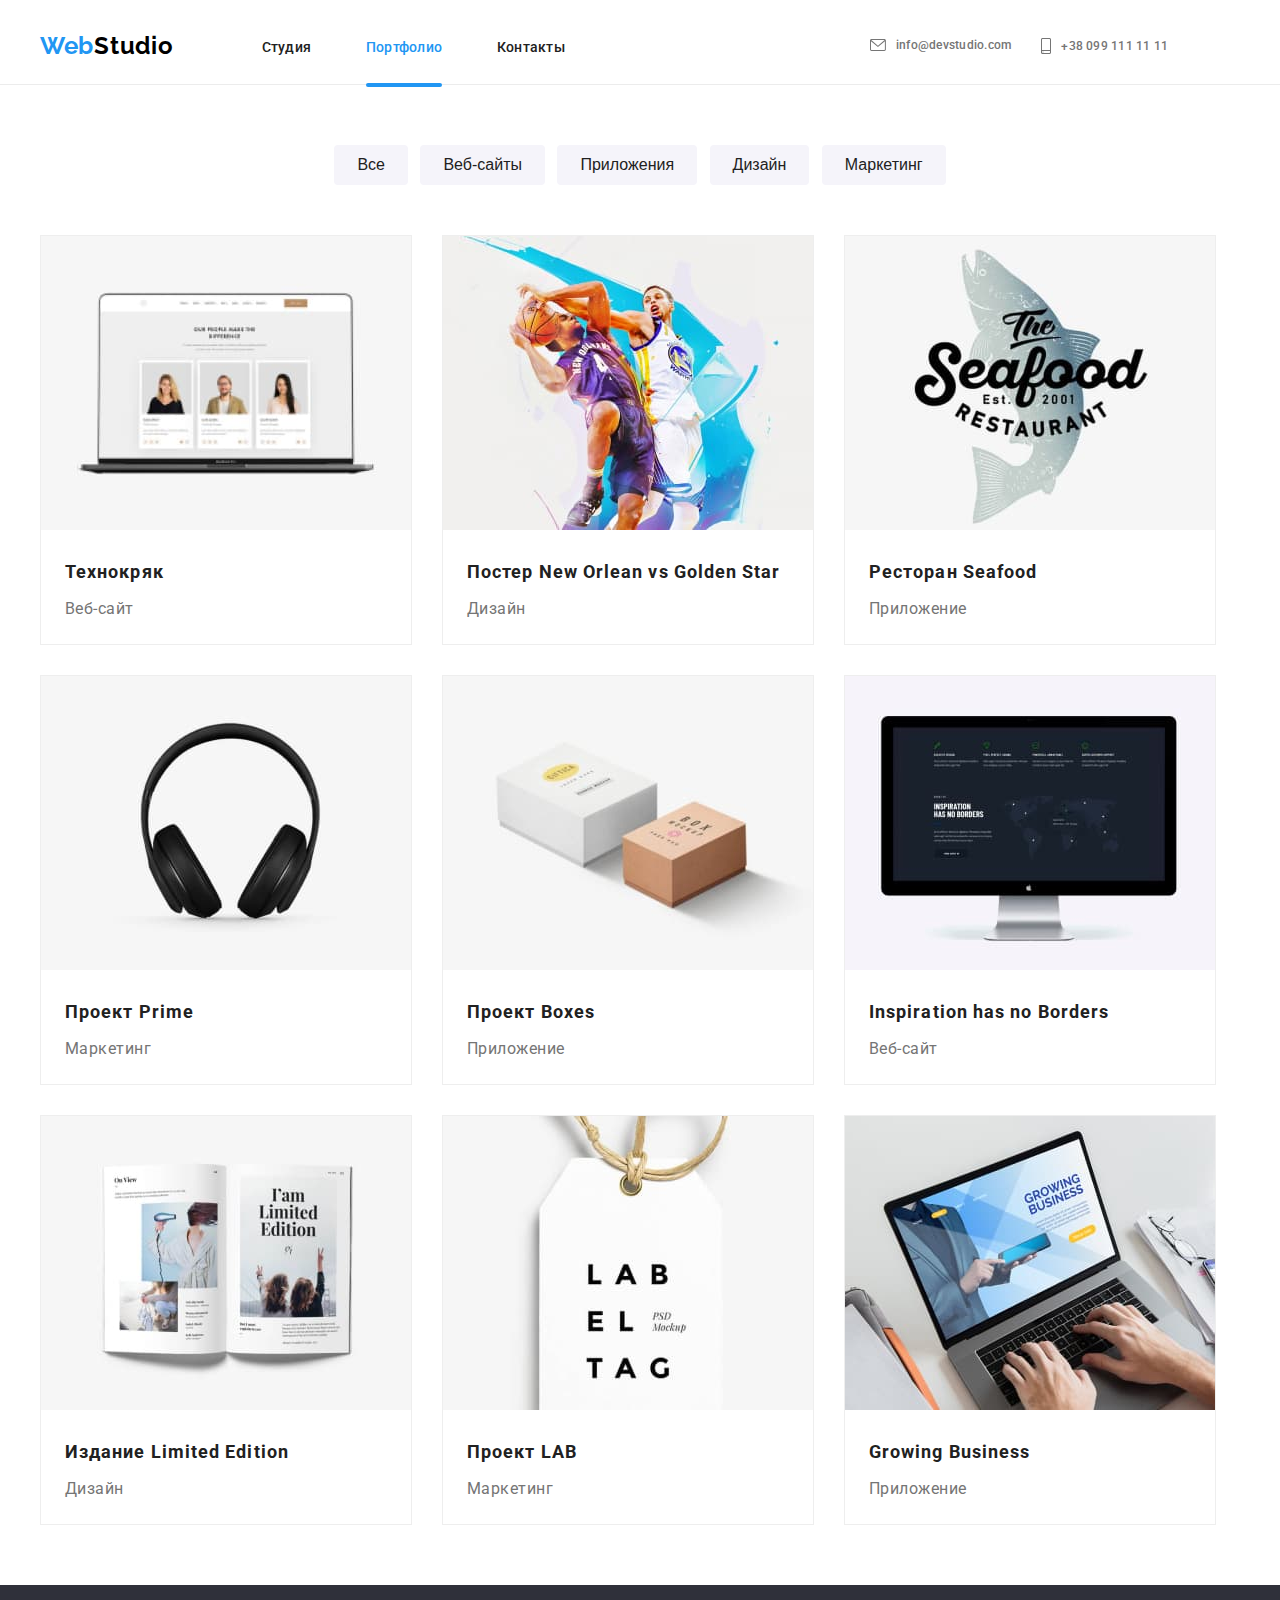
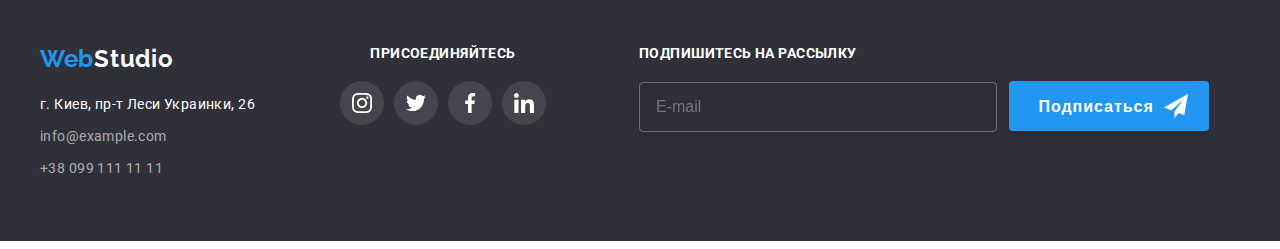
==== portfolio.html @ 5baf09b8 "Створює мобільну та планшетну версію сайту" ====
<!DOCTYPE html>
<html lang="en">

<head>
   <meta charset="UTF-8" />
   <meta name="viewport" content="width=device-width, initial-scale=1.0" />
   <title>GoIt first homework</title>
   <link rel="stylesheet" href="https://cdnjs.cloudflare.com/ajax/libs/modern-normalize/1.0.0/modern-normalize.css"
      integrity="sha512-Zx6MlUMKSVJoQ+83OwhdILe8cSEsCzfqThJd7J/VA2UrK6Ctj85p+xzqfyuNXE5B1k25uUdmJ2OzItbBy9GHAQ=="
      crossorigin="anonymous" />
   <link rel="preconnect" href="https://fonts.gstatic.com" />
   <link rel="stylesheet" href="https://fonts.googleapis.com/css2?family=Raleway:wght@100;400;700&display=swap" />
   <link rel="stylesheet" href="https://fonts.googleapis.com/css2?family=Roboto:wght@400;500;700;900&display=swap" />
   <link rel="stylesheet" href="./css/main.min.css" />
</head>

<body>
   <!-- Шапка сайта -->
   <header class="page-header">
      <div class="container page-header__container">
         <div class="logo">
            <a href="./index.html" class="logo__link">
               <span class="page-header__logo--blue">Web</span><span class="page-header__logo--black">Studio</span>
            </a>
         </div>
         <div class="page-header__menu">
            <div class="page-header__btn-close">
               <ul class="page-hader__list">
                  <li class="page-header__item-pages"><a href="./index.html"
                        class="page-header__link">Студия</a></li>
                  <li class="page-header__item-pages"><a href="./portfolio.html" class="page-header__link page-header__link--current">Портфолио</a>
                  </li>
                  <li class="page-header__item-pages"><a href="#" class="page-header__link">Контакты</a></li>
               </ul>
               <ul class="page-header__list-contacts">
                  <li class="page-header__item-tel"><a class="page-header__contacts--tel" href="tel:+380961111111">
                        <svg class="page-header__contacts--smartphone page-header__contacts--icon">
                           <use href="./icons/symbol-defs.svg#icon-smartphone"></use>
                        </svg>+38 099 111 11 11</a></li>
                  <li class="page-header__item-mail"><a class="page-header__contacts--mail"
                        href="mailto:info@devstudio.com">
                        <svg class="page-header__contacts--envelope page-header__contacts--icon">
                           <use href="./icons/symbol-defs.svg#icon-envelope"></use>
                        </svg>info@devstudio.com</a></li>
               </ul>
               <ul class="page-header__list">
                  <li class="page-header__item-social">Instagram</li>
                  <li class="page-header__item-social">Twitter</li>
                  <li class="page-header__item-social">Facebook</li>
                  <li class="page-header__item-social">LinkedIn</li>
               </ul>
            </div>
         </div>
      </div>
   </header>
   <!-- /Шапка сайта -->

   <!-- Главниый раздел -->
   <main class="portfolio">

   <!-- Кнопки "Фильтры" -->
   <section class="filter">
      <div class="container">
         <h1 class="visually-hidden">Наше портфлио</h1>
         <h2 class="visually-hidden">Фильтр проектов</h2>
         <ul class="filter__list">
            <li class="filter__item">
               <button class="filter__button" type="button">Все</button>
            </li>
            <li class="filter__item">
               <button class="filter__button" type="button">Веб-сайты</button>
            </li>
            <li class="filter__item">
               <button class="filter__button" type="button">Приложения</button>
            </li>
            <li class="filter__item">
               <button class="filter__button" type="button">Дизайн</button>
            </li>
            <li class="filter__item">
               <button class="filter__button" type="button">Маркетинг</button>
            </li>
         </ul>
      </div>
   </section>
   <!-- /Кнопки "Фильтры" -->

   <!-- Карточки "Проекты"-->
   <section class="projects">
      <div class="container">
         <h2 class="visually-hidden">Наши проекты</h2>
         <ul class="projects__list">
            <li class="projects__item" tabindex="0">
               <div class="projects__img">
                  <img class="projects__photo" src="./images/imgportfolio1.jpg" alt="" />
                  <div class="projects__overlay">
                     <p class="projects__overlay-text">Технокряк это современная площадка распространения коронавируса. Компании используют эту платформу для цифрового шпионажа и атак на защищённые сервера конкурентов.
                     </p>
                  </div>
               </div>
               <div class="projects__block">
                  <h2 class="projects__caption">Технокряк</h2>
                  <p class="projects__text">Веб-сайт</p>
               </div>
            </li>
            <li class="projects__item" tabindex="0">
               <div class="projects__img"><img class="projects__photo" src="./images/imgportfolio2.jpg" alt="" />
                  <div class="projects__overlay">
                     <p class="projects__overlay-text">New Orlean vs Golden Star это современная площадка распространения
                        коронавируса. Компании используют эту платформу для цифрового шпионажа и атак на защищённые сервера
                        конкурентов.</p>
                  </div>
               </div>
               <div class="projects__block">
                  <h2 class="projects__caption">Постер New Orlean vs Golden Star</h2>
                  <p class="projects__text">Дизайн</p>
               </div>
            </li>
            <li class="projects__item" tabindex="0">
               <div class="projects__img"><img class="projects__photo" src="./images/imgportfolio3.jpg" alt="" />
                  <div class="projects__overlay">
                     <p class="projects__overlay-text">Seafood это современная площадка распространения коронавируса.
                        Компании используют эту платформу для цифрового шпионажа и атак на защищённые сервера конкурентов.
                     </p>
                  </div>
               </div>
               <div class="projects__block">
                  <h2 class="projects__caption">Ресторан Seafood</h2>
                  <p class="projects__text">Приложение</p>
               </div>
            </li>
            <li class="projects__item" tabindex="0">
               <div class="projects__img"><img class="projects__photo" src="./images/imgportfolio4.jpg" alt="" />
                  <div class="projects__overlay">
                     <p class="projects__overlay-text">Prime это современная площадка распространения коронавируса.
                        Компании используют эту платформу для цифрового шпионажа и атак на защищённые сервера конкурентов.
                     </p>
                  </div>
               </div>
               <div class="projects__block">
                  <h2 class="projects__caption">Проект Prime</h2>
                  <p class="projects__text">Маркетинг</p>
               </div>
            </li>
            <li class="projects__item" tabindex="0">
               <div class="projects__img"><img class="projects__photo" src="./images/imgportfolio5.jpg" alt="" />
                  <div class="projects__overlay">
                     <p class="projects__overlay-text">Boxes это современная площадка распространения коронавируса.
                        Компании используют эту платформу для цифрового шпионажа и атак на защищённые сервера конкурентов.
                     </p>
                  </div>
               </div>
               <div class="projects__block">
                  <h2 class="projects__caption">Проект Boxes</h2>
                  <p class="projects__text">Приложение</p>
               </div>
            </li>
            <li class="projects__item" tabindex="0">
               <div class="projects__img"><img class="projects__photo" src="./images/imgportfolio6.jpg" alt="" />
                  <div class="projects__overlay">
                     <p class="projects__overlay-text">Inspiration has no Borders это современная площадка распространения
                        коронавируса. Компании используют эту платформу для цифрового шпионажа и атак на защищённые сервера
                        конкурентов.</p>
                  </div>
               </div>
               <div class="projects__block">
                  <h2 class="projects__caption">Inspiration has no Borders</h2>
                  <p class="projects__text">Веб-сайт</p>
               </div>
            </li>
            <li class="projects__item" tabindex="0">
               <div class="projects__img"><img class="projects__photo" src="./images/imgportfolio7.jpg" alt="" />
                  <div class="projects__overlay">
                     <p class="projects__overlay-text">Limited Edition это современная площадка распространения
                        коронавируса. Компании используют эту платформу для цифрового шпионажа и атак на защищённые сервера
                        конкурентов.</p>
                  </div>
               </div>
               <div class="projects__block">
                  <h2 class="projects__caption">Издание Limited Edition</h2>
                  <p class="projects__text">Дизайн</p>
               </div>
            </li>
            <li class="projects__item" tabindex="0">
               <div class="projects__img"><img class="projects__photo" src="./images/imgportfolio8.jpg" alt="" />
                  <div class="projects__overlay">
                     <p class="projects__overlay-text">LAB это современная площадка распространения коронавируса. Компании
                        используют эту платформу для цифрового шпионажа и атак на защищённые сервера конкурентов.</p>
                  </div>
               </div>
               <div class="projects__block">
                  <h2 class="projects__caption">Проект LAB</h2>
                  <p class="projects__text">Маркетинг</p>
               </div>
            </li>
            <li class="projects__item" tabindex="0">
               <div class="projects__img"><img class="projects__photo" src="./images/imgportfolio9.jpg" alt="" />
                  <div class="projects__overlay">
                     <p class="projects__overlay-text">Growing Business это современная площадка распространения
                        коронавируса. Компании используют эту платформу для цифрового шпионажа и атак на защищённые сервера
                        конкурентов.</p>
                  </div>
               </div>
               <div class="projects__block">
                  <h2 class="projects__caption">Growing Business</h2>
                  <p class="projects__text">Приложение</p>
               </div>
            </li>
         </ul>
      </div>
   </section>
   <!-- /Каточки "Проекты"-->
   
   </main>
   <!-- /Главниый раздел -->

      <!-- Подвал этой страницы -->
      <footer class="footer">
         <div class="container footer__container">
            <div class="footer__align">
               <div class="footer__logo-address">
                  <div class="logo footer__logo">
                     <a href="./index.html" class="logo__link"><span class="footer__logo--blue">Web</span><span
                           class="footer__logo--white">Studio</span></a>
                  </div>
                  <address class="address">
                     <ul class="address__list">
                        <li class="address__item">
                           <p class="address__text address__text--white">г. Киев, пр-т Леси Украинки, 26</p>
                        </li>
                        <li class="address__item">
                           <a href="mailto:info@example.com" class="address__text address__text--grey">info@example.com</a>
                        </li>
                        <li class="address__item">
                           <a href="tel:+380991111111" class="address__text address__text--grey">+38 099 111 11 11</a>
                        </li>
                     </ul>
                  </address>
               </div>
               <div class="social social__footer">
                  <p class="social__caption">присоединяйтесь</p>
                  <ul class="social__list">
                     <li class="social__item">
                        <a class="social__link" href="">
                           <svg class="social__icon social__icon--white">
                              <use href="./icons/symbol-defs.svg#icon-instagram"></use>
                           </svg>
                        </a>
                     </li>
                     <li class="social__item">
                        <a class="social__link" href="">
                           <svg class="social__icon social__icon--white">
                              <use href="./icons/symbol-defs.svg#icon-twitter"></use>
                           </svg>
                        </a>
                     </li>
                     <li class="social__item">
                        <a class="social__link" href="">
                           <svg class="social__icon social__icon--white">
                              <use href="./icons/symbol-defs.svg#icon-facebook"></use>
                           </svg>
                        </a>
                     </li>
                     <li class="social__item">
                        <a class="social__link" href="">
                           <svg class="social__icon social__icon--white">
                              <use href="./icons/symbol-defs.svg#icon-linkedin"></use>
                           </svg>
                        </a>
                     </li>
                  </ul>
               </div>
            </div>
            <div class="subscribe">
               <p class="subscribe__caption">Подпишитесь на рассылку</p>
               <form action="#" autocomplete="off">
                  <input class="subscribe__input" type="text" placeholder="E-mail" name="email">
                  <button class="subscribe__button">Подписаться<svg class="subscribe__icon">
                        <use href="../icons/symbol-defs.svg#icon-send"></use>
                     </svg>
                  </button>
               </form>
      
            </div>
         </div>
      </footer>
      <!-- /Подвал этой страницы -->
  
</body>

</html>
---- css/main.min.css ----
.backdrop__container{top:50%;left:50%;-webkit-transform:translate(-50%, -50%);transform:translate(-50%, -50%)}body{font-family:"Roboto",sans-serif;color:#757575;font-style:normal;font-size:16px;font-weight:700;letter-spacing:0.03em;max-width:1600px;margin-left:auto;margin-right:auto}section{margin:0;padding:0}h1,h2,h3,p,ul{margin:0;padding:0}a{text-decoration:none}li{list-style:none}.container{max-width:480px;padding-left:15px;padding-right:15px;margin-left:auto;margin-right:auto}@media (min-width: 767px){.container{max-width:768px}}@media (min-width: 1023px){.container{max-width:1200px;padding:0 15px}}.visually-hidden{position:absolute;clip:rect(0 0 0 0);width:1px;height:1px;margin:-1px}.page-header{padding:16px 15px;border-bottom:1px solid #ececec}.page-header__menu{padding:40px 48px}.page-header__link{font-weight:500;font-size:40px;line-height:1.175em;letter-spacing:0.02em;position:relative;color:#212121;-webkit-transition-property:color;transition-property:color;-webkit-transition-duration:250ms;transition-duration:250ms;-webkit-transition-timing-function:cubic-bezier(0.4, 0, 0.2, 1);transition-timing-function:cubic-bezier(0.4, 0, 0.2, 1)}.page-header__item-pages:not(:last-child){margin-bottom:32px}.page-header__item-pages:last-child{margin-bottom:302px}.page-header__item-tel{font-style:normal;font-weight:500;font-size:34px;line-height:1.18em;letter-spacing:0.02em;color:#2196f3;margin-bottom:32px}.page-header__item-mail{font-style:400;font-weight:500;font-size:24px;line-height:1.17em;letter-spacing:0.02em;color:#757575;margin-bottom:64px}.page-header__item-social{display:inline-block;font-style:400;font-weight:500;font-size:18px;line-height:1.22em;letter-spacing:0.02em;color:#2196f3}.page-header__item-social:not(:last-child){padding-right:9px;border-right:1px solid rgba(33,33,33,0.2)}.page-header__item-social:not(:first-child){padding-left:3px}.page-header__link--current{color:#2196f3}.page-header__link:hover,.page-header__link:focus{color:#2196f3}.page-header__contacts--envelope,.page-header__contacts--smartphone{display:none}@media (min-width: 767px){.page-header{padding:21px 15px}.page-header__container{display:-webkit-box;display:-ms-flexbox;display:flex;-webkit-box-orient:horizontal;-webkit-box-direction:normal;-ms-flex-direction:row;flex-direction:row;-webkit-box-align:center;-ms-flex-align:center;align-items:center}.page-header__item-pages{display:inline-block}.page-header__container{padding-left:0;padding-right:0}.page-header__list-pages{display:-webkit-box;display:-ms-flexbox;display:flex;-webkit-box-align:center;-ms-flex-align:center;align-items:center;-webkit-box-pack:center;-ms-flex-pack:center;justify-content:center}.page-header__menu{padding:0}.page-header__item-social{display:none}.page-header__item-pages:not(:last-child){margin-right:40px;margin-bottom:0}.page-header__item-pages:last-child{margin-right:84px;margin-bottom:0}.page-header__btn-close{display:-webkit-box;display:-ms-flexbox;display:flex;-webkit-box-align:center;-ms-flex-align:center;align-items:center;-webkit-box-pack:justify;-ms-flex-pack:justify;justify-content:space-between}.page-header__link{font-size:14px;line-height:1.14em;padding-top:32px;padding-bottom:32px}.page-header__link::after{content:"";position:absolute;bottom:0;left:0;display:block;width:100%;height:4px;border-radius:2px;background-color:#2196f3;opacity:0;-webkit-transition-property:opacity;transition-property:opacity;-webkit-transition-duration:250ms;transition-duration:250ms;-webkit-transition-timing-function:cubic-bezier(0.4, 0, 0.2, 1);transition-timing-function:cubic-bezier(0.4, 0, 0.2, 1)}.page-header__link--current.page-header__link::after,.page-header__link:hover::after{opacity:1}.page-header__list-contacts{display:-webkit-box;display:-ms-flexbox;display:flex;-webkit-box-orient:vertical;-webkit-box-direction:reverse;-ms-flex-direction:column-reverse;flex-direction:column-reverse}.page-header__item-tel{font-size:12px;line-height:1.17em;margin:0}.page-header__item-mail{font-size:12px;line-height:1.17em;margin-bottom:10px}.page-header__contacts--mail,.page-header__contacts--tel{color:#757575;-webkit-transition-property:color;transition-property:color;-webkit-transition-duration:250ms;transition-duration:250ms;-webkit-transition-timing-function:cubic-bezier(0.4, 0, 0.2, 1);transition-timing-function:cubic-bezier(0.4, 0, 0.2, 1)}.page-header__contacts--mail:hover,.page-header__contacts--mail:focus,.page-header__contacts--tel:hover,.page-header__contacts--tel:focus,.page-header__contacts--icon:hover,.page-header__contacts--icon:focus{color:#2196f3}.page-header__contacts--mail,.page-header__contacts--tel{display:-webkit-box;display:-ms-flexbox;display:flex;-webkit-box-align:center;-ms-flex-align:center;align-items:center}.page-header__contacts--icon{margin-right:10px;fill:currentColor}.page-header__contacts--envelope{display:inline-block;width:16px;height:12px}.page-header__contacts--smartphone{display:inline-block;width:10px;height:16px}}@media (min-width: 1023px){.page-header{padding:24px 15px}.page-header__container{display:-webkit-box;display:-ms-flexbox;display:flex;-webkit-box-orient:horizontal;-webkit-box-direction:normal;-ms-flex-direction:row;flex-direction:row;-webkit-box-align:center;-ms-flex-align:center;align-items:center}.page-header__item-pages{display:inline-block}.page-header__container{padding-left:0;padding-right:0}.page-header__list-pages{display:-webkit-box;display:-ms-flexbox;display:flex;-webkit-box-align:center;-ms-flex-align:center;align-items:center;-webkit-box-pack:center;-ms-flex-pack:center;justify-content:center}.page-header__menu{padding:0}.page-header__item-social{display:none}.page-header__item-pages:not(:last-child){margin-right:50px;margin-bottom:0}.page-header__item-pages:last-child{margin-right:305px;margin-bottom:0}.page-header__btn-close{display:-webkit-box;display:-ms-flexbox;display:flex;-webkit-box-align:center;-ms-flex-align:center;align-items:center;-webkit-box-pack:justify;-ms-flex-pack:justify;justify-content:space-between}.page-header__link{font-size:14px;line-height:1.14em;padding-top:32px;padding-bottom:32px}.page-header__link::after{content:"";position:absolute;bottom:0;left:0;display:block;width:100%;height:4px;border-radius:2px;background-color:#2196f3;opacity:0;-webkit-transition-property:opacity;transition-property:opacity;-webkit-transition-duration:250ms;transition-duration:250ms;-webkit-transition-timing-function:cubic-bezier(0.4, 0, 0.2, 1);transition-timing-function:cubic-bezier(0.4, 0, 0.2, 1)}.page-header__link--current.page-header__link::after,.page-header__link:hover::after{opacity:1}.page-header__list-contacts{display:-webkit-box;display:-ms-flexbox;display:flex;-webkit-box-orient:horizontal;-webkit-box-direction:reverse;-ms-flex-direction:row-reverse;flex-direction:row-reverse}.page-header__item-tel{font-size:12px;line-height:1.17em;margin:0}.page-header__item-mail{font-size:12px;line-height:1.17em;margin-bottom:0}.page-header__contacts--mail,.page-header__contacts--tel{color:#757575;-webkit-transition-property:color;transition-property:color;-webkit-transition-duration:250ms;transition-duration:250ms;-webkit-transition-timing-function:cubic-bezier(0.4, 0, 0.2, 1);transition-timing-function:cubic-bezier(0.4, 0, 0.2, 1)}.page-header__contacts--mail:hover,.page-header__contacts--mail:focus,.page-header__contacts--tel:hover,.page-header__contacts--tel:focus,.page-header__contacts--icon:hover,.page-header__contacts--icon:focus{color:#2196f3}.page-header__contacts--mail,.page-header__contacts--tel{display:-webkit-box;display:-ms-flexbox;display:flex;-webkit-box-align:center;-ms-flex-align:center;align-items:center}.page-header__contacts--mail{margin-right:30px}.page-header__contacts--icon{margin-right:10px;fill:currentColor}.page-header__contacts--envelope{display:inline-block;width:16px;height:12px}.page-header__contacts--smartphone{display:inline-block;width:10px;height:16px}}.logo{font-family:"Raleway",sans-serif;font-size:24px;line-height:1.17em;letter-spacing:0.03em}.page-header__logo--blue,.footer__logo--blue{color:#2196f3}.page-header__logo--black{margin-right:88px;color:#000}.footer__logo{max-width:154px;margin-right:70px;margin-bottom:20px;text-align:center}.footer__logo--white{color:#fff}@media (min-width: 1023px){.footer__logo{text-align:left}}.hero{padding:0;text-align:center;background:#c4c4c4}.hero__overlay{background:-webkit-gradient(linear, left top, left bottom, from(#2f303a66), to(#2f303a66)),url(../images/hero-img-mobile.jpg);background:linear-gradient(to bottom, #2f303a66, #2f303a66),url(../images/hero-img-mobile.jpg);max-width:480px;max-height:400px;padding-top:118px;padding-bottom:118px;margin:0 auto;background-position:center}@media (min-width: 767px){.hero__overlay{max-width:768px}}@media (min-width: 1023px){.hero__overlay{max-width:1600px}}.hero__caption{font-weight:900;font-size:26px;line-height:1.62em;text-align:center;letter-spacing:0.06em;text-transform:uppercase;max-width:360px;margin-left:auto;margin-right:auto;margin-top:0;margin-bottom:30px;color:#fff}.hero__button{font-weight:700;line-height:1.875em;text-align:center;color:#fff;background-color:#2196f3;cursor:pointer;min-width:200px;max-height:50px;border:1px solid transparent;-webkit-box-shadow:0px 4px 4px rgba(0,0,0,0.15);box-shadow:0px 4px 4px rgba(0,0,0,0.15);border-radius:4px;padding:10px 32px}@media (min-width: 1023px){.hero__caption{font-size:44px;max-width:696px;line-height:1.4em}}.backdrop{position:fixed;top:0;left:0;width:100%;height:100%;background:rgba(0,0,0,0.2);-webkit-transition-property:all;transition-property:all;-webkit-transition-duration:250ms;transition-duration:250ms;-webkit-transition-timing-function:cubic-bezier(0.4, 0, 0.2, 1);transition-timing-function:cubic-bezier(0.4, 0, 0.2, 1)}.backdrop__container{display:-webkit-box;display:-ms-flexbox;display:flex;-webkit-box-orient:vertical;-webkit-box-direction:normal;-ms-flex-direction:column;flex-direction:column;position:absolute;max-width:450px;height:609px;padding:40px;-webkit-box-shadow:0px 1px 3px rgba(0,0,0,0.12),0px 1px 1px rgba(0,0,0,0.14),0px 2px 1px rgba(0,0,0,0.2);box-shadow:0px 1px 3px rgba(0,0,0,0.12),0px 1px 1px rgba(0,0,0,0.14),0px 2px 1px rgba(0,0,0,0.2);border-radius:4px;background:#fff}.backdrop--hidden{opacity:0;pointer-events:none}@media (min-width: 1023px){.backdrop__container{max-width:528px;height:581px}}.modal__caption{font-size:20px;line-height:23px;text-align:center;color:#212121;margin-bottom:12px}.modal__input-caption{font-weight:normal;font-size:12px;line-height:14px;letter-spacing:0.01em;color:#757575;margin-bottom:10px}.modal__input-name{margin-bottom:4px}.modal__input-field,.modal__feedback{position:relative;left:50%;-webkit-transform:translateX(-50%);transform:translateX(-50%);width:370px;height:40px;border:1px solid rgba(33,33,33,0.2);padding:12px 42px;border-radius:4px;-webkit-transition-property:border;transition-property:border;-webkit-transition-duration:250ms;transition-duration:250ms;-webkit-transition-timing-function:cubic-bezier(0.4, 0, 0.2, 1);transition-timing-function:cubic-bezier(0.4, 0, 0.2, 1)}.modal__input-field-box{position:relative}.modal__img{position:absolute;left:12px;top:50%;-webkit-transform:translateY(-50%);transform:translateY(-50%);width:18px;height:18px;fill:#212121;-webkit-transition-property:fill;transition-property:fill;-webkit-transition-duration:250ms;transition-duration:250ms;-webkit-transition-timing-function:cubic-bezier(0.4, 0, 0.2, 1);transition-timing-function:cubic-bezier(0.4, 0, 0.2, 1)}.modal__feedback{height:120px;padding:12px 16px;margin-bottom:10px;resize:none}.modal__input-field:hover,.modal__input-field:focus,.modal__feedback:hover,.modal__feedback:focus{outline:none;border:1px solid #2196f3}.modal__input-field:hover+.modal__img,.modal__input-field:focus+.modal__img{fill:#2196f3}.modal__close-button{position:absolute;top:8px;right:8px;width:30px;height:30px;padding:10px;text-align:center;background-color:#fff;border:1px solid rgba(0,0,0,0.1);border-radius:30px}.modal__close-icon{position:absolute;width:11px;height:11px;top:50%;left:50%;-webkit-transform:translate(-50%, -50%);transform:translate(-50%, -50%);fill:currentColor;-webkit-transition-property:fill;transition-property:fill;-webkit-transition-duration:250ms;transition-duration:250ms;-webkit-transition-timing-function:cubic-bezier(0.4, 0, 0.2, 1);transition-timing-function:cubic-bezier(0.4, 0, 0.2, 1)}.modal__close-button:hover .modal__close-icon,.modal__close-button:focus .modal__close-icon{fill:#2196f3}.modal__checkbox{position:relative;font-size:14px;line-height:24px;color:#757575;padding-bottom:30px;text-align:right}.modal__checkbox-text{position:relative;font-weight:400;font-size:12px;line-height:1.7em;letter-spacing:0.03em;color:#757575}.modal__checkbox-icon{position:absolute;width:16px;height:15px;left:0;top:50%;-webkit-transform:translateY(-50%);transform:translateY(-50%);border:1px solid #212121;border-radius:2px;text-align:center;cursor:pointer;-webkit-transition-property:color background-color box-shadow;transition-property:color background-color box-shadow;-webkit-transition-duration:250ms;transition-duration:250ms;-webkit-transition-timing-function:cubic-bezier(0.4, 0, 0.2, 1);transition-timing-function:cubic-bezier(0.4, 0, 0.2, 1)}.modal__checkbox-icon--unchecked{background-color:none;fill:#212121}.modal__checkbox-input:not(:checked) ~ * .modal__checkbox-icon--checked{background-color:none;fill:none}.modal__checkbox-input:checked ~ * .modal__checkbox-icon--checked{background-color:#2196f3;fill:#fff;border:1px solid #2196f3}.modal__link{text-decoration:underline;color:#2196f3;font-size:12px;line-height:1.7em;padding-bottom:30px}.modal__send-button{position:absolute;left:50%;-webkit-transform:translateX(-50%);transform:translateX(-50%);min-width:200px;max-height:50px;font-size:16px;line-height:1.875em;letter-spacing:0.06em;text-align:center;cursor:pointer;background-color:#2196f3;color:#fff;border:1px solid transparent;-webkit-box-shadow:0px 4px 4px rgba(0,0,0,0.15);box-shadow:0px 4px 4px rgba(0,0,0,0.15);border-radius:4px;padding:10px 56px;-webkit-transition-property:background-color;transition-property:background-color;-webkit-transition-duration:250ms;transition-duration:250ms;-webkit-transition-timing-function:cubic-bezier(0.4, 0, 0.2, 1);transition-timing-function:cubic-bezier(0.4, 0, 0.2, 1)}.modal__send-button:hover,.modal__send-button:focus{background-color:#188ce8}@media (min-width: 1023px){.modal__input-field,.modal__feedback{width:448px}}.advantages{padding-top:60px;padding-bottom:60px}.advantages__item{width:450px;padding:0}.advantages__img{width:450px;height:120px;background-color:#f5f4fa;padding:25px 190px;margin-bottom:30px;border-radius:4px}.advantages__icon{width:70px;height:70px;margin:auto;fill:currentColor}.advantages__caption{font-size:14px;line-height:1.14em;text-transform:uppercase;color:#212121;margin-bottom:10px;text-align:center}.advantages__text{font-weight:400;font-size:14px;line-height:1.71em;max-width:450px;margin-right:auto;margin-left:auto;margin-bottom:30px}@media (min-width: 767px){.advantages__list{display:-webkit-box;display:-ms-flexbox;display:flex;-webkit-box-pack:center;-ms-flex-pack:center;justify-content:center;-ms-flex-wrap:wrap;flex-wrap:wrap}.advantages__item{width:354px;-ms-flex-preferred-size:calc(100% / 3 - 10px);flex-basis:calc(100% / 3 - 10px)}.advantages__item:not(:last-child){margin-bottom:30px}.advantages__item:not(:nth-child(2n)){margin-right:30px}.advantages__item:nth-child(3){margin-bottom:0}.advantages__img{max-width:354px;padding:25px 144px}}@media (min-width: 1023px){.advantages__caption{text-align:left}.advantages__list{display:-webkit-box;display:-ms-flexbox;display:flex;-webkit-box-pack:center;-ms-flex-pack:center;justify-content:center}.advantages__item{width:270px;-ms-flex-preferred-size:calc(100% / 4);flex-basis:calc(100% / 4)}.advantages__item:not(:last-child){margin-bottom:0}.advantages__item:not(:nth-child(2n)){margin-right:0}.advantages__img{max-width:270px;padding:25px 100px}.advantages__text{max-width:270px;margin-left:0;margin-bottom:0}}.occupation{display:none;padding-bottom:94px}.occupation__caption{font-size:36px;line-height:1.17em;text-align:center;color:#212121;margin-bottom:50px}.occupation__item{display:inline-block;position:relative;max-width:370px}.occupation__list>.occupation__item:not(:last-child){margin-right:30px}.occupation__text{position:absolute;font-size:14px;line-height:1.14em;text-align:center;text-transform:uppercase;width:370px;height:70px;padding-top:27px;top:224px;background:rgba(47,48,58,0.8);color:#fff}.address__item{text-align:center;font-style:normal;font-weight:400;font-size:14px;line-height:1.71em;letter-spacing:0.03em;margin-bottom:60px}.address__item:not(:last-child){margin-bottom:8px}.address__text--white{color:#fff}.address__text--grey{color:rgba(255,255,255,0.6)}@media (min-width: 1023px){.address__item{text-align:left;margin-bottom:0}.address{margin-right:85px}}.social__list{display:-webkit-box;display:-ms-flexbox;display:flex;-webkit-box-pack:center;-ms-flex-pack:center;justify-content:center}.social__list>.social__item:not(:last-child){margin-right:10px}.social__link{display:-webkit-inline-box;display:-ms-inline-flexbox;display:inline-flex;-webkit-box-pack:center;-ms-flex-pack:center;justify-content:center;-webkit-box-align:center;-ms-flex-align:center;align-items:center;background-color:rgba(255,255,255,0.1);width:44px;height:44px;border-radius:50%;color:#afb1b8;-webkit-transition-property:background-color color;transition-property:background-color color;-webkit-transition-duration:250ms;transition-duration:250ms;-webkit-transition-timing-function:cubic-bezier(0.4, 0, 0.2, 1);transition-timing-function:cubic-bezier(0.4, 0, 0.2, 1)}.social__link:hover,.social__link:focus{background-color:#2196f3;color:#fff}.social__icon{width:20px;height:20px;fill:currentColor}.social__icon--white{fill:#fff}.social__caption{font-style:normal;font-weight:bold;font-size:14px;line-height:16px;text-align:center;letter-spacing:0.03em;text-transform:uppercase;color:#fff;margin-bottom:20px}.social__footer{margin-bottom:60px}@media (min-width: 1023px){.social__footer{margin-bottom:0;margin-right:93px}}.team{background-color:#f5f4fa;padding-top:60px;padding-bottom:60px}.team__caption{font-size:28px;line-height:1.18em;text-align:center;color:#212121;margin-bottom:30px}.team__item{background-color:#fff;padding-bottom:24px;max-width:450px;border-radius:0px 0px 4px 4px;-webkit-box-shadow:0px 1px 3px rgba(0,0,0,0.12),0px 1px 1px rgba(0,0,0,0.14),0px 2px 1px rgba(0,0,0,0.2);box-shadow:0px 1px 3px rgba(0,0,0,0.12),0px 1px 1px rgba(0,0,0,0.14),0px 2px 1px rgba(0,0,0,0.2)}.team__img{margin-bottom:30px}.team__text-caption{font-weight:500;font-size:16px;color:#212121;margin-bottom:10px}.team__text{font-weight:400;font-size:16px;line-height:1.17em;text-align:center;margin-bottom:16px}@media (min-width: 767px){.team__list{display:-webkit-box;display:-ms-flexbox;display:flex;-webkit-box-pack:center;-ms-flex-pack:center;justify-content:center;-ms-flex-wrap:wrap;flex-wrap:wrap}.team__item{width:354px;-ms-flex-preferred-size:calc(100% / 3 - 10px);flex-basis:calc(100% / 3 - 10px)}.team__item:not(:last-child){margin-bottom:30px}.team__item:not(:nth-child(2n)){margin-right:30px}.team__item:nth-child(3){margin-bottom:0}.team__img{max-width:354px}}@media (min-width: 1023px){.team__list{display:-webkit-box;display:-ms-flexbox;display:flex;-webkit-box-pack:center;-ms-flex-pack:center;justify-content:center;-ms-flex-wrap:nowrap;flex-wrap:nowrap}.team__item{width:270px;-ms-flex-preferred-size:calc(100% / 4);flex-basis:calc(100% / 4)}.team__item:not(:last-child){margin-right:30px;margin-bottom:0}.team__item:nth-child(3){margin-bottom:0}.team__img{max-width:270px}}.customers{padding-top:60px;padding-bottom:60px}.customers__caption{font-size:28px;line-height:1.18em;text-align:center;color:#212121;margin-bottom:30px}.customers__list{display:-webkit-box;display:-ms-flexbox;display:flex;-webkit-box-pack:center;-ms-flex-pack:center;justify-content:center;-ms-flex-wrap:wrap;flex-wrap:wrap}.customers__item:not(:last-child){margin-bottom:30px}.customers__item:not(:nth-child(2n)){margin-right:30px}.customers__item{-ms-flex-preferred-size:calc(100% / 3 - 10px);flex-basis:calc(100% / 3 - 10px);min-height:90px}.customers__link{display:-webkit-inline-box;display:-ms-inline-flexbox;display:inline-flex;-webkit-box-pack:center;-ms-flex-pack:center;justify-content:center;-webkit-box-align:center;-ms-flex-align:center;align-items:center;color:#afb1b8;border:1px solid #afb1b8;border-radius:4px;min-width:208px;height:90px;-webkit-transition-property:border-color color;transition-property:border-color color;-webkit-transition-duration:250ms;transition-duration:250ms;-webkit-transition-timing-function:cubic-bezier(0.4, 0, 0.2, 1);transition-timing-function:cubic-bezier(0.4, 0, 0.2, 1)}.customers__icon{width:100%;height:55%;fill:currentColor}.customers__link:hover,.customers__link:focus{border-color:#2196f3;color:#2196f3}@media (min-width: 767px){.customers__list{display:-webkit-box;display:-ms-flexbox;display:flex;-webkit-box-pack:center;-ms-flex-pack:center;justify-content:center;-ms-flex-wrap:wrap;flex-wrap:wrap}.customers__item{width:354px;-ms-flex-preferred-size:calc(100% / 4 - 10px);flex-basis:calc(100% / 4 - 10px)}.customers__item:not(:last-child){margin-bottom:30px}.customers__item:not(:nth-child(3n)){margin-right:30px}.customers__item:nth-child(3){margin-right:0}.customers__item:nth-child(n+4){margin-bottom:0}.customers__img{max-width:354px}.customers__link{min-width:226px}}@media (min-width: 1023px){.customers__list{display:-webkit-box;display:-ms-flexbox;display:flex;-webkit-box-pack:center;-ms-flex-pack:center;justify-content:center;-ms-flex-wrap:nowrap;flex-wrap:nowrap}.customers__item{width:170px;-ms-flex-preferred-size:calc(100% / 6);flex-basis:calc(100% / 6)}.customers__item:not(:last-child){margin-bottom:0}.customers__item:nth-child(3){margin-right:30px}.customers__img{min-width:170px}.customers__link{min-width:170px}}.footer{background-color:#2f303a;padding-top:60px;padding-bottom:60px}.footer__text{font-weight:400;font-size:14px;line-height:1.71em;font-style:normal}.footer__item{max-height:21px}.footer__text--color{color:#fff}.footer__contacts--mail{color:rgba(255,255,255,0.6)}.footer__contacts--tel{color:rgba(255,255,255,0.6)}.footer__text{font-weight:400;font-size:14px;line-height:1.71em;font-style:normal}.footer__item{max-height:21px}.footer__text--color{color:#fff}.footer__contacts--mail{color:rgba(255,255,255,0.6)}.footer__contacts--tel{color:rgba(255,255,255,0.6)}@media (min-width: 767px){.footer{padding-left:76px;padding-right:76px}.footer__align{display:-webkit-box;display:-ms-flexbox;display:flex;-webkit-box-pack:justify;-ms-flex-pack:justify;justify-content:space-between}}@media (min-width: 1023px){.footer{padding-left:0;padding-right:0}.footer__align{display:-webkit-box;display:-ms-flexbox;display:flex;-webkit-box-pack:left;-ms-flex-pack:left;justify-content:left}.footer__container{display:-webkit-box;display:-ms-flexbox;display:flex}}.subscribe{margin-left:auto;margin-right:auto}.subscribe__caption{font-style:normal;font-weight:bold;font-size:14px;line-height:16px;text-align:center;letter-spacing:0.03em;text-transform:uppercase;color:#fff;margin-bottom:20px}.subscribe__input{position:relative;left:50%;-webkit-transform:translateX(-50%);transform:translateX(-50%);width:450px;height:50px;background-color:transparent;margin-right:7px;border:1px solid rgba(255,255,255,0.3);-webkit-box-sizing:border-box;box-sizing:border-box;-webkit-filter:drop-shadow(0px 4px 4px rgba(0,0,0,0.15));filter:drop-shadow(0px 4px 4px rgba(0,0,0,0.15));border-radius:4px;padding:15px 16px;font-size:16px;line-height:1.25em;color:rgba(255,255,255,0.6);margin-bottom:20px}.subscribe__button{position:relative;width:200px;height:50px;background:#2196f3;border:1px solid transparent;-webkit-box-shadow:0px 4px 4px rgba(0,0,0,0.15);box-shadow:0px 4px 4px rgba(0,0,0,0.15);border-radius:4px;padding:10px 29px;font-weight:bold;font-size:16px;line-height:1.875em;text-align:left;letter-spacing:0.06em;left:50%;-webkit-transform:translateX(-50%);transform:translateX(-50%);color:#fff}.subscribe__icon{position:absolute;top:50%;-webkit-transform:translateY(-50%);transform:translateY(-50%);width:24px;height:24px;fill:#fff;margin-left:10px}@media (min-width: 767px){.subscribe{margin-right:0}}@media (min-width: 1023px){.subscribe{margin-left:0;margin-right:0}.subscribe__input{width:358px;margin-bottom:0;left:0;-webkit-transform:translateX(0);transform:translateX(0)}.subscribe__button{left:0;-webkit-transform:translateX(0);transform:translateX(0)}.subscribe__caption{text-align:left}}.portfolio{padding-top:60px;padding-bottom:60px}.filter__list{margin-bottom:40px}.filter__item{display:inline-block}.filter__list>.filter__item:not(:last-child){margin-right:8px}.filter__button{font-weight:500;font-size:16px;line-height:1.625em;text-align:center;color:#212121;background-color:#f5f4fa;min-height:40px;cursor:pointer;border:1px solid transparent;border-radius:4px;padding-top:6px;padding-left:22px;padding-bottom:6px;padding-right:22px;margin-bottom:15px;-webkit-transition-property:color background-color box-shadow;transition-property:color background-color box-shadow;-webkit-transition-duration:250ms;transition-duration:250ms;-webkit-transition-timing-function:cubic-bezier(0.4, 0, 0.2, 1);transition-timing-function:cubic-bezier(0.4, 0, 0.2, 1)}.filter__button:hover,.filter__button:focus{color:#fff;background-color:#2196f3;-webkit-box-shadow:0px 3px 1px rgba(0,0,0,0.1),0px 1px 2px rgba(0,0,0,0.08),0px 2px 2px rgba(0,0,0,0.12);box-shadow:0px 3px 1px rgba(0,0,0,0.1),0px 1px 2px rgba(0,0,0,0.08),0px 2px 2px rgba(0,0,0,0.12)}@media (min-width: 767px){.filter__list{text-align:center;margin-bottom:30px}.filter__button{margin-bottom:0}}@media (min-width: 1023px){.filter__list{margin-bottom:50px}}.projects__item{margin-bottom:30px;max-width:450px;border:1px solid #eeeeee;-webkit-transition-property:-webkit-box-shadow;transition-property:-webkit-box-shadow;transition-property:box-shadow;transition-property:box-shadow, -webkit-box-shadow;-webkit-transition-duration:250ms;transition-duration:250ms;-webkit-transition-timing-function:cubic-bezier(0.4, 0, 0.2, 1);transition-timing-function:cubic-bezier(0.4, 0, 0.2, 1)}.projects__item:hover,.projects__item:focus{-webkit-box-shadow:0px 1px 1px rgba(0,0,0,0.12),0px 4px 4px rgba(0,0,0,0.06),1px 4px 6px rgba(0,0,0,0.16);box-shadow:0px 1px 1px rgba(0,0,0,0.12),0px 4px 4px rgba(0,0,0,0.06),1px 4px 6px rgba(0,0,0,0.16)}.projects__img{position:relative;overflow:hidden}.projects__overlay{position:absolute;width:calc(100% + 2px);height:294px;background-color:#2196f3;top:0;left:0;opacity:0.9;padding:77px 24px;-webkit-transform:translateY(calc(100% + 4px));transform:translateY(calc(100% + 4px));-webkit-transition-property:-webkit-transform;transition-property:-webkit-transform;transition-property:transform;transition-property:transform, -webkit-transform;-webkit-transition-duration:250ms;transition-duration:250ms;-webkit-transition-timing-function:cubic-bezier(0.4, 0, 0.2, 1);transition-timing-function:cubic-bezier(0.4, 0, 0.2, 1)}.projects__item:hover .projects__overlay,.projects__item:focus .projects__overlay{-webkit-transform:translateY(0);transform:translateY(0)}.projects__overlay-text{font-size:18px;font-weight:400;line-height:1.56em;color:#fff}.projects__block{display:inline-block;padding-top:20px;padding-right:24px;padding-bottom:20px;padding-left:24px;max-width:370px}.projects__caption{font-size:18px;line-height:2em;letter-spacing:0.06em;color:#212121;margin-bottom:4px}.projects__text{font-weight:400;line-height:1.875em}.projects__photo{width:450px;height:294px}@media (min-width: 767px){.projects__list{display:-webkit-box;display:-ms-flexbox;display:flex;-webkit-box-pack:center;-ms-flex-pack:center;justify-content:center;-ms-flex-wrap:wrap;flex-wrap:wrap}.projects__list:last-child{display:-webkit-box;display:-ms-flexbox;display:flex;-webkit-box-pack:left;-ms-flex-pack:left;justify-content:left}.projects__item{max-width:354px}.projects__item:not(:last-child){-ms-flex-preferred-size:calc(100% / 3 - 10px);flex-basis:calc(100% / 3 - 10px)}.projects__item:last-child{margin-bottom:0}.projects__item:not(:nth-child(2n)){margin-right:30px}.projects__img{max-width:354px}.projects__photo{max-width:354px}}@media (min-width: 1023px){.projects__list{display:-webkit-box;display:-ms-flexbox;display:flex;-webkit-box-pack:center;-ms-flex-pack:center;justify-content:center;-ms-flex-wrap:wrap;flex-wrap:wrap;margin-right:-30px}.projects__list:last-child{display:-webkit-box;display:-ms-flexbox;display:flex;-webkit-box-pack:left;-ms-flex-pack:left;justify-content:left}.projects__item{max-width:370px}.projects__item:not(:last-child){-ms-flex-preferred-size:calc(100% / 3 - 10px);flex-basis:calc(100% / 3 - 10px)}.projects__item:last-child{margin-bottom:0}.projects__item:not(:nth-child(3n)){margin-right:30px}.projects__item:nth-last-child(-n+3){margin-bottom:0}.projects__img{max-width:370px}.projects__photo{max-width:370px}}
/*# sourceMappingURL=main.min.css.map */
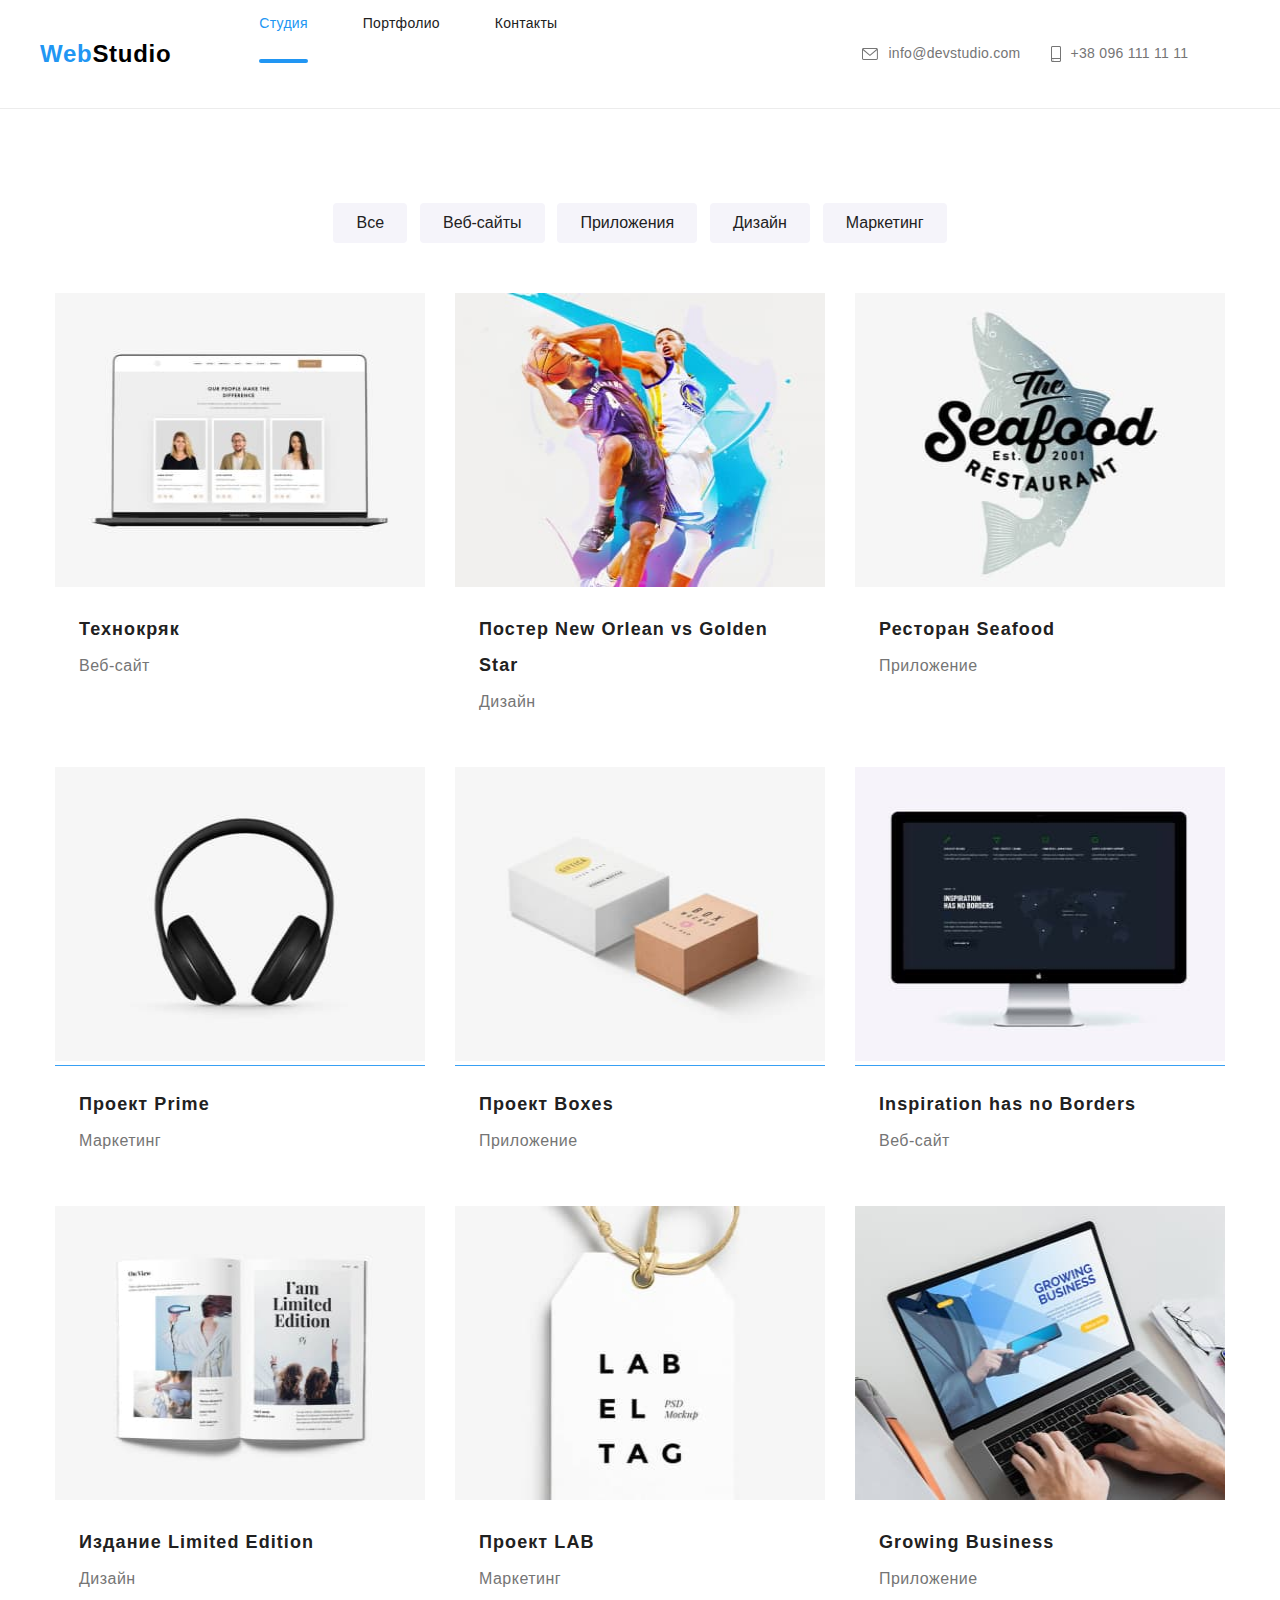
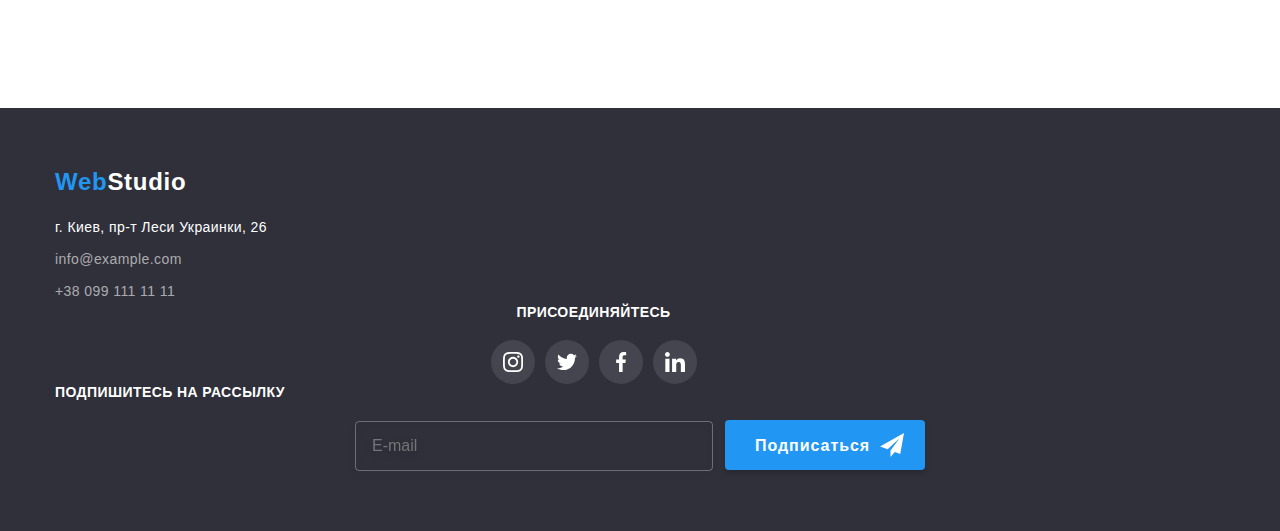
==== commit d2b83c50: "Налаштовує фото" ====
--- a/portfolio.html
+++ b/portfolio.html
@@ -1,290 +1,648 @@
 <!DOCTYPE html>
 <html lang="en">
+  <head>
+    <meta charset="UTF-8" />
+    <meta name="viewport" content="width=device-width, initial-scale=1.0" />
+    <title>GoIt first homework</title>
+    <link rel="stylesheet" href="./css/main.min.css" />
+  </head>
 
-<head>
-   <meta charset="UTF-8" />
-   <meta name="viewport" content="width=device-width, initial-scale=1.0" />
-   <title>GoIt first homework</title>
-   <link rel="stylesheet" href="https://cdnjs.cloudflare.com/ajax/libs/modern-normalize/1.0.0/modern-normalize.css"
-      integrity="sha512-Zx6MlUMKSVJoQ+83OwhdILe8cSEsCzfqThJd7J/VA2UrK6Ctj85p+xzqfyuNXE5B1k25uUdmJ2OzItbBy9GHAQ=="
-      crossorigin="anonymous" />
-   <link rel="preconnect" href="https://fonts.gstatic.com" />
-   <link rel="stylesheet" href="https://fonts.googleapis.com/css2?family=Raleway:wght@100;400;700&display=swap" />
-   <link rel="stylesheet" href="https://fonts.googleapis.com/css2?family=Roboto:wght@400;500;700;900&display=swap" />
-   <link rel="stylesheet" href="./css/main.min.css" />
-</head>
+  <body>
+    <!-- Шапка сайта -->
+    <header class="page-header">
+      <div class="container page-header__container">
+        <nav class="page-header__nav">
+          <div class="logo">
+            <a href="./index.html" class="logo__link">
+              <span class="page-header__logo--blue">Web</span
+              ><span class="page-header__logo--black">Studio</span>
+            </a>
+          </div>
+          <button
+            class="page-header__menu-btn"
+            type="button"
+            aria-expanded="false"
+            aria-controls="page-header__menu"
+            data-menu-button
+          >
+            <svg width="40px" height="40px">
+              <use
+                class="page-header__menu-close"
+                href="./icons/symbol-defs.svg#icon-close-menu"
+              ></use>
+              <use
+                class="page-header__menu-humburger"
+                href="./icons/symbol-defs.svg#icon-humburger-menu"
+              ></use>
+            </svg>
+          </button>
 
-<body>
-   <!-- Шапка сайта -->
-   <header class="page-header">
-      <div class="container page-header__container">
-         <div class="logo">
-            <a href="./index.html" class="logo__link">
-               <span class="page-header__logo--blue">Web</span><span class="page-header__logo--black">Studio</span>
-            </a>
-         </div>
-         <div class="page-header__menu">
-            <div class="page-header__btn-close">
-               <ul class="page-hader__list">
-                  <li class="page-header__item-pages"><a href="./index.html"
-                        class="page-header__link">Студия</a></li>
-                  <li class="page-header__item-pages"><a href="./portfolio.html" class="page-header__link page-header__link--current">Портфолио</a>
-                  </li>
-                  <li class="page-header__item-pages"><a href="#" class="page-header__link">Контакты</a></li>
-               </ul>
-               <ul class="page-header__list-contacts">
-                  <li class="page-header__item-tel"><a class="page-header__contacts--tel" href="tel:+380961111111">
-                        <svg class="page-header__contacts--smartphone page-header__contacts--icon">
-                           <use href="./icons/symbol-defs.svg#icon-smartphone"></use>
-                        </svg>+38 099 111 11 11</a></li>
-                  <li class="page-header__item-mail"><a class="page-header__contacts--mail"
-                        href="mailto:info@devstudio.com">
-                        <svg class="page-header__contacts--envelope page-header__contacts--icon">
-                           <use href="./icons/symbol-defs.svg#icon-envelope"></use>
-                        </svg>info@devstudio.com</a></li>
-               </ul>
-               <ul class="page-header__list">
-                  <li class="page-header__item-social">Instagram</li>
-                  <li class="page-header__item-social">Twitter</li>
-                  <li class="page-header__item-social">Facebook</li>
-                  <li class="page-header__item-social">LinkedIn</li>
-               </ul>
+          <div class="page-header__menu" id="page-header__menu" data-menu>
+            <!-- <div class="page-header__btn-close"> -->
+            <ul class="page-hader__list-pages">
+              <li class="page-header__item-pages">
+                <a
+                  href="./index.html"
+                  class="page-header__link page-header__link--current"
+                  >Студия</a
+                >
+              </li>
+              <li class="page-header__item-pages">
+                <a href="./portfolio.html" class="page-header__link"
+                  >Портфолио</a
+                >
+              </li>
+              <li class="page-header__item-pages">
+                <a href="#" class="page-header__link">Контакты</a>
+              </li>
+            </ul>
+            <ul class="page-header__list-contacts">
+              <li class="page-header__item-contacts">
+                <a
+                  class="page-header__contacts-link page-header__contacts--tel"
+                  href="tel:+380961111111"
+                >
+                  <svg
+                    class="page-header__contacts--smartphone page-header__contacts--icon"
+                  >
+                    <use
+                      href="./icons/symbol-defs.svg#icon-smartphone"
+                    ></use></svg
+                  >+38 096 111 11 11</a
+                >
+              </li>
+              <li class="page-header__item-contacts">
+                <a
+                  class="page-header__contacts-link page-header__contacts--mail"
+                  href="mailto:info@devstudio.com"
+                >
+                  <svg
+                    class="page-header__contacts--envelope page-header__contacts--icon"
+                  >
+                    <use
+                      href="./icons/symbol-defs.svg#icon-envelope"
+                    ></use></svg
+                  >info@devstudio.com</a
+                >
+              </li>
+            </ul>
+            <ul class="page-header__list-social">
+              <li class="page-header__item-social">
+                <a
+                  href=""
+                  class="page-header__link-social"
+                  aria-label="instagram"
+                  >Instagram</a
+                >
+              </li>
+              <li class="page-header__item-social">
+                <a href="" class="page-header__link-social" aria-label="twitter"
+                  >Twitter</a
+                >
+              </li>
+              <li class="page-header__item-social">
+                <a
+                  href=""
+                  class="page-header__link-social"
+                  aria-label="facebook"
+                  >Facebook</a
+                >
+              </li>
+              <li class="page-header__item-social">
+                <a
+                  href=""
+                  class="page-header__link-social"
+                  aria-label="linkedin"
+                  >LinkedIn</a
+                >
+              </li>
+            </ul>
+            <!-- </div> -->
+          </div>
+        </nav>
+      </div>
+    </header>
+    <!-- /Шапка сайта -->
+
+    <!-- Главниый раздел -->
+    <main class="portfolio">
+      <!-- Кнопки "Фильтры" -->
+      <section class="filter">
+        <div class="container">
+          <h1 class="visually-hidden">Наше портфлио</h1>
+          <h2 class="visually-hidden">Фильтр проектов</h2>
+          <ul class="filter__list">
+            <li class="filter__item">
+              <button class="filter__button" type="button">Все</button>
+            </li>
+            <li class="filter__item">
+              <button class="filter__button" type="button">Веб-сайты</button>
+            </li>
+            <li class="filter__item">
+              <button class="filter__button" type="button">Приложения</button>
+            </li>
+            <li class="filter__item">
+              <button class="filter__button" type="button">Дизайн</button>
+            </li>
+            <li class="filter__item">
+              <button class="filter__button" type="button">Маркетинг</button>
+            </li>
+          </ul>
+        </div>
+      </section>
+      <!-- /Кнопки "Фильтры" -->
+
+      <!-- Карточки "Проекты"-->
+      <section class="projects">
+        <div class="container">
+          <h2 class="visually-hidden">Наши проекты</h2>
+          <ul class="projects__list">
+            <li class="projects__item" tabindex="0">
+              <div class="projects__img">
+                <picture>
+                  <source
+                    srcset="
+                      ./images/examples/tehnokryak-mobile.jpg,
+                      ./images/examples/tehnokryak-mobile@2x.jpg
+                    "
+                    media="(max-width: 767px)"
+                  />
+                  <source
+                    srcset="
+                      ./images/examples/tehnokryak-tablet.jpg,
+                      ./images/examples/tehnokryak-tablet@2x.jpg
+                    "
+                    media="(min-width: 768px)"
+                  />
+                  <source
+                    srcset="
+                      ./images/examples/tehnokryak.jpg,
+                      ./images/examples/tehnokryak@2x.jpg
+                    "
+                    media="(min-width: 1200px)"
+                  />
+                  <img
+                    class="projects__photo"
+                    src="./images/examples/tehnokryak-mobile.jpg"
+                    alt="Изображение открытого ноутбука"
+                  />
+                </picture>
+                <div class="projects__overlay">
+                  <p class="projects__overlay-text">
+                    Технокряк это современная площадка распространения
+                    коронавируса. Компании используют эту платформу для
+                    цифрового шпионажа и атак на защищённые сервера конкурентов.
+                  </p>
+                </div>
+              </div>
+              <div class="projects__block">
+                <h2 class="projects__caption">Технокряк</h2>
+                <p class="projects__text">Веб-сайт</p>
+              </div>
+            </li>
+            <li class="projects__item" tabindex="0">
+              <div class="projects__img">
+                <picture>
+                  <source
+                    srcset="
+                      ./images/examples/New-Orlean-vs-Golden-Star-mobile.jpg,
+                      ./images/examples/New-Orlean-vs-Golden-Star-mobile@2x.jpg
+                    "
+                    media="(max-width: 767px)"
+                  />
+                  <source
+                    srcset="
+                      ./images/examples/New-Orlean-vs-Golden-Star-tablet.jpg,
+                      ./images/examples/New-Orlean-vs-Golden-Star-tablet@2x.jpg
+                    "
+                    media="(min-width: 768px)"
+                  />
+                  <source
+                    srcset="
+                      ./images/examples/New-Orlean-vs-Golden-Star.jpg,
+                      ./images/examples/New-Orlean-vs-Golden-Star@2x.jpg
+                    "
+                    media="(min-width: 1200px)"
+                  />
+                  <img
+                    class="projects__photo"
+                    src="./images/examples/New-Orlean-vs-Golden-Star-mobile.jpg"
+                    alt="Изображение двух баскетболистов"
+                  />
+                </picture>
+                <div class="projects__overlay">
+                  <p class="projects__overlay-text">
+                    New Orlean vs Golden Star это современная площадка
+                    распространения коронавируса. Компании используют эту
+                    платформу для цифрового шпионажа и атак на защищённые
+                    сервера конкурентов.
+                  </p>
+                </div>
+              </div>
+              <div class="projects__block">
+                <h2 class="projects__caption">
+                  Постер New Orlean vs Golden Star
+                </h2>
+                <p class="projects__text">Дизайн</p>
+              </div>
+            </li>
+            <li class="projects__item" tabindex="0">
+              <div class="projects__img">
+                <picture>
+                  <source
+                    srcset="
+                      ./images/examples/Ресторан-Seafood-mobile.jpg,
+                      ./images/examples/Ресторан-Seafood-mobile@2x.jpg
+                    "
+                    media="(max-width: 767px)"
+                  />
+                  <source
+                    srcset="
+                      ./images/examples/Ресторан-Seafood-tablet.jpg,
+                      ./images/examples/Ресторан-Seafood-tablet@2x.jpg
+                    "
+                    media="(min-width: 768px)"
+                  />
+                  <source
+                    srcset="
+                      ./images/examples/Ресторан-Seafood.jpg,
+                      ./images/examples/Ресторан-Seafood@2x.jpg
+                    "
+                    media="(min-width: 1200px)"
+                  />
+                  <img
+                    class="projects__photo"
+                    src="./images/examples/Ресторан-Seafood-mobile.jpg"
+                    alt="Логотип ресторана"
+                  />
+                </picture>
+                <div class="projects__overlay">
+                  <p class="projects__overlay-text">
+                    Seafood это современная площадка распространения
+                    коронавируса. Компании используют эту платформу для
+                    цифрового шпионажа и атак на защищённые сервера конкурентов.
+                  </p>
+                </div>
+              </div>
+              <div class="projects__block">
+                <h2 class="projects__caption">Ресторан Seafood</h2>
+                <p class="projects__text">Приложение</p>
+              </div>
+            </li>
+            <li class="projects__item" tabindex="0">
+              <div class="projects__img">
+                <picture>
+                  <source
+                    srcset="
+                      ./images/examples/Проект-Prime-mobile.jpg,
+                      ./images/examples/Проект-Prime-mobile@2x.jpg
+                    "
+                    media="(max-width: 767px)"
+                  />
+                  <source
+                    srcset="
+                      ./images/examples/Проект-Prime-tablet.jpg,
+                      ./images/examples/Проект-Prime-tablet@2x.jpg
+                    "
+                    media="(min-width: 768px)"
+                  />
+                  <source
+                    srcset="
+                      ./images/examples/Проект-Prime.jpg,
+                      ./images/examples/Проект-Prime@2x.jpg
+                    "
+                    media="(min-width: 1200px)"
+                  />
+                  <img
+                    class="projects__photo"
+                    src="./images/examples/Проект-Prime-mobile.jpg"
+                    alt="Изображение наушников"
+                  />
+                </picture>
+                <div class="projects__overlay">
+                  <p class="projects__overlay-text">
+                    Prime это современная площадка распространения коронавируса.
+                    Компании используют эту платформу для цифрового шпионажа и
+                    атак на защищённые сервера конкурентов.
+                  </p>
+                </div>
+              </div>
+              <div class="projects__block">
+                <h2 class="projects__caption">Проект Prime</h2>
+                <p class="projects__text">Маркетинг</p>
+              </div>
+            </li>
+            <li class="projects__item" tabindex="0">
+              <div class="projects__img">
+                <picture>
+                  <source
+                    srcset="
+                      ./images/examples/Проект-Boxes-mobile.jpg,
+                      ./images/examples/Проект-Boxes-mobile@2x.jpg
+                    "
+                    media="(max-width: 767px)"
+                  />
+                  <source
+                    srcset="
+                      ./images/examples/Проект-Boxes-tablet.jpg,
+                      ./images/examples/Проект-Boxes-tablet@2x.jpg
+                    "
+                    media="(min-width: 768px)"
+                  />
+                  <source
+                    srcset="
+                      ./images/examples/Проект-Boxes.jpg,
+                      ./images/examples/Проект-Boxes@2x.jpg
+                    "
+                    media="(min-width: 1200px)"
+                  />
+                  <img
+                    class="projects__photo"
+                    src="./images/examples/Проект-Boxes-mobile.jpg"
+                    alt="Изображение двух коробок"
+                  />
+                </picture>
+                <div class="projects__overlay">
+                  <p class="projects__overlay-text">
+                    Boxes это современная площадка распространения коронавируса.
+                    Компании используют эту платформу для цифрового шпионажа и
+                    атак на защищённые сервера конкурентов.
+                  </p>
+                </div>
+              </div>
+              <div class="projects__block">
+                <h2 class="projects__caption">Проект Boxes</h2>
+                <p class="projects__text">Приложение</p>
+              </div>
+            </li>
+            <li class="projects__item" tabindex="0">
+              <div class="projects__img">
+                <picture>
+                  <source
+                    srcset="
+                      ./images/examples/Inspiration-has-no-Borders-mobile.jpg,
+                      ./images/examples/Inspiration-has-no-Borders-mobile@2x.jpg
+                    "
+                    media="(max-width: 767px)"
+                  />
+                  <source
+                    srcset="
+                      ./images/examples/Inspiration-has-no-Borders-tablet.jpg,
+                      ./images/examples/Inspiration-has-no-Borders-tablet@2x.jpg
+                    "
+                    media="(min-width: 768px)"
+                  />
+                  <source
+                    srcset="
+                      ./images/examples/Inspiration-has-no-Borders.jpg,
+                      ./images/examples/Inspiration-has-no-Borders@2x.jpg
+                    "
+                    media="(min-width: 1200px)"
+                  />
+                  <img
+                    class="projects__photo"
+                    src="./images/examples/Inspiration-has-no-Borders-mobile.jpg"
+                    alt="Изображение монитора"
+                  />
+                </picture>
+                <div class="projects__overlay">
+                  <p class="projects__overlay-text">
+                    Inspiration has no Borders это современная площадка
+                    распространения коронавируса. Компании используют эту
+                    платформу для цифрового шпионажа и атак на защищённые
+                    сервера конкурентов.
+                  </p>
+                </div>
+              </div>
+              <div class="projects__block">
+                <h2 class="projects__caption">Inspiration has no Borders</h2>
+                <p class="projects__text">Веб-сайт</p>
+              </div>
+            </li>
+            <li class="projects__item" tabindex="0">
+              <div class="projects__img">
+                <picture>
+                  <source
+                    srcset="
+                      ./images/examples/Издание-Limited-Edition-mobile.jpg,
+                      ./images/examples/Издание-Limited-Edition-mobile@2x.jpg
+                    "
+                    media="(max-width: 767px)"
+                  />
+                  <source
+                    srcset="
+                      ./images/examples/Издание-Limited-Edition-tablet.jpg,
+                      ./images/examples/Издание-Limited-Edition-tablet@2x.jpg
+                    "
+                    media="(min-width: 768px)"
+                  />
+                  <source
+                    srcset="
+                      ./images/examples/Издание-Limited-Edition.jpg,
+                      ./images/examples/Издание-Limited-Edition@2x.jpg
+                    "
+                    media="(min-width: 1200px)"
+                  />
+                  <img
+                    class="projects__photo"
+                    src="./images/examples/Издание-Limited-Edition-mobile.jpg"
+                    alt="Изображение открытой книги"
+                  />
+                </picture>
+                <div class="projects__overlay">
+                  <p class="projects__overlay-text">
+                    Limited Edition это современная площадка распространения
+                    коронавируса. Компании используют эту платформу для
+                    цифрового шпионажа и атак на защищённые сервера конкурентов.
+                  </p>
+                </div>
+              </div>
+              <div class="projects__block">
+                <h2 class="projects__caption">Издание Limited Edition</h2>
+                <p class="projects__text">Дизайн</p>
+              </div>
+            </li>
+            <li class="projects__item" tabindex="0">
+              <div class="projects__img">
+                <picture>
+                  <source
+                    srcset="
+                      ./images/examples/Проект-LAB-mobile.jpg,
+                      ./images/examples/Проект-LAB-mobile@2x.jpg
+                    "
+                    media="(max-width: 767px)"
+                  />
+                  <source
+                    srcset="
+                      ./images/examples/Проект-LAB-tablet.jpg,
+                      ./images/examples/Проект-LAB-tablet@2x.jpg
+                    "
+                    media="(min-width: 768px)"
+                  />
+                  <source
+                    srcset="
+                      ./images/examples/Проект-LAB.jpg,
+                      ./images/examples/Проект-LAB@2x.jpg
+                    "
+                    media="(min-width: 1200px)"
+                  />
+                  <img
+                    class="projects__photo"
+                    src="./images/examples/Проект-LAB-mobile.jpg"
+                    alt="Изображение бирки с названием"
+                  />
+                </picture>
+                <div class="projects__overlay">
+                  <p class="projects__overlay-text">
+                    LAB это современная площадка распространения коронавируса.
+                    Компании используют эту платформу для цифрового шпионажа и
+                    атак на защищённые сервера конкурентов.
+                  </p>
+                </div>
+              </div>
+              <div class="projects__block">
+                <h2 class="projects__caption">Проект LAB</h2>
+                <p class="projects__text">Маркетинг</p>
+              </div>
+            </li>
+            <li class="projects__item" tabindex="0">
+              <div class="projects__img">
+                <picture>
+                  <source
+                    srcset="
+                      ./images/examples/Growing-Business-mobile.jpg,
+                      ./images/examples/Growing-Business-mobile@2x.jpg
+                    "
+                    media="(max-width: 767px)"
+                  />
+                  <source
+                    srcset="
+                      ./images/examples/Growing-Business-tablet.jpg,
+                      ./images/examples/Growing-Business-tablet@2x.jpg
+                    "
+                    media="(min-width: 768px)"
+                  />
+                  <source
+                    srcset="
+                      ./images/examples/Growing-Business.jpg,
+                      ./images/examples/Growing-Business@2x.jpg
+                    "
+                    media="(min-width: 1200px)"
+                  />
+                  <img
+                    class="projects__photo"
+                    src="./images/examples/Growing-Business-mobile.jpg"
+                    alt="Изображение ноутбука на котором работают"
+                  />
+                </picture>
+                <div class="projects__overlay">
+                  <p class="projects__overlay-text">
+                    Growing Business это современная площадка распространения
+                    коронавируса. Компании используют эту платформу для
+                    цифрового шпионажа и атак на защищённые сервера конкурентов.
+                  </p>
+                </div>
+              </div>
+              <div class="projects__block">
+                <h2 class="projects__caption">Growing Business</h2>
+                <p class="projects__text">Приложение</p>
+              </div>
+            </li>
+          </ul>
+        </div>
+      </section>
+      <!-- /Каточки "Проекты"-->
+    </main>
+    <!-- /Главниый раздел -->
+
+    <!-- Подвал этой страницы -->
+    <footer class="footer">
+      <div class="container footer__container">
+        <div class="footer__align">
+          <div class="footer__logo-address">
+            <div class="logo footer__logo">
+              <a href="./index.html" class="logo__link"
+                ><span class="footer__logo--blue">Web</span
+                ><span class="footer__logo--white">Studio</span></a
+              >
             </div>
-         </div>
+            <address class="address">
+              <ul class="address__list">
+                <li class="address__item">
+                  <p class="address__text address__text--white">
+                    г. Киев, пр-т Леси Украинки, 26
+                  </p>
+                </li>
+                <li class="address__item">
+                  <a
+                    href="mailto:info@example.com"
+                    class="address__text address__text--grey"
+                    >info@example.com</a
+                  >
+                </li>
+                <li class="address__item">
+                  <a
+                    href="tel:+380991111111"
+                    class="address__text address__text--grey"
+                    >+38 099 111 11 11</a
+                  >
+                </li>
+              </ul>
+            </address>
+          </div>
+          <div class="social social__footer">
+            <p class="social__caption">присоединяйтесь</p>
+            <ul class="social__list">
+              <li class="social__item">
+                <a class="social__link" href="">
+                  <svg class="social__icon social__icon--white">
+                    <use href="./icons/symbol-defs.svg#icon-instagram"></use>
+                  </svg>
+                </a>
+              </li>
+              <li class="social__item">
+                <a class="social__link" href="">
+                  <svg class="social__icon social__icon--white">
+                    <use href="./icons/symbol-defs.svg#icon-twitter"></use>
+                  </svg>
+                </a>
+              </li>
+              <li class="social__item">
+                <a class="social__link" href="">
+                  <svg class="social__icon social__icon--white">
+                    <use href="./icons/symbol-defs.svg#icon-facebook"></use>
+                  </svg>
+                </a>
+              </li>
+              <li class="social__item">
+                <a class="social__link" href="">
+                  <svg class="social__icon social__icon--white">
+                    <use href="./icons/symbol-defs.svg#icon-linkedin"></use>
+                  </svg>
+                </a>
+              </li>
+            </ul>
+          </div>
+        </div>
+        <div class="subscribe">
+          <p class="subscribe__caption">Подпишитесь на рассылку</p>
+          <form action="#" autocomplete="off">
+            <input
+              class="subscribe__input"
+              type="text"
+              placeholder="E-mail"
+              name="email"
+            />
+            <button class="subscribe__button">
+              Подписаться<svg class="subscribe__icon">
+                <use href="../icons/symbol-defs.svg#icon-send"></use>
+              </svg>
+            </button>
+          </form>
+        </div>
       </div>
-   </header>
-   <!-- /Шапка сайта -->
-
-   <!-- Главниый раздел -->
-   <main class="portfolio">
-
-   <!-- Кнопки "Фильтры" -->
-   <section class="filter">
-      <div class="container">
-         <h1 class="visually-hidden">Наше портфлио</h1>
-         <h2 class="visually-hidden">Фильтр проектов</h2>
-         <ul class="filter__list">
-            <li class="filter__item">
-               <button class="filter__button" type="button">Все</button>
-            </li>
-            <li class="filter__item">
-               <button class="filter__button" type="button">Веб-сайты</button>
-            </li>
-            <li class="filter__item">
-               <button class="filter__button" type="button">Приложения</button>
-            </li>
-            <li class="filter__item">
-               <button class="filter__button" type="button">Дизайн</button>
-            </li>
-            <li class="filter__item">
-               <button class="filter__button" type="button">Маркетинг</button>
-            </li>
-         </ul>
-      </div>
-   </section>
-   <!-- /Кнопки "Фильтры" -->
-
-   <!-- Карточки "Проекты"-->
-   <section class="projects">
-      <div class="container">
-         <h2 class="visually-hidden">Наши проекты</h2>
-         <ul class="projects__list">
-            <li class="projects__item" tabindex="0">
-               <div class="projects__img">
-                  <img class="projects__photo" src="./images/imgportfolio1.jpg" alt="" />
-                  <div class="projects__overlay">
-                     <p class="projects__overlay-text">Технокряк это современная площадка распространения коронавируса. Компании используют эту платформу для цифрового шпионажа и атак на защищённые сервера конкурентов.
-                     </p>
-                  </div>
-               </div>
-               <div class="projects__block">
-                  <h2 class="projects__caption">Технокряк</h2>
-                  <p class="projects__text">Веб-сайт</p>
-               </div>
-            </li>
-            <li class="projects__item" tabindex="0">
-               <div class="projects__img"><img class="projects__photo" src="./images/imgportfolio2.jpg" alt="" />
-                  <div class="projects__overlay">
-                     <p class="projects__overlay-text">New Orlean vs Golden Star это современная площадка распространения
-                        коронавируса. Компании используют эту платформу для цифрового шпионажа и атак на защищённые сервера
-                        конкурентов.</p>
-                  </div>
-               </div>
-               <div class="projects__block">
-                  <h2 class="projects__caption">Постер New Orlean vs Golden Star</h2>
-                  <p class="projects__text">Дизайн</p>
-               </div>
-            </li>
-            <li class="projects__item" tabindex="0">
-               <div class="projects__img"><img class="projects__photo" src="./images/imgportfolio3.jpg" alt="" />
-                  <div class="projects__overlay">
-                     <p class="projects__overlay-text">Seafood это современная площадка распространения коронавируса.
-                        Компании используют эту платформу для цифрового шпионажа и атак на защищённые сервера конкурентов.
-                     </p>
-                  </div>
-               </div>
-               <div class="projects__block">
-                  <h2 class="projects__caption">Ресторан Seafood</h2>
-                  <p class="projects__text">Приложение</p>
-               </div>
-            </li>
-            <li class="projects__item" tabindex="0">
-               <div class="projects__img"><img class="projects__photo" src="./images/imgportfolio4.jpg" alt="" />
-                  <div class="projects__overlay">
-                     <p class="projects__overlay-text">Prime это современная площадка распространения коронавируса.
-                        Компании используют эту платформу для цифрового шпионажа и атак на защищённые сервера конкурентов.
-                     </p>
-                  </div>
-               </div>
-               <div class="projects__block">
-                  <h2 class="projects__caption">Проект Prime</h2>
-                  <p class="projects__text">Маркетинг</p>
-               </div>
-            </li>
-            <li class="projects__item" tabindex="0">
-               <div class="projects__img"><img class="projects__photo" src="./images/imgportfolio5.jpg" alt="" />
-                  <div class="projects__overlay">
-                     <p class="projects__overlay-text">Boxes это современная площадка распространения коронавируса.
-                        Компании используют эту платформу для цифрового шпионажа и атак на защищённые сервера конкурентов.
-                     </p>
-                  </div>
-               </div>
-               <div class="projects__block">
-                  <h2 class="projects__caption">Проект Boxes</h2>
-                  <p class="projects__text">Приложение</p>
-               </div>
-            </li>
-            <li class="projects__item" tabindex="0">
-               <div class="projects__img"><img class="projects__photo" src="./images/imgportfolio6.jpg" alt="" />
-                  <div class="projects__overlay">
-                     <p class="projects__overlay-text">Inspiration has no Borders это современная площадка распространения
-                        коронавируса. Компании используют эту платформу для цифрового шпионажа и атак на защищённые сервера
-                        конкурентов.</p>
-                  </div>
-               </div>
-               <div class="projects__block">
-                  <h2 class="projects__caption">Inspiration has no Borders</h2>
-                  <p class="projects__text">Веб-сайт</p>
-               </div>
-            </li>
-            <li class="projects__item" tabindex="0">
-               <div class="projects__img"><img class="projects__photo" src="./images/imgportfolio7.jpg" alt="" />
-                  <div class="projects__overlay">
-                     <p class="projects__overlay-text">Limited Edition это современная площадка распространения
-                        коронавируса. Компании используют эту платформу для цифрового шпионажа и атак на защищённые сервера
-                        конкурентов.</p>
-                  </div>
-               </div>
-               <div class="projects__block">
-                  <h2 class="projects__caption">Издание Limited Edition</h2>
-                  <p class="projects__text">Дизайн</p>
-               </div>
-            </li>
-            <li class="projects__item" tabindex="0">
-               <div class="projects__img"><img class="projects__photo" src="./images/imgportfolio8.jpg" alt="" />
-                  <div class="projects__overlay">
-                     <p class="projects__overlay-text">LAB это современная площадка распространения коронавируса. Компании
-                        используют эту платформу для цифрового шпионажа и атак на защищённые сервера конкурентов.</p>
-                  </div>
-               </div>
-               <div class="projects__block">
-                  <h2 class="projects__caption">Проект LAB</h2>
-                  <p class="projects__text">Маркетинг</p>
-               </div>
-            </li>
-            <li class="projects__item" tabindex="0">
-               <div class="projects__img"><img class="projects__photo" src="./images/imgportfolio9.jpg" alt="" />
-                  <div class="projects__overlay">
-                     <p class="projects__overlay-text">Growing Business это современная площадка распространения
-                        коронавируса. Компании используют эту платформу для цифрового шпионажа и атак на защищённые сервера
-                        конкурентов.</p>
-                  </div>
-               </div>
-               <div class="projects__block">
-                  <h2 class="projects__caption">Growing Business</h2>
-                  <p class="projects__text">Приложение</p>
-               </div>
-            </li>
-         </ul>
-      </div>
-   </section>
-   <!-- /Каточки "Проекты"-->
-   
-   </main>
-   <!-- /Главниый раздел -->
-
-      <!-- Подвал этой страницы -->
-      <footer class="footer">
-         <div class="container footer__container">
-            <div class="footer__align">
-               <div class="footer__logo-address">
-                  <div class="logo footer__logo">
-                     <a href="./index.html" class="logo__link"><span class="footer__logo--blue">Web</span><span
-                           class="footer__logo--white">Studio</span></a>
-                  </div>
-                  <address class="address">
-                     <ul class="address__list">
-                        <li class="address__item">
-                           <p class="address__text address__text--white">г. Киев, пр-т Леси Украинки, 26</p>
-                        </li>
-                        <li class="address__item">
-                           <a href="mailto:info@example.com" class="address__text address__text--grey">info@example.com</a>
-                        </li>
-                        <li class="address__item">
-                           <a href="tel:+380991111111" class="address__text address__text--grey">+38 099 111 11 11</a>
-                        </li>
-                     </ul>
-                  </address>
-               </div>
-               <div class="social social__footer">
-                  <p class="social__caption">присоединяйтесь</p>
-                  <ul class="social__list">
-                     <li class="social__item">
-                        <a class="social__link" href="">
-                           <svg class="social__icon social__icon--white">
-                              <use href="./icons/symbol-defs.svg#icon-instagram"></use>
-                           </svg>
-                        </a>
-                     </li>
-                     <li class="social__item">
-                        <a class="social__link" href="">
-                           <svg class="social__icon social__icon--white">
-                              <use href="./icons/symbol-defs.svg#icon-twitter"></use>
-                           </svg>
-                        </a>
-                     </li>
-                     <li class="social__item">
-                        <a class="social__link" href="">
-                           <svg class="social__icon social__icon--white">
-                              <use href="./icons/symbol-defs.svg#icon-facebook"></use>
-                           </svg>
-                        </a>
-                     </li>
-                     <li class="social__item">
-                        <a class="social__link" href="">
-                           <svg class="social__icon social__icon--white">
-                              <use href="./icons/symbol-defs.svg#icon-linkedin"></use>
-                           </svg>
-                        </a>
-                     </li>
-                  </ul>
-               </div>
-            </div>
-            <div class="subscribe">
-               <p class="subscribe__caption">Подпишитесь на рассылку</p>
-               <form action="#" autocomplete="off">
-                  <input class="subscribe__input" type="text" placeholder="E-mail" name="email">
-                  <button class="subscribe__button">Подписаться<svg class="subscribe__icon">
-                        <use href="../icons/symbol-defs.svg#icon-send"></use>
-                     </svg>
-                  </button>
-               </form>
-      
-            </div>
-         </div>
-      </footer>
-      <!-- /Подвал этой страницы -->
-  
-</body>
-
-</html>+    </footer>
+    <!-- /Подвал этой страницы -->
+    <script src="./js/menu.js"></script>
+  </body>
+</html>
--- a/css/main.min.css
+++ b/css/main.min.css
@@ -1,2 +1,3 @@
-.backdrop__container{top:50%;left:50%;-webkit-transform:translate(-50%, -50%);transform:translate(-50%, -50%)}body{font-family:"Roboto",sans-serif;color:#757575;font-style:normal;font-size:16px;font-weight:700;letter-spacing:0.03em;max-width:1600px;margin-left:auto;margin-right:auto}section{margin:0;padding:0}h1,h2,h3,p,ul{margin:0;padding:0}a{text-decoration:none}li{list-style:none}.container{max-width:480px;padding-left:15px;padding-right:15px;margin-left:auto;margin-right:auto}@media (min-width: 767px){.container{max-width:768px}}@media (min-width: 1023px){.container{max-width:1200px;padding:0 15px}}.visually-hidden{position:absolute;clip:rect(0 0 0 0);width:1px;height:1px;margin:-1px}.page-header{padding:16px 15px;border-bottom:1px solid #ececec}.page-header__menu{padding:40px 48px}.page-header__link{font-weight:500;font-size:40px;line-height:1.175em;letter-spacing:0.02em;position:relative;color:#212121;-webkit-transition-property:color;transition-property:color;-webkit-transition-duration:250ms;transition-duration:250ms;-webkit-transition-timing-function:cubic-bezier(0.4, 0, 0.2, 1);transition-timing-function:cubic-bezier(0.4, 0, 0.2, 1)}.page-header__item-pages:not(:last-child){margin-bottom:32px}.page-header__item-pages:last-child{margin-bottom:302px}.page-header__item-tel{font-style:normal;font-weight:500;font-size:34px;line-height:1.18em;letter-spacing:0.02em;color:#2196f3;margin-bottom:32px}.page-header__item-mail{font-style:400;font-weight:500;font-size:24px;line-height:1.17em;letter-spacing:0.02em;color:#757575;margin-bottom:64px}.page-header__item-social{display:inline-block;font-style:400;font-weight:500;font-size:18px;line-height:1.22em;letter-spacing:0.02em;color:#2196f3}.page-header__item-social:not(:last-child){padding-right:9px;border-right:1px solid rgba(33,33,33,0.2)}.page-header__item-social:not(:first-child){padding-left:3px}.page-header__link--current{color:#2196f3}.page-header__link:hover,.page-header__link:focus{color:#2196f3}.page-header__contacts--envelope,.page-header__contacts--smartphone{display:none}@media (min-width: 767px){.page-header{padding:21px 15px}.page-header__container{display:-webkit-box;display:-ms-flexbox;display:flex;-webkit-box-orient:horizontal;-webkit-box-direction:normal;-ms-flex-direction:row;flex-direction:row;-webkit-box-align:center;-ms-flex-align:center;align-items:center}.page-header__item-pages{display:inline-block}.page-header__container{padding-left:0;padding-right:0}.page-header__list-pages{display:-webkit-box;display:-ms-flexbox;display:flex;-webkit-box-align:center;-ms-flex-align:center;align-items:center;-webkit-box-pack:center;-ms-flex-pack:center;justify-content:center}.page-header__menu{padding:0}.page-header__item-social{display:none}.page-header__item-pages:not(:last-child){margin-right:40px;margin-bottom:0}.page-header__item-pages:last-child{margin-right:84px;margin-bottom:0}.page-header__btn-close{display:-webkit-box;display:-ms-flexbox;display:flex;-webkit-box-align:center;-ms-flex-align:center;align-items:center;-webkit-box-pack:justify;-ms-flex-pack:justify;justify-content:space-between}.page-header__link{font-size:14px;line-height:1.14em;padding-top:32px;padding-bottom:32px}.page-header__link::after{content:"";position:absolute;bottom:0;left:0;display:block;width:100%;height:4px;border-radius:2px;background-color:#2196f3;opacity:0;-webkit-transition-property:opacity;transition-property:opacity;-webkit-transition-duration:250ms;transition-duration:250ms;-webkit-transition-timing-function:cubic-bezier(0.4, 0, 0.2, 1);transition-timing-function:cubic-bezier(0.4, 0, 0.2, 1)}.page-header__link--current.page-header__link::after,.page-header__link:hover::after{opacity:1}.page-header__list-contacts{display:-webkit-box;display:-ms-flexbox;display:flex;-webkit-box-orient:vertical;-webkit-box-direction:reverse;-ms-flex-direction:column-reverse;flex-direction:column-reverse}.page-header__item-tel{font-size:12px;line-height:1.17em;margin:0}.page-header__item-mail{font-size:12px;line-height:1.17em;margin-bottom:10px}.page-header__contacts--mail,.page-header__contacts--tel{color:#757575;-webkit-transition-property:color;transition-property:color;-webkit-transition-duration:250ms;transition-duration:250ms;-webkit-transition-timing-function:cubic-bezier(0.4, 0, 0.2, 1);transition-timing-function:cubic-bezier(0.4, 0, 0.2, 1)}.page-header__contacts--mail:hover,.page-header__contacts--mail:focus,.page-header__contacts--tel:hover,.page-header__contacts--tel:focus,.page-header__contacts--icon:hover,.page-header__contacts--icon:focus{color:#2196f3}.page-header__contacts--mail,.page-header__contacts--tel{display:-webkit-box;display:-ms-flexbox;display:flex;-webkit-box-align:center;-ms-flex-align:center;align-items:center}.page-header__contacts--icon{margin-right:10px;fill:currentColor}.page-header__contacts--envelope{display:inline-block;width:16px;height:12px}.page-header__contacts--smartphone{display:inline-block;width:10px;height:16px}}@media (min-width: 1023px){.page-header{padding:24px 15px}.page-header__container{display:-webkit-box;display:-ms-flexbox;display:flex;-webkit-box-orient:horizontal;-webkit-box-direction:normal;-ms-flex-direction:row;flex-direction:row;-webkit-box-align:center;-ms-flex-align:center;align-items:center}.page-header__item-pages{display:inline-block}.page-header__container{padding-left:0;padding-right:0}.page-header__list-pages{display:-webkit-box;display:-ms-flexbox;display:flex;-webkit-box-align:center;-ms-flex-align:center;align-items:center;-webkit-box-pack:center;-ms-flex-pack:center;justify-content:center}.page-header__menu{padding:0}.page-header__item-social{display:none}.page-header__item-pages:not(:last-child){margin-right:50px;margin-bottom:0}.page-header__item-pages:last-child{margin-right:305px;margin-bottom:0}.page-header__btn-close{display:-webkit-box;display:-ms-flexbox;display:flex;-webkit-box-align:center;-ms-flex-align:center;align-items:center;-webkit-box-pack:justify;-ms-flex-pack:justify;justify-content:space-between}.page-header__link{font-size:14px;line-height:1.14em;padding-top:32px;padding-bottom:32px}.page-header__link::after{content:"";position:absolute;bottom:0;left:0;display:block;width:100%;height:4px;border-radius:2px;background-color:#2196f3;opacity:0;-webkit-transition-property:opacity;transition-property:opacity;-webkit-transition-duration:250ms;transition-duration:250ms;-webkit-transition-timing-function:cubic-bezier(0.4, 0, 0.2, 1);transition-timing-function:cubic-bezier(0.4, 0, 0.2, 1)}.page-header__link--current.page-header__link::after,.page-header__link:hover::after{opacity:1}.page-header__list-contacts{display:-webkit-box;display:-ms-flexbox;display:flex;-webkit-box-orient:horizontal;-webkit-box-direction:reverse;-ms-flex-direction:row-reverse;flex-direction:row-reverse}.page-header__item-tel{font-size:12px;line-height:1.17em;margin:0}.page-header__item-mail{font-size:12px;line-height:1.17em;margin-bottom:0}.page-header__contacts--mail,.page-header__contacts--tel{color:#757575;-webkit-transition-property:color;transition-property:color;-webkit-transition-duration:250ms;transition-duration:250ms;-webkit-transition-timing-function:cubic-bezier(0.4, 0, 0.2, 1);transition-timing-function:cubic-bezier(0.4, 0, 0.2, 1)}.page-header__contacts--mail:hover,.page-header__contacts--mail:focus,.page-header__contacts--tel:hover,.page-header__contacts--tel:focus,.page-header__contacts--icon:hover,.page-header__contacts--icon:focus{color:#2196f3}.page-header__contacts--mail,.page-header__contacts--tel{display:-webkit-box;display:-ms-flexbox;display:flex;-webkit-box-align:center;-ms-flex-align:center;align-items:center}.page-header__contacts--mail{margin-right:30px}.page-header__contacts--icon{margin-right:10px;fill:currentColor}.page-header__contacts--envelope{display:inline-block;width:16px;height:12px}.page-header__contacts--smartphone{display:inline-block;width:10px;height:16px}}.logo{font-family:"Raleway",sans-serif;font-size:24px;line-height:1.17em;letter-spacing:0.03em}.page-header__logo--blue,.footer__logo--blue{color:#2196f3}.page-header__logo--black{margin-right:88px;color:#000}.footer__logo{max-width:154px;margin-right:70px;margin-bottom:20px;text-align:center}.footer__logo--white{color:#fff}@media (min-width: 1023px){.footer__logo{text-align:left}}.hero{padding:0;text-align:center;background:#c4c4c4}.hero__overlay{background:-webkit-gradient(linear, left top, left bottom, from(#2f303a66), to(#2f303a66)),url(../images/hero-img-mobile.jpg);background:linear-gradient(to bottom, #2f303a66, #2f303a66),url(../images/hero-img-mobile.jpg);max-width:480px;max-height:400px;padding-top:118px;padding-bottom:118px;margin:0 auto;background-position:center}@media (min-width: 767px){.hero__overlay{max-width:768px}}@media (min-width: 1023px){.hero__overlay{max-width:1600px}}.hero__caption{font-weight:900;font-size:26px;line-height:1.62em;text-align:center;letter-spacing:0.06em;text-transform:uppercase;max-width:360px;margin-left:auto;margin-right:auto;margin-top:0;margin-bottom:30px;color:#fff}.hero__button{font-weight:700;line-height:1.875em;text-align:center;color:#fff;background-color:#2196f3;cursor:pointer;min-width:200px;max-height:50px;border:1px solid transparent;-webkit-box-shadow:0px 4px 4px rgba(0,0,0,0.15);box-shadow:0px 4px 4px rgba(0,0,0,0.15);border-radius:4px;padding:10px 32px}@media (min-width: 1023px){.hero__caption{font-size:44px;max-width:696px;line-height:1.4em}}.backdrop{position:fixed;top:0;left:0;width:100%;height:100%;background:rgba(0,0,0,0.2);-webkit-transition-property:all;transition-property:all;-webkit-transition-duration:250ms;transition-duration:250ms;-webkit-transition-timing-function:cubic-bezier(0.4, 0, 0.2, 1);transition-timing-function:cubic-bezier(0.4, 0, 0.2, 1)}.backdrop__container{display:-webkit-box;display:-ms-flexbox;display:flex;-webkit-box-orient:vertical;-webkit-box-direction:normal;-ms-flex-direction:column;flex-direction:column;position:absolute;max-width:450px;height:609px;padding:40px;-webkit-box-shadow:0px 1px 3px rgba(0,0,0,0.12),0px 1px 1px rgba(0,0,0,0.14),0px 2px 1px rgba(0,0,0,0.2);box-shadow:0px 1px 3px rgba(0,0,0,0.12),0px 1px 1px rgba(0,0,0,0.14),0px 2px 1px rgba(0,0,0,0.2);border-radius:4px;background:#fff}.backdrop--hidden{opacity:0;pointer-events:none}@media (min-width: 1023px){.backdrop__container{max-width:528px;height:581px}}.modal__caption{font-size:20px;line-height:23px;text-align:center;color:#212121;margin-bottom:12px}.modal__input-caption{font-weight:normal;font-size:12px;line-height:14px;letter-spacing:0.01em;color:#757575;margin-bottom:10px}.modal__input-name{margin-bottom:4px}.modal__input-field,.modal__feedback{position:relative;left:50%;-webkit-transform:translateX(-50%);transform:translateX(-50%);width:370px;height:40px;border:1px solid rgba(33,33,33,0.2);padding:12px 42px;border-radius:4px;-webkit-transition-property:border;transition-property:border;-webkit-transition-duration:250ms;transition-duration:250ms;-webkit-transition-timing-function:cubic-bezier(0.4, 0, 0.2, 1);transition-timing-function:cubic-bezier(0.4, 0, 0.2, 1)}.modal__input-field-box{position:relative}.modal__img{position:absolute;left:12px;top:50%;-webkit-transform:translateY(-50%);transform:translateY(-50%);width:18px;height:18px;fill:#212121;-webkit-transition-property:fill;transition-property:fill;-webkit-transition-duration:250ms;transition-duration:250ms;-webkit-transition-timing-function:cubic-bezier(0.4, 0, 0.2, 1);transition-timing-function:cubic-bezier(0.4, 0, 0.2, 1)}.modal__feedback{height:120px;padding:12px 16px;margin-bottom:10px;resize:none}.modal__input-field:hover,.modal__input-field:focus,.modal__feedback:hover,.modal__feedback:focus{outline:none;border:1px solid #2196f3}.modal__input-field:hover+.modal__img,.modal__input-field:focus+.modal__img{fill:#2196f3}.modal__close-button{position:absolute;top:8px;right:8px;width:30px;height:30px;padding:10px;text-align:center;background-color:#fff;border:1px solid rgba(0,0,0,0.1);border-radius:30px}.modal__close-icon{position:absolute;width:11px;height:11px;top:50%;left:50%;-webkit-transform:translate(-50%, -50%);transform:translate(-50%, -50%);fill:currentColor;-webkit-transition-property:fill;transition-property:fill;-webkit-transition-duration:250ms;transition-duration:250ms;-webkit-transition-timing-function:cubic-bezier(0.4, 0, 0.2, 1);transition-timing-function:cubic-bezier(0.4, 0, 0.2, 1)}.modal__close-button:hover .modal__close-icon,.modal__close-button:focus .modal__close-icon{fill:#2196f3}.modal__checkbox{position:relative;font-size:14px;line-height:24px;color:#757575;padding-bottom:30px;text-align:right}.modal__checkbox-text{position:relative;font-weight:400;font-size:12px;line-height:1.7em;letter-spacing:0.03em;color:#757575}.modal__checkbox-icon{position:absolute;width:16px;height:15px;left:0;top:50%;-webkit-transform:translateY(-50%);transform:translateY(-50%);border:1px solid #212121;border-radius:2px;text-align:center;cursor:pointer;-webkit-transition-property:color background-color box-shadow;transition-property:color background-color box-shadow;-webkit-transition-duration:250ms;transition-duration:250ms;-webkit-transition-timing-function:cubic-bezier(0.4, 0, 0.2, 1);transition-timing-function:cubic-bezier(0.4, 0, 0.2, 1)}.modal__checkbox-icon--unchecked{background-color:none;fill:#212121}.modal__checkbox-input:not(:checked) ~ * .modal__checkbox-icon--checked{background-color:none;fill:none}.modal__checkbox-input:checked ~ * .modal__checkbox-icon--checked{background-color:#2196f3;fill:#fff;border:1px solid #2196f3}.modal__link{text-decoration:underline;color:#2196f3;font-size:12px;line-height:1.7em;padding-bottom:30px}.modal__send-button{position:absolute;left:50%;-webkit-transform:translateX(-50%);transform:translateX(-50%);min-width:200px;max-height:50px;font-size:16px;line-height:1.875em;letter-spacing:0.06em;text-align:center;cursor:pointer;background-color:#2196f3;color:#fff;border:1px solid transparent;-webkit-box-shadow:0px 4px 4px rgba(0,0,0,0.15);box-shadow:0px 4px 4px rgba(0,0,0,0.15);border-radius:4px;padding:10px 56px;-webkit-transition-property:background-color;transition-property:background-color;-webkit-transition-duration:250ms;transition-duration:250ms;-webkit-transition-timing-function:cubic-bezier(0.4, 0, 0.2, 1);transition-timing-function:cubic-bezier(0.4, 0, 0.2, 1)}.modal__send-button:hover,.modal__send-button:focus{background-color:#188ce8}@media (min-width: 1023px){.modal__input-field,.modal__feedback{width:448px}}.advantages{padding-top:60px;padding-bottom:60px}.advantages__item{width:450px;padding:0}.advantages__img{width:450px;height:120px;background-color:#f5f4fa;padding:25px 190px;margin-bottom:30px;border-radius:4px}.advantages__icon{width:70px;height:70px;margin:auto;fill:currentColor}.advantages__caption{font-size:14px;line-height:1.14em;text-transform:uppercase;color:#212121;margin-bottom:10px;text-align:center}.advantages__text{font-weight:400;font-size:14px;line-height:1.71em;max-width:450px;margin-right:auto;margin-left:auto;margin-bottom:30px}@media (min-width: 767px){.advantages__list{display:-webkit-box;display:-ms-flexbox;display:flex;-webkit-box-pack:center;-ms-flex-pack:center;justify-content:center;-ms-flex-wrap:wrap;flex-wrap:wrap}.advantages__item{width:354px;-ms-flex-preferred-size:calc(100% / 3 - 10px);flex-basis:calc(100% / 3 - 10px)}.advantages__item:not(:last-child){margin-bottom:30px}.advantages__item:not(:nth-child(2n)){margin-right:30px}.advantages__item:nth-child(3){margin-bottom:0}.advantages__img{max-width:354px;padding:25px 144px}}@media (min-width: 1023px){.advantages__caption{text-align:left}.advantages__list{display:-webkit-box;display:-ms-flexbox;display:flex;-webkit-box-pack:center;-ms-flex-pack:center;justify-content:center}.advantages__item{width:270px;-ms-flex-preferred-size:calc(100% / 4);flex-basis:calc(100% / 4)}.advantages__item:not(:last-child){margin-bottom:0}.advantages__item:not(:nth-child(2n)){margin-right:0}.advantages__img{max-width:270px;padding:25px 100px}.advantages__text{max-width:270px;margin-left:0;margin-bottom:0}}.occupation{display:none;padding-bottom:94px}.occupation__caption{font-size:36px;line-height:1.17em;text-align:center;color:#212121;margin-bottom:50px}.occupation__item{display:inline-block;position:relative;max-width:370px}.occupation__list>.occupation__item:not(:last-child){margin-right:30px}.occupation__text{position:absolute;font-size:14px;line-height:1.14em;text-align:center;text-transform:uppercase;width:370px;height:70px;padding-top:27px;top:224px;background:rgba(47,48,58,0.8);color:#fff}.address__item{text-align:center;font-style:normal;font-weight:400;font-size:14px;line-height:1.71em;letter-spacing:0.03em;margin-bottom:60px}.address__item:not(:last-child){margin-bottom:8px}.address__text--white{color:#fff}.address__text--grey{color:rgba(255,255,255,0.6)}@media (min-width: 1023px){.address__item{text-align:left;margin-bottom:0}.address{margin-right:85px}}.social__list{display:-webkit-box;display:-ms-flexbox;display:flex;-webkit-box-pack:center;-ms-flex-pack:center;justify-content:center}.social__list>.social__item:not(:last-child){margin-right:10px}.social__link{display:-webkit-inline-box;display:-ms-inline-flexbox;display:inline-flex;-webkit-box-pack:center;-ms-flex-pack:center;justify-content:center;-webkit-box-align:center;-ms-flex-align:center;align-items:center;background-color:rgba(255,255,255,0.1);width:44px;height:44px;border-radius:50%;color:#afb1b8;-webkit-transition-property:background-color color;transition-property:background-color color;-webkit-transition-duration:250ms;transition-duration:250ms;-webkit-transition-timing-function:cubic-bezier(0.4, 0, 0.2, 1);transition-timing-function:cubic-bezier(0.4, 0, 0.2, 1)}.social__link:hover,.social__link:focus{background-color:#2196f3;color:#fff}.social__icon{width:20px;height:20px;fill:currentColor}.social__icon--white{fill:#fff}.social__caption{font-style:normal;font-weight:bold;font-size:14px;line-height:16px;text-align:center;letter-spacing:0.03em;text-transform:uppercase;color:#fff;margin-bottom:20px}.social__footer{margin-bottom:60px}@media (min-width: 1023px){.social__footer{margin-bottom:0;margin-right:93px}}.team{background-color:#f5f4fa;padding-top:60px;padding-bottom:60px}.team__caption{font-size:28px;line-height:1.18em;text-align:center;color:#212121;margin-bottom:30px}.team__item{background-color:#fff;padding-bottom:24px;max-width:450px;border-radius:0px 0px 4px 4px;-webkit-box-shadow:0px 1px 3px rgba(0,0,0,0.12),0px 1px 1px rgba(0,0,0,0.14),0px 2px 1px rgba(0,0,0,0.2);box-shadow:0px 1px 3px rgba(0,0,0,0.12),0px 1px 1px rgba(0,0,0,0.14),0px 2px 1px rgba(0,0,0,0.2)}.team__img{margin-bottom:30px}.team__text-caption{font-weight:500;font-size:16px;color:#212121;margin-bottom:10px}.team__text{font-weight:400;font-size:16px;line-height:1.17em;text-align:center;margin-bottom:16px}@media (min-width: 767px){.team__list{display:-webkit-box;display:-ms-flexbox;display:flex;-webkit-box-pack:center;-ms-flex-pack:center;justify-content:center;-ms-flex-wrap:wrap;flex-wrap:wrap}.team__item{width:354px;-ms-flex-preferred-size:calc(100% / 3 - 10px);flex-basis:calc(100% / 3 - 10px)}.team__item:not(:last-child){margin-bottom:30px}.team__item:not(:nth-child(2n)){margin-right:30px}.team__item:nth-child(3){margin-bottom:0}.team__img{max-width:354px}}@media (min-width: 1023px){.team__list{display:-webkit-box;display:-ms-flexbox;display:flex;-webkit-box-pack:center;-ms-flex-pack:center;justify-content:center;-ms-flex-wrap:nowrap;flex-wrap:nowrap}.team__item{width:270px;-ms-flex-preferred-size:calc(100% / 4);flex-basis:calc(100% / 4)}.team__item:not(:last-child){margin-right:30px;margin-bottom:0}.team__item:nth-child(3){margin-bottom:0}.team__img{max-width:270px}}.customers{padding-top:60px;padding-bottom:60px}.customers__caption{font-size:28px;line-height:1.18em;text-align:center;color:#212121;margin-bottom:30px}.customers__list{display:-webkit-box;display:-ms-flexbox;display:flex;-webkit-box-pack:center;-ms-flex-pack:center;justify-content:center;-ms-flex-wrap:wrap;flex-wrap:wrap}.customers__item:not(:last-child){margin-bottom:30px}.customers__item:not(:nth-child(2n)){margin-right:30px}.customers__item{-ms-flex-preferred-size:calc(100% / 3 - 10px);flex-basis:calc(100% / 3 - 10px);min-height:90px}.customers__link{display:-webkit-inline-box;display:-ms-inline-flexbox;display:inline-flex;-webkit-box-pack:center;-ms-flex-pack:center;justify-content:center;-webkit-box-align:center;-ms-flex-align:center;align-items:center;color:#afb1b8;border:1px solid #afb1b8;border-radius:4px;min-width:208px;height:90px;-webkit-transition-property:border-color color;transition-property:border-color color;-webkit-transition-duration:250ms;transition-duration:250ms;-webkit-transition-timing-function:cubic-bezier(0.4, 0, 0.2, 1);transition-timing-function:cubic-bezier(0.4, 0, 0.2, 1)}.customers__icon{width:100%;height:55%;fill:currentColor}.customers__link:hover,.customers__link:focus{border-color:#2196f3;color:#2196f3}@media (min-width: 767px){.customers__list{display:-webkit-box;display:-ms-flexbox;display:flex;-webkit-box-pack:center;-ms-flex-pack:center;justify-content:center;-ms-flex-wrap:wrap;flex-wrap:wrap}.customers__item{width:354px;-ms-flex-preferred-size:calc(100% / 4 - 10px);flex-basis:calc(100% / 4 - 10px)}.customers__item:not(:last-child){margin-bottom:30px}.customers__item:not(:nth-child(3n)){margin-right:30px}.customers__item:nth-child(3){margin-right:0}.customers__item:nth-child(n+4){margin-bottom:0}.customers__img{max-width:354px}.customers__link{min-width:226px}}@media (min-width: 1023px){.customers__list{display:-webkit-box;display:-ms-flexbox;display:flex;-webkit-box-pack:center;-ms-flex-pack:center;justify-content:center;-ms-flex-wrap:nowrap;flex-wrap:nowrap}.customers__item{width:170px;-ms-flex-preferred-size:calc(100% / 6);flex-basis:calc(100% / 6)}.customers__item:not(:last-child){margin-bottom:0}.customers__item:nth-child(3){margin-right:30px}.customers__img{min-width:170px}.customers__link{min-width:170px}}.footer{background-color:#2f303a;padding-top:60px;padding-bottom:60px}.footer__text{font-weight:400;font-size:14px;line-height:1.71em;font-style:normal}.footer__item{max-height:21px}.footer__text--color{color:#fff}.footer__contacts--mail{color:rgba(255,255,255,0.6)}.footer__contacts--tel{color:rgba(255,255,255,0.6)}.footer__text{font-weight:400;font-size:14px;line-height:1.71em;font-style:normal}.footer__item{max-height:21px}.footer__text--color{color:#fff}.footer__contacts--mail{color:rgba(255,255,255,0.6)}.footer__contacts--tel{color:rgba(255,255,255,0.6)}@media (min-width: 767px){.footer{padding-left:76px;padding-right:76px}.footer__align{display:-webkit-box;display:-ms-flexbox;display:flex;-webkit-box-pack:justify;-ms-flex-pack:justify;justify-content:space-between}}@media (min-width: 1023px){.footer{padding-left:0;padding-right:0}.footer__align{display:-webkit-box;display:-ms-flexbox;display:flex;-webkit-box-pack:left;-ms-flex-pack:left;justify-content:left}.footer__container{display:-webkit-box;display:-ms-flexbox;display:flex}}.subscribe{margin-left:auto;margin-right:auto}.subscribe__caption{font-style:normal;font-weight:bold;font-size:14px;line-height:16px;text-align:center;letter-spacing:0.03em;text-transform:uppercase;color:#fff;margin-bottom:20px}.subscribe__input{position:relative;left:50%;-webkit-transform:translateX(-50%);transform:translateX(-50%);width:450px;height:50px;background-color:transparent;margin-right:7px;border:1px solid rgba(255,255,255,0.3);-webkit-box-sizing:border-box;box-sizing:border-box;-webkit-filter:drop-shadow(0px 4px 4px rgba(0,0,0,0.15));filter:drop-shadow(0px 4px 4px rgba(0,0,0,0.15));border-radius:4px;padding:15px 16px;font-size:16px;line-height:1.25em;color:rgba(255,255,255,0.6);margin-bottom:20px}.subscribe__button{position:relative;width:200px;height:50px;background:#2196f3;border:1px solid transparent;-webkit-box-shadow:0px 4px 4px rgba(0,0,0,0.15);box-shadow:0px 4px 4px rgba(0,0,0,0.15);border-radius:4px;padding:10px 29px;font-weight:bold;font-size:16px;line-height:1.875em;text-align:left;letter-spacing:0.06em;left:50%;-webkit-transform:translateX(-50%);transform:translateX(-50%);color:#fff}.subscribe__icon{position:absolute;top:50%;-webkit-transform:translateY(-50%);transform:translateY(-50%);width:24px;height:24px;fill:#fff;margin-left:10px}@media (min-width: 767px){.subscribe{margin-right:0}}@media (min-width: 1023px){.subscribe{margin-left:0;margin-right:0}.subscribe__input{width:358px;margin-bottom:0;left:0;-webkit-transform:translateX(0);transform:translateX(0)}.subscribe__button{left:0;-webkit-transform:translateX(0);transform:translateX(0)}.subscribe__caption{text-align:left}}.portfolio{padding-top:60px;padding-bottom:60px}.filter__list{margin-bottom:40px}.filter__item{display:inline-block}.filter__list>.filter__item:not(:last-child){margin-right:8px}.filter__button{font-weight:500;font-size:16px;line-height:1.625em;text-align:center;color:#212121;background-color:#f5f4fa;min-height:40px;cursor:pointer;border:1px solid transparent;border-radius:4px;padding-top:6px;padding-left:22px;padding-bottom:6px;padding-right:22px;margin-bottom:15px;-webkit-transition-property:color background-color box-shadow;transition-property:color background-color box-shadow;-webkit-transition-duration:250ms;transition-duration:250ms;-webkit-transition-timing-function:cubic-bezier(0.4, 0, 0.2, 1);transition-timing-function:cubic-bezier(0.4, 0, 0.2, 1)}.filter__button:hover,.filter__button:focus{color:#fff;background-color:#2196f3;-webkit-box-shadow:0px 3px 1px rgba(0,0,0,0.1),0px 1px 2px rgba(0,0,0,0.08),0px 2px 2px rgba(0,0,0,0.12);box-shadow:0px 3px 1px rgba(0,0,0,0.1),0px 1px 2px rgba(0,0,0,0.08),0px 2px 2px rgba(0,0,0,0.12)}@media (min-width: 767px){.filter__list{text-align:center;margin-bottom:30px}.filter__button{margin-bottom:0}}@media (min-width: 1023px){.filter__list{margin-bottom:50px}}.projects__item{margin-bottom:30px;max-width:450px;border:1px solid #eeeeee;-webkit-transition-property:-webkit-box-shadow;transition-property:-webkit-box-shadow;transition-property:box-shadow;transition-property:box-shadow, -webkit-box-shadow;-webkit-transition-duration:250ms;transition-duration:250ms;-webkit-transition-timing-function:cubic-bezier(0.4, 0, 0.2, 1);transition-timing-function:cubic-bezier(0.4, 0, 0.2, 1)}.projects__item:hover,.projects__item:focus{-webkit-box-shadow:0px 1px 1px rgba(0,0,0,0.12),0px 4px 4px rgba(0,0,0,0.06),1px 4px 6px rgba(0,0,0,0.16);box-shadow:0px 1px 1px rgba(0,0,0,0.12),0px 4px 4px rgba(0,0,0,0.06),1px 4px 6px rgba(0,0,0,0.16)}.projects__img{position:relative;overflow:hidden}.projects__overlay{position:absolute;width:calc(100% + 2px);height:294px;background-color:#2196f3;top:0;left:0;opacity:0.9;padding:77px 24px;-webkit-transform:translateY(calc(100% + 4px));transform:translateY(calc(100% + 4px));-webkit-transition-property:-webkit-transform;transition-property:-webkit-transform;transition-property:transform;transition-property:transform, -webkit-transform;-webkit-transition-duration:250ms;transition-duration:250ms;-webkit-transition-timing-function:cubic-bezier(0.4, 0, 0.2, 1);transition-timing-function:cubic-bezier(0.4, 0, 0.2, 1)}.projects__item:hover .projects__overlay,.projects__item:focus .projects__overlay{-webkit-transform:translateY(0);transform:translateY(0)}.projects__overlay-text{font-size:18px;font-weight:400;line-height:1.56em;color:#fff}.projects__block{display:inline-block;padding-top:20px;padding-right:24px;padding-bottom:20px;padding-left:24px;max-width:370px}.projects__caption{font-size:18px;line-height:2em;letter-spacing:0.06em;color:#212121;margin-bottom:4px}.projects__text{font-weight:400;line-height:1.875em}.projects__photo{width:450px;height:294px}@media (min-width: 767px){.projects__list{display:-webkit-box;display:-ms-flexbox;display:flex;-webkit-box-pack:center;-ms-flex-pack:center;justify-content:center;-ms-flex-wrap:wrap;flex-wrap:wrap}.projects__list:last-child{display:-webkit-box;display:-ms-flexbox;display:flex;-webkit-box-pack:left;-ms-flex-pack:left;justify-content:left}.projects__item{max-width:354px}.projects__item:not(:last-child){-ms-flex-preferred-size:calc(100% / 3 - 10px);flex-basis:calc(100% / 3 - 10px)}.projects__item:last-child{margin-bottom:0}.projects__item:not(:nth-child(2n)){margin-right:30px}.projects__img{max-width:354px}.projects__photo{max-width:354px}}@media (min-width: 1023px){.projects__list{display:-webkit-box;display:-ms-flexbox;display:flex;-webkit-box-pack:center;-ms-flex-pack:center;justify-content:center;-ms-flex-wrap:wrap;flex-wrap:wrap;margin-right:-30px}.projects__list:last-child{display:-webkit-box;display:-ms-flexbox;display:flex;-webkit-box-pack:left;-ms-flex-pack:left;justify-content:left}.projects__item{max-width:370px}.projects__item:not(:last-child){-ms-flex-preferred-size:calc(100% / 3 - 10px);flex-basis:calc(100% / 3 - 10px)}.projects__item:last-child{margin-bottom:0}.projects__item:not(:nth-child(3n)){margin-right:30px}.projects__item:nth-last-child(-n+3){margin-bottom:0}.projects__img{max-width:370px}.projects__photo{max-width:370px}}
+/*! modern-normalize v1.0.0 | MIT License | https://github.com/sindresorhus/modern-normalize */*,*::before,*::after{-webkit-box-sizing:border-box;box-sizing:border-box}:root{-moz-tab-size:4;-o-tab-size:4;tab-size:4}html{line-height:1.15;-webkit-text-size-adjust:100%}body{margin:0}body{font-family:system-ui,-apple-system,"Segoe UI",Roboto,Helvetica,Arial,sans-serif,"Apple Color Emoji","Segoe UI Emoji"}hr{height:0;color:inherit}abbr[title]{-webkit-text-decoration:underline dotted;text-decoration:underline dotted}b,strong{font-weight:bolder}code,kbd,samp,pre{font-family:ui-monospace, SFMono-Regular, Consolas, "Liberation Mono", Menlo,+ monospace;font-size:1em}small{font-size:80%}sub,sup{font-size:75%;line-height:0;position:relative;vertical-align:baseline}sub{bottom:-0.25em}sup{top:-0.5em}table{text-indent:0;border-color:inherit}button,input,optgroup,select,textarea{font-family:inherit;font-size:100%;line-height:1.15;margin:0}button,select{text-transform:none}button,[type="button"],[type="reset"],[type="submit"]{-webkit-appearance:button}::-moz-focus-inner{border-style:none;padding:0}:-moz-focusring{outline:1px dotted ButtonText}:-moz-ui-invalid{box-shadow:none}legend{padding:0}progress{vertical-align:baseline}::-webkit-inner-spin-button,::-webkit-outer-spin-button{height:auto}[type="search"]{-webkit-appearance:textfield;outline-offset:-2px}::-webkit-search-decoration{-webkit-appearance:none}::-webkit-file-upload-button{-webkit-appearance:button;font:inherit}summary{display:list-item}@font-face{font-family:"Roboto";font-style:normal;font-weight:400;src:url("../fonts/roboto-v20-cyrillic-ext_cyrillic-regular.eot");src:local(""),url("../fonts/roboto-v20-cyrillic-ext_cyrillic-regular.eot?#iefix") format("embedded-opentype"),url("../fonts/roboto-v20-cyrillic-ext_cyrillic-regular.woff2") format("woff2"),url("../fonts/roboto-v20-cyrillic-ext_cyrillic-regular.woff") format("woff"),url("../fonts/roboto-v20-cyrillic-ext_cyrillic-regular.ttf") format("truetype"),url("../fonts/roboto-v20-cyrillic-ext_cyrillic-regular.svg#Roboto") format("svg")}@font-face{font-family:"Roboto";font-style:normal;font-weight:500;src:url("../fonts/roboto-v20-cyrillic-ext_cyrillic-500.eot");src:local(""),url("../fonts/roboto-v20-cyrillic-ext_cyrillic-500.eot?#iefix") format("embedded-opentype"),url("../fonts/roboto-v20-cyrillic-ext_cyrillic-500.woff2") format("woff2"),url("../fonts/roboto-v20-cyrillic-ext_cyrillic-500.woff") format("woff"),url("../fonts/roboto-v20-cyrillic-ext_cyrillic-500.ttf") format("truetype"),url("../fonts/roboto-v20-cyrillic-ext_cyrillic-500.svg#Roboto") format("svg")}@font-face{font-family:"Roboto";font-style:normal;font-weight:700;src:url("../fonts/roboto-v20-cyrillic-ext_cyrillic-700.eot");src:local(""),url("../fonts/roboto-v20-cyrillic-ext_cyrillic-700.eot?#iefix") format("embedded-opentype"),url("../fonts/roboto-v20-cyrillic-ext_cyrillic-700.woff2") format("woff2"),url("../fonts/roboto-v20-cyrillic-ext_cyrillic-700.woff") format("woff"),url("../fonts/roboto-v20-cyrillic-ext_cyrillic-700.ttf") format("truetype"),url("../fonts/roboto-v20-cyrillic-ext_cyrillic-700.svg#Roboto") format("svg")}@font-face{font-family:"Roboto";font-style:normal;font-weight:900;src:url("../fonts/roboto-v20-cyrillic-ext_cyrillic-900.eot");src:local(""),url("../fonts/roboto-v20-cyrillic-ext_cyrillic-900.eot?#iefix") format("embedded-opentype"),url("../fonts/roboto-v20-cyrillic-ext_cyrillic-900.woff2") format("woff2"),url("../fonts/roboto-v20-cyrillic-ext_cyrillic-900.woff") format("woff"),url("../fonts/roboto-v20-cyrillic-ext_cyrillic-900.ttf") format("truetype"),url("../fonts/roboto-v20-cyrillic-ext_cyrillic-900.svg#Roboto") format("svg")}@font-face{font-family:"Raleway";font-style:normal;font-weight:700;src:url("../fonts/raleway-v19-latin-700.eot");src:local(""),url("../fonts/raleway-v19-latin-700.eot?#iefix") format("embedded-opentype"),url("../fonts/raleway-v19-latin-700.woff2") format("woff2"),url("../fonts/raleway-v19-latin-700.woff") format("woff"),url("../fonts/raleway-v19-latin-700.ttf") format("truetype"),url("../fonts/raleway-v19-latin-700.svg#Raleway") format("svg")}.backdrop__container{top:50%;left:50%;-webkit-transform:translate(-50%, -50%);transform:translate(-50%, -50%)}body{font-family:"Roboto",sans-serif;color:#757575;font-style:normal;font-size:16px;font-weight:700;letter-spacing:0.03em;min-width:320px;max-width:1600px;margin-left:auto;margin-right:auto}section{margin:0;padding:0}h1,h2,h3,p,ul{margin:0;padding:0}a{text-decoration:none}li{list-style:none}.container{padding-left:15px;padding-right:15px;margin-left:auto;margin-right:auto}@media screen and (min-width: 480px){.container{width:480px}}@media screen and (min-width: 768px){.container{width:768px}}@media screen and (min-width: 1200px){.container{width:1200px}}.visually-hidden{position:absolute;clip:rect(0 0 0 0);width:1px;height:1px;margin:-1px}.page-header{border-bottom:1px solid #ececec}.page-header__container{position:relative}.page-header__nav{display:-webkit-box;display:-ms-flexbox;display:flex;-webkit-box-align:center;-ms-flex-align:center;align-items:center;max-height:60px}.page-header__menu-btn{display:-webkit-inline-box;display:-ms-inline-flexbox;display:inline-flex;padding:0;margin:0;margin-left:auto;border:none;background-color:transparent;cursor:pointer;z-index:2}.page-header__menu-btn:hover,.page-header__menu-btn:focus{fill:#2196f3}@media screen and (min-width: 768px){.page-header__menu-btn{display:none}}.page-header__menu-close{display:none}.page-header__menu-btn.is-open .page-header__menu_close{display:block}.page-header__menu-btn.is-open .page-header__menu_humburger{display:none}.page-header__menu{display:-webkit-box;display:-ms-flexbox;display:flex;-webkit-box-pack:justify;-ms-flex-pack:justify;justify-content:space-between}@media screen and (max-width: 767px){.page-header__menu{display:none;-webkit-box-orient:vertical;-webkit-box-direction:normal;-ms-flex-direction:column;flex-direction:column;position:absolute;top:0;left:0;width:100%;min-height:550px;height:100vh;padding:48px 40px;-webkit-box-shadow:0px 4px 8px rgba(0,0,0,0.04),0px 2px 4px rgba(0,0,0,0.08),0px 1px 3px rgba(0,0,0,0.16);box-shadow:0px 4px 8px rgba(0,0,0,0.04),0px 2px 4px rgba(0,0,0,0.08),0px 1px 3px rgba(0,0,0,0.16);background-color:#fff;z-index:1}.page-header__menu.is-open{display:-webkit-box;display:-ms-flexbox;display:flex}}@media screen and (max-width: 767px) and (min-width: 768px){.page-header__menu{display:-webkit-box;display:-ms-flexbox;display:flex;-webkit-box-align:center;-ms-flex-align:center;align-items:center}}@media screen and (max-width: 767px) and (min-width: 768px){.page-header__menu{-webkit-box-flex:1;-ms-flex-positive:1;flex-grow:1}}@media screen and (min-width: 768px){.page-header__list-pages{display:-webkit-box;display:-ms-flexbox;display:flex;margin-right:84px}.page-header__list-pages__item{margin-right:50px}.page-header__list-pages__item:last-child{margin-right:0}}@media screen and (max-width: 767px){.page-header__item-pages{margin-bottom:32px}}.page-header__item-pages:last-child{margin-bottom:0}.page-header__link{font-weight:500;font-size:40px;line-height:1.175em;letter-spacing:0.02em;position:relative;color:#212121;-webkit-transition-property:color;transition-property:color;-webkit-transition-duration:250ms;transition-duration:250ms;-webkit-transition-timing-function:cubic-bezier(0.4, 0, 0.2, 1);transition-timing-function:cubic-bezier(0.4, 0, 0.2, 1)}.page-header__link--current{color:#2196f3}@media screen and (min-width: 768px){.page-header__link--current::after{content:"";position:absolute;left:0;bottom:0;display:block;width:100%;height:4px;background-color:#2196f3;border-radius:2px}}.page-header .page-header__list-contacts{padding:0}.page-header .page-header__list-contacts .page-header__item-contacts{margin-right:30px}.page-header .page-header__list-contacts .page-header__item-contacts:last-child{margin-right:0}.page-header .page-header__list-contacts .page-header__contacts-link{display:-webkit-box;display:-ms-flexbox;display:flex;-webkit-box-align:center;-ms-flex-align:center;align-items:center;font-weight:500;font-size:14px;line-height:1.14em;letter-spacing:0.02em;color:#757575}@media screen and (min-width: 768px) and (max-width: 1199px){.page-header .page-header__list-contacts .page-header__contacts-link{font-size:12px;line-height:1.17em}}.page-header .page-header__list-contacts .page-header__contacts-link:hover,.page-header .page-header__list-contacts .page-header__contacts-link:focus{color:#2196f3}.page-header .page-header__list-contacts .page-header__contacts--envelope{display:none;width:16px;height:12px;fill:currentColor;margin-right:10px}.page-header .page-header__list-contacts .page-header__contacts--smartphone{display:none;width:10px;height:16px;fill:currentColor;margin-right:10px}@media screen and (max-width: 767px){.page-header .page-header__list-contacts{display:-webkit-box;display:-ms-flexbox;display:flex;-webkit-box-orient:vertical;-webkit-box-direction:reverse;-ms-flex-direction:column-reverse;flex-direction:column-reverse;margin-bottom:64px}.page-header .page-header__list-contacts .page-header__contacts-link{font-size:24px;line-height:1.17em}.page-header .page-header__list-contacts .page-header__item-contacts:last-child .page-header__contacts-link{margin-bottom:32px;font-size:34px;line-height:1.18;color:#2196f3}}@media screen and (min-width: 768px){.page-header .page-header__list-contacts{margin-left:auto}.page-header .page-header__list-contacts .page-header__contacts--envelope,.page-header .page-header__list-contacts .page-header__contacts--smartphone{display:block}}@media screen and (max-width: 1199px){.page-header .page-header__list-contacts .page-header__item-contacts:first-child{margin-bottom:10px}}@media screen and (min-width: 1200px){.page-header .page-header__list-contacts{display:-webkit-box;display:-ms-flexbox;display:flex}.page-header .page-header__list-contacts .page-header__contacts-link{padding:32px 0}}.page-header .page-header__list-social{display:-webkit-box;display:-ms-flexbox;display:flex}.page-header .page-header__list-social .page-header__item-social{padding:0 10px}.page-header .page-header__list-social .page-header__item-social:not(:first-child){border-left:1px solid rgba(33,33,33,0.2)}.page-header .page-header__list-social .page-header__item-social:first-child{padding-left:0}.page-header .page-header__list-social .page-header__item-social:last-child{padding-right:0}.page-header .page-header__list-social .page-header__link-social{font-weight:500;font-size:18px;line-height:1.22;letter-spacing:0.02em;color:#2196f3}@media screen and (min-width: 768px){.page-header .page-header__list-social{display:none}}.page-header__link--current{color:#2196f3}.page-header__link:hover,.page-header__link:focus{color:#2196f3}.page-header__contacts--envelope,.page-header__contacts--smartphone{display:none}@media (min-width: 767px){.page-header{padding:21px 15px}.page-header__container{display:-webkit-box;display:-ms-flexbox;display:flex;-webkit-box-orient:horizontal;-webkit-box-direction:normal;-ms-flex-direction:row;flex-direction:row;-webkit-box-align:center;-ms-flex-align:center;align-items:center}.page-header__item-pages{display:inline-block}.page-header__container{padding-left:0;padding-right:0}.page-header__list-pages{display:-webkit-box;display:-ms-flexbox;display:flex;-webkit-box-align:center;-ms-flex-align:center;align-items:center;-webkit-box-pack:center;-ms-flex-pack:center;justify-content:center}.page-header__menu{padding:0}.page-header__item-social{display:none}.page-header__item-pages:not(:last-child){margin-right:40px;margin-bottom:0}.page-header__item-pages:last-child{margin-right:84px;margin-bottom:0}.page-header__link{font-size:14px;line-height:1.14em;padding-top:32px;padding-bottom:32px}.page-header__link::after{content:"";position:absolute;bottom:0;left:0;display:block;width:100%;height:4px;border-radius:2px;background-color:#2196f3;opacity:0;-webkit-transition-property:opacity;transition-property:opacity;-webkit-transition-duration:250ms;transition-duration:250ms;-webkit-transition-timing-function:cubic-bezier(0.4, 0, 0.2, 1);transition-timing-function:cubic-bezier(0.4, 0, 0.2, 1)}.page-header__link--current.page-header__link::after,.page-header__link:hover::after{opacity:1}.page-header__list-contacts{display:-webkit-box;display:-ms-flexbox;display:flex;-webkit-box-orient:vertical;-webkit-box-direction:reverse;-ms-flex-direction:column-reverse;flex-direction:column-reverse}.page-header__item-tel{font-size:12px;line-height:1.17em;margin:0}.page-header__item-mail{font-size:12px;line-height:1.17em;margin-bottom:10px}.page-header__contacts--mail,.page-header__contacts--tel{color:#757575;-webkit-transition-property:color;transition-property:color;-webkit-transition-duration:250ms;transition-duration:250ms;-webkit-transition-timing-function:cubic-bezier(0.4, 0, 0.2, 1);transition-timing-function:cubic-bezier(0.4, 0, 0.2, 1)}.page-header__contacts--mail:hover,.page-header__contacts--mail:focus,.page-header__contacts--tel:hover,.page-header__contacts--tel:focus,.page-header__contacts--icon:hover,.page-header__contacts--icon:focus{color:#2196f3}.page-header__contacts--mail,.page-header__contacts--tel{display:-webkit-box;display:-ms-flexbox;display:flex;-webkit-box-align:center;-ms-flex-align:center;align-items:center}.page-header__contacts--icon{margin-right:10px;fill:currentColor}.page-header__contacts--envelope{display:inline-block;width:16px;height:12px}.page-header__contacts--smartphone{display:inline-block;width:10px;height:16px}}@media (min-width: 1023px){.page-header{padding:24px 15px}.page-header__container{display:-webkit-box;display:-ms-flexbox;display:flex;-webkit-box-orient:horizontal;-webkit-box-direction:normal;-ms-flex-direction:row;flex-direction:row;-webkit-box-align:center;-ms-flex-align:center;align-items:center}.page-header__item-pages{display:inline-block}.page-header__container{padding-left:0;padding-right:0}.page-header__list-pages{display:-webkit-box;display:-ms-flexbox;display:flex;-webkit-box-align:center;-ms-flex-align:center;align-items:center;-webkit-box-pack:center;-ms-flex-pack:center;justify-content:center}.page-header__menu{padding:0}.page-header__item-social{display:none}.page-header__item-pages:not(:last-child){margin-right:50px;margin-bottom:0}.page-header__item-pages:last-child{margin-right:305px;margin-bottom:0}.page-header__link{font-size:14px;line-height:1.14em;padding-top:32px;padding-bottom:32px}.page-header__link::after{content:"";position:absolute;bottom:0;left:0;display:block;width:100%;height:4px;border-radius:2px;background-color:#2196f3;opacity:0;-webkit-transition-property:opacity;transition-property:opacity;-webkit-transition-duration:250ms;transition-duration:250ms;-webkit-transition-timing-function:cubic-bezier(0.4, 0, 0.2, 1);transition-timing-function:cubic-bezier(0.4, 0, 0.2, 1)}.page-header__link--current.page-header__link::after,.page-header__link:hover::after{opacity:1}.page-header__list-contacts{display:-webkit-box;display:-ms-flexbox;display:flex;-webkit-box-orient:horizontal;-webkit-box-direction:reverse;-ms-flex-direction:row-reverse;flex-direction:row-reverse}.page-header__item-tel{font-size:12px;line-height:1.17em;margin:0}.page-header__item-mail{font-size:12px;line-height:1.17em;margin-bottom:0}.page-header__contacts--mail,.page-header__contacts--tel{color:#757575;-webkit-transition-property:color;transition-property:color;-webkit-transition-duration:250ms;transition-duration:250ms;-webkit-transition-timing-function:cubic-bezier(0.4, 0, 0.2, 1);transition-timing-function:cubic-bezier(0.4, 0, 0.2, 1)}.page-header__contacts--mail:hover,.page-header__contacts--mail:focus,.page-header__contacts--tel:hover,.page-header__contacts--tel:focus,.page-header__contacts--icon:hover,.page-header__contacts--icon:focus{color:#2196f3}.page-header__contacts--mail,.page-header__contacts--tel{display:-webkit-box;display:-ms-flexbox;display:flex;-webkit-box-align:center;-ms-flex-align:center;align-items:center}.page-header__contacts--mail{margin-right:30px}.page-header__contacts--icon{margin-right:10px;fill:currentColor}.page-header__contacts--envelope{display:inline-block;width:16px;height:12px}.page-header__contacts--smartphone{display:inline-block;width:10px;height:16px}}.logo{font-family:"Raleway",sans-serif;font-size:24px;line-height:1.17em;letter-spacing:0.03em}.page-header__logo--blue,.footer__logo--blue{color:#2196f3}.page-header__logo--black{margin-right:88px;color:#000}.footer__logo{margin-bottom:20px;text-align:center}.footer__logo--white{color:#fff}@media (min-width: 1023px){.footer__logo{text-align:left}}@media (min-width: 767px){footer__logo-address{margin-right:165px}}.hero{padding:0;text-align:center;background:#c4c4c4}.hero__overlay{min-width:320px;max-width:1600px;height:400px;margin-left:auto;margin-right:auto;padding-top:118px;padding-bottom:118px;background-image:-webkit-gradient(linear, left top, right top, from(rgba(47,48,58,0.4)), to(rgba(47,48,58,0.4))),url(../images/hero-mobile.jpg);background-image:linear-gradient(to right, rgba(47,48,58,0.4), rgba(47,48,58,0.4)),url(../images/hero-mobile.jpg);background-repeat:no-repeat;background-position:center;background-size:cover}@media screen and (min-width: 481px){.hero__overlay{background-image:-webkit-gradient(linear, left top, right top, from(rgba(47,48,58,0.4)), to(rgba(47,48,58,0.4))),url(../images/hero-tablet.jpg);background-image:linear-gradient(to right, rgba(47,48,58,0.4), rgba(47,48,58,0.4)),url(../images/hero-tablet.jpg)}}@media screen and (min-width: 769px){.hero__overlay{background-image:-webkit-gradient(linear, left top, right top, from(rgba(47,48,58,0.4)), to(rgba(47,48,58,0.4))),url(../images/hero.jpg);background-image:linear-gradient(to right, rgba(47,48,58,0.4), rgba(47,48,58,0.4)),url(../images/hero.jpg)}}@media screen and (min-width: 1200px){.hero__overlay{height:600px;padding-top:200px;padding-bottom:200px}}.hero__caption{font-weight:900;font-size:26px;line-height:1.62em;text-align:center;letter-spacing:0.06em;text-transform:uppercase;max-width:360px;margin-left:auto;margin-right:auto;margin-top:0;margin-bottom:30px;color:#fff}@media screen and (min-width: 1200px){.hero__caption{font-size:44px;line-height:1.36;width:696px}}.hero__button{font-weight:700;line-height:1.875em;text-align:center;color:#fff;background-color:#2196f3;cursor:pointer;min-width:200px;max-height:50px;border:1px solid transparent;-webkit-box-shadow:0px 4px 4px rgba(0,0,0,0.15);box-shadow:0px 4px 4px rgba(0,0,0,0.15);border-radius:4px;padding:10px 32px}@media (min-width: 1023px){.hero__caption{font-size:44px;max-width:696px;line-height:1.4em}}.backdrop{position:fixed;top:0;left:0;width:100%;height:100%;background:rgba(0,0,0,0.2);-webkit-transition-property:all;transition-property:all;-webkit-transition-duration:250ms;transition-duration:250ms;-webkit-transition-timing-function:cubic-bezier(0.4, 0, 0.2, 1);transition-timing-function:cubic-bezier(0.4, 0, 0.2, 1)}.backdrop__container{position:absolute;top:50%;left:50%;padding:40px;min-width:320px;width:100%;max-width:450px;height:609px;-webkit-box-shadow:0px 1px 3px rgba(0,0,0,0.12),0px 1px 1px rgba(0,0,0,0.14),0px 2px 1px rgba(0,0,0,0.2);box-shadow:0px 1px 3px rgba(0,0,0,0.12),0px 1px 1px rgba(0,0,0,0.14),0px 2px 1px rgba(0,0,0,0.2);border-radius:4px;background:#fff}.backdrop--hidden{opacity:0;pointer-events:none}@media (min-width: 1023px){.backdrop__container{max-width:528px;height:581px}}.modal__caption{font-size:20px;line-height:23px;text-align:center;color:#212121;margin-bottom:12px}.modal__input-caption{font-weight:normal;font-size:12px;line-height:14px;letter-spacing:0.01em;color:#757575;margin-bottom:10px}.modal__input-name{margin-bottom:4px}.modal__input-field,.modal__feedback{position:relative;left:50%;-webkit-transform:translateX(-50%);transform:translateX(-50%);width:370px;height:40px;border:1px solid rgba(33,33,33,0.2);padding:12px 42px;border-radius:4px;-webkit-transition-property:border;transition-property:border;-webkit-transition-duration:250ms;transition-duration:250ms;-webkit-transition-timing-function:cubic-bezier(0.4, 0, 0.2, 1);transition-timing-function:cubic-bezier(0.4, 0, 0.2, 1)}.modal__input-field-box{position:relative}.modal__img{position:absolute;left:12px;top:50%;-webkit-transform:translateY(-50%);transform:translateY(-50%);width:18px;height:18px;fill:#212121;-webkit-transition-property:fill;transition-property:fill;-webkit-transition-duration:250ms;transition-duration:250ms;-webkit-transition-timing-function:cubic-bezier(0.4, 0, 0.2, 1);transition-timing-function:cubic-bezier(0.4, 0, 0.2, 1)}.modal__feedback{height:120px;padding:12px 16px;margin-bottom:10px;resize:none}.modal__input-field:hover,.modal__input-field:focus,.modal__feedback:hover,.modal__feedback:focus{outline:none;border:1px solid #2196f3}.modal__input-field:hover+.modal__img,.modal__input-field:focus+.modal__img{fill:#2196f3}.modal__close-button{position:absolute;top:8px;right:8px;width:30px;height:30px;padding:10px;text-align:center;background-color:#fff;border:1px solid rgba(0,0,0,0.1);border-radius:30px}.modal__close-icon{position:absolute;width:11px;height:11px;top:50%;left:50%;-webkit-transform:translate(-50%, -50%);transform:translate(-50%, -50%);fill:currentColor;-webkit-transition-property:fill;transition-property:fill;-webkit-transition-duration:250ms;transition-duration:250ms;-webkit-transition-timing-function:cubic-bezier(0.4, 0, 0.2, 1);transition-timing-function:cubic-bezier(0.4, 0, 0.2, 1)}.modal__close-button:hover .modal__close-icon,.modal__close-button:focus .modal__close-icon{fill:#2196f3}.modal__checkbox{position:relative;font-size:14px;line-height:24px;color:#757575;padding-bottom:30px;text-align:right}.modal__checkbox-text{position:relative;font-weight:400;font-size:12px;line-height:1.7em;letter-spacing:0.03em;color:#757575}.modal__checkbox-icon{position:absolute;width:16px;height:15px;left:0;top:50%;-webkit-transform:translateY(-50%);transform:translateY(-50%);border:1px solid #212121;border-radius:2px;text-align:center;cursor:pointer;-webkit-transition-property:color background-color box-shadow;transition-property:color background-color box-shadow;-webkit-transition-duration:250ms;transition-duration:250ms;-webkit-transition-timing-function:cubic-bezier(0.4, 0, 0.2, 1);transition-timing-function:cubic-bezier(0.4, 0, 0.2, 1)}.modal__checkbox-icon--unchecked{background-color:none;fill:#212121}.modal__checkbox-input:not(:checked) ~ * .modal__checkbox-icon--checked{background-color:none;fill:none}.modal__checkbox-input:checked ~ * .modal__checkbox-icon--checked{background-color:#2196f3;fill:#fff;border:1px solid #2196f3}.modal__link{text-decoration:underline;color:#2196f3;font-size:12px;line-height:1.7em;padding-bottom:30px}.modal__send-button{position:absolute;left:50%;-webkit-transform:translateX(-50%);transform:translateX(-50%);min-width:200px;max-height:50px;font-size:16px;line-height:1.875em;letter-spacing:0.06em;text-align:center;cursor:pointer;background-color:#2196f3;color:#fff;border:1px solid transparent;-webkit-box-shadow:0px 4px 4px rgba(0,0,0,0.15);box-shadow:0px 4px 4px rgba(0,0,0,0.15);border-radius:4px;padding:10px 56px;-webkit-transition-property:background-color;transition-property:background-color;-webkit-transition-duration:250ms;transition-duration:250ms;-webkit-transition-timing-function:cubic-bezier(0.4, 0, 0.2, 1);transition-timing-function:cubic-bezier(0.4, 0, 0.2, 1)}.modal__send-button:hover,.modal__send-button:focus{background-color:#188ce8}@media (min-width: 1023px){.modal__input-field,.modal__feedback{width:448px}}.advantages{padding-top:60px;padding-bottom:60px}.advantages__item{width:450px;padding:0}.advantages__img{width:450px;height:120px;background-color:#f5f4fa;padding:25px 190px;margin-bottom:30px;border-radius:4px}.advantages__icon{width:70px;height:70px;margin:auto;fill:currentColor}.advantages__caption{font-size:14px;line-height:1.14em;text-transform:uppercase;color:#212121;margin-bottom:10px;text-align:center}.advantages__text{font-weight:400;font-size:14px;line-height:1.71em;max-width:450px;margin-right:auto;margin-left:auto;margin-bottom:30px}@media (min-width: 767px){.advantages__list{display:-webkit-box;display:-ms-flexbox;display:flex;-webkit-box-pack:center;-ms-flex-pack:center;justify-content:center;-ms-flex-wrap:wrap;flex-wrap:wrap}.advantages__item{width:354px;-ms-flex-preferred-size:calc(100% / 3 - 10px);flex-basis:calc(100% / 3 - 10px)}.advantages__item:not(:last-child){margin-bottom:30px}.advantages__item:not(:nth-child(2n)){margin-right:30px}.advantages__item:nth-child(3){margin-bottom:0}.advantages__img{max-width:354px;padding:25px 144px}}@media (min-width: 1023px){.advantages__caption{text-align:left}.advantages__list{display:-webkit-box;display:-ms-flexbox;display:flex;-webkit-box-pack:center;-ms-flex-pack:center;justify-content:center}.advantages__item{width:270px;-ms-flex-preferred-size:calc(100% / 4);flex-basis:calc(100% / 4)}.advantages__item:not(:last-child){margin-bottom:0}.advantages__item:not(:nth-child(2n)){margin-right:0}.advantages__img{max-width:270px;padding:25px 100px}.advantages__text{max-width:270px;margin-left:0;margin-bottom:0}}.occupation{display:none;padding-bottom:94px}.occupation__caption{font-size:36px;line-height:1.17em;text-align:center;color:#212121;margin-bottom:50px}.occupation__item{display:inline-block;position:relative;max-width:370px}.occupation__list>.occupation__item:not(:last-child){margin-right:30px}.occupation__text{position:absolute;font-size:14px;line-height:1.14em;text-align:center;text-transform:uppercase;width:370px;height:70px;padding-top:27px;top:224px;background:rgba(47,48,58,0.8);color:#fff}.address__item{text-align:center;font-style:normal;font-weight:400;font-size:14px;line-height:1.71em;letter-spacing:0.03em;margin-bottom:60px}.address__item:not(:last-child){margin-bottom:8px}.address__text--white{color:#fff}.address__text--grey{color:rgba(255,255,255,0.6)}@media (min-width: 1023px){.address__item{text-align:left;margin-bottom:0}.address{margin-right:85px}}.social__list{display:-webkit-box;display:-ms-flexbox;display:flex;-webkit-box-pack:center;-ms-flex-pack:center;justify-content:center}.social__list>.social__item:not(:last-child){margin-right:10px}.social__link{display:-webkit-inline-box;display:-ms-inline-flexbox;display:inline-flex;-webkit-box-pack:center;-ms-flex-pack:center;justify-content:center;-webkit-box-align:center;-ms-flex-align:center;align-items:center;background-color:rgba(255,255,255,0.1);width:44px;height:44px;border-radius:50%;color:#afb1b8;-webkit-transition-property:background-color color;transition-property:background-color color;-webkit-transition-duration:250ms;transition-duration:250ms;-webkit-transition-timing-function:cubic-bezier(0.4, 0, 0.2, 1);transition-timing-function:cubic-bezier(0.4, 0, 0.2, 1)}.social__link:hover,.social__link:focus{background-color:#2196f3;color:#fff}.social__icon{width:20px;height:20px;fill:currentColor}.social__icon--white{fill:#fff}.social__caption{font-style:normal;font-weight:bold;font-size:14px;line-height:16px;text-align:center;letter-spacing:0.03em;text-transform:uppercase;color:#fff;margin-bottom:20px}.social__footer{margin-bottom:60px}@media (min-width: 1023px){.social__footer{margin-bottom:0;margin-right:93px}}.team{background-color:#f5f4fa;padding-top:60px;padding-bottom:60px}.team__caption{font-size:28px;line-height:1.18em;text-align:center;color:#212121;margin-bottom:30px}.team__item{background-color:#fff;padding-bottom:24px;max-width:450px;border-radius:0px 0px 4px 4px;-webkit-box-shadow:0px 1px 3px rgba(0,0,0,0.12),0px 1px 1px rgba(0,0,0,0.14),0px 2px 1px rgba(0,0,0,0.2);box-shadow:0px 1px 3px rgba(0,0,0,0.12),0px 1px 1px rgba(0,0,0,0.14),0px 2px 1px rgba(0,0,0,0.2)}.team__img{margin-bottom:30px}.team__text-caption{font-weight:500;font-size:16px;color:#212121;margin-bottom:10px}.team__text{font-weight:400;font-size:16px;line-height:1.17em;text-align:center;margin-bottom:16px}@media (min-width: 767px){.team__list{display:-webkit-box;display:-ms-flexbox;display:flex;-webkit-box-pack:center;-ms-flex-pack:center;justify-content:center;-ms-flex-wrap:wrap;flex-wrap:wrap}.team__item{width:354px;-ms-flex-preferred-size:calc(100% / 3 - 10px);flex-basis:calc(100% / 3 - 10px)}.team__item:not(:last-child){margin-bottom:30px}.team__item:not(:nth-child(2n)){margin-right:30px}.team__item:nth-child(3){margin-bottom:0}.team__img{max-width:354px}}@media (min-width: 1023px){.team__list{display:-webkit-box;display:-ms-flexbox;display:flex;-webkit-box-pack:center;-ms-flex-pack:center;justify-content:center;-ms-flex-wrap:nowrap;flex-wrap:nowrap}.team__item{width:270px;-ms-flex-preferred-size:calc(100% / 4);flex-basis:calc(100% / 4)}.team__item:not(:last-child){margin-right:30px;margin-bottom:0}.team__item:nth-child(3){margin-bottom:0}.team__img{max-width:270px}}.customers{padding-top:60px;padding-bottom:60px}@media screen and (min-width: 1200px){.customers{padding-top:94px;padding-bottom:94px}}.customers__caption{font-size:28px;line-height:1.18em;text-align:center;color:#212121;margin-bottom:30px}@media screen and (min-width: 1200px){.customers__caption{margin-bottom:50px}}.customers__list{display:-webkit-box;display:-ms-flexbox;display:flex;-webkit-box-pack:center;-ms-flex-pack:center;justify-content:center;-ms-flex-wrap:wrap;flex-wrap:wrap}.customers__item{-ms-flex-preferred-size:calc(100% / 2 - 15px);flex-basis:calc(100% / 2 - 15px)}@media screen and (min-width: 768px){.customers__item{-ms-flex-preferred-size:calc((100% - 2 * 30px) / 3);flex-basis:calc((100% - 2 * 30px) / 3)}}@media screen and (min-width: 1200px){.customers__item{-ms-flex-preferred-size:calc((100% - 6 * 30px) / 6);flex-basis:calc((100% - 6 * 30px) / 6)}}@media screen and (max-width: 767px){.customers__item:nth-child(2n+1){margin-right:30px}.customers__item:nth-child(-n+4){margin-bottom:30px}}@media screen and (min-width: 768px) and (max-width: 1199px){.customers__item:nth-child(-n+3){margin-bottom:30px}.customers__item:not(:nth-child(3n+3)){margin-right:30px}}.customers__link{display:-webkit-inline-box;display:-ms-inline-flexbox;display:inline-flex;-webkit-box-pack:center;-ms-flex-pack:center;justify-content:center;-webkit-box-align:center;-ms-flex-align:center;align-items:center;-ms-flex-wrap:wrap;flex-wrap:wrap;color:#afb1b8;border:1px solid #afb1b8;border-radius:4px;min-width:208px;height:90px;-webkit-transition-property:border-color color;transition-property:border-color color;-webkit-transition-duration:250ms;transition-duration:250ms;-webkit-transition-timing-function:cubic-bezier(0.4, 0, 0.2, 1);transition-timing-function:cubic-bezier(0.4, 0, 0.2, 1)}.customers__link:hover,.customers__link:focus{fill:#2196f3;border-color:#2196f3}@media screen and (min-width: 1200px){.customers__link{width:170px}}.customers__icon{width:100%;height:55%;fill:currentColor}.footer{background-color:#2f303a;padding-top:60px;padding-bottom:60px;text-align:center}.subscribe{margin-left:auto;margin-right:auto}.subscribe__caption{font-style:normal;font-weight:bold;font-size:14px;line-height:16px;text-align:center;letter-spacing:0.03em;text-transform:uppercase;color:#fff;margin-bottom:20px}.subscribe__input{position:relative;left:50%;-webkit-transform:translateX(-50%);transform:translateX(-50%);width:450px;height:50px;background-color:transparent;margin-right:7px;border:1px solid rgba(255,255,255,0.3);-webkit-box-sizing:border-box;box-sizing:border-box;-webkit-filter:drop-shadow(0px 4px 4px rgba(0,0,0,0.15));filter:drop-shadow(0px 4px 4px rgba(0,0,0,0.15));border-radius:4px;padding:15px 16px;font-size:16px;line-height:1.25em;color:rgba(255,255,255,0.6);margin-bottom:20px}.subscribe__button{position:relative;width:200px;height:50px;background:#2196f3;border:1px solid transparent;-webkit-box-shadow:0px 4px 4px rgba(0,0,0,0.15);box-shadow:0px 4px 4px rgba(0,0,0,0.15);border-radius:4px;padding:10px 29px;font-weight:bold;font-size:16px;line-height:1.875em;text-align:left;letter-spacing:0.06em;left:50%;-webkit-transform:translateX(-50%);transform:translateX(-50%);color:#fff}.subscribe__icon{position:absolute;top:50%;-webkit-transform:translateY(-50%);transform:translateY(-50%);width:24px;height:24px;fill:#fff;margin-left:10px}@media (max-width: 768px){.subscribe{margin-right:0}.subscribe form{display:-webkit-box;display:-ms-flexbox;display:flex;-webkit-box-pack:center;-ms-flex-pack:center;justify-content:center;-webkit-box-orient:vertical;-webkit-box-direction:normal;-ms-flex-direction:column;flex-direction:column}}@media (min-width: 1023px){.subscribe{margin-left:0;margin-right:0}.subscribe__input{width:358px;margin-bottom:0;left:0;-webkit-transform:translateX(0);transform:translateX(0)}.subscribe__button{left:0;-webkit-transform:translateX(0);transform:translateX(0)}.subscribe__caption{text-align:left}}.portfolio{padding-top:60px;padding-bottom:60px}@media screen and (min-width: 1200px){.portfolio{padding-top:94px;padding-bottom:94px}}.filter__list{margin-bottom:40px}.filter__item{display:inline-block}.filter__list>.filter__item:not(:last-child){margin-right:8px}.filter__button{font-weight:500;font-size:16px;line-height:1.625em;text-align:center;color:#212121;background-color:#f5f4fa;min-height:40px;cursor:pointer;border:1px solid transparent;border-radius:4px;padding-top:6px;padding-left:22px;padding-bottom:6px;padding-right:22px;margin-bottom:15px;-webkit-transition-property:color background-color box-shadow;transition-property:color background-color box-shadow;-webkit-transition-duration:250ms;transition-duration:250ms;-webkit-transition-timing-function:cubic-bezier(0.4, 0, 0.2, 1);transition-timing-function:cubic-bezier(0.4, 0, 0.2, 1)}.filter__button:hover,.filter__button:focus{color:#fff;background-color:#2196f3;-webkit-box-shadow:0px 3px 1px rgba(0,0,0,0.1),0px 1px 2px rgba(0,0,0,0.08),0px 2px 2px rgba(0,0,0,0.12);box-shadow:0px 3px 1px rgba(0,0,0,0.1),0px 1px 2px rgba(0,0,0,0.08),0px 2px 2px rgba(0,0,0,0.12)}@media (min-width: 767px){.filter__list{text-align:center;margin-bottom:30px}.filter__button{margin-bottom:0}}@media (min-width: 1023px){.filter__list{margin-bottom:50px}}.projects__list{display:-webkit-box;display:-ms-flexbox;display:flex;-ms-flex-wrap:wrap;flex-wrap:wrap;-webkit-box-pack:justify;-ms-flex-pack:justify;justify-content:space-between}.projects__item{margin-bottom:30px}.projects__item:last-child{margin-bottom:0}@media screen and (min-width: 768px){.projects__item{max-width:354px;-ms-flex-preferred-size:calc(100% / 2 - 15px);flex-basis:calc(100% / 2 - 15px)}}@media screen and (min-width: 1200px){.projects__item{max-width:370px;-ms-flex-preferred-size:calc((100% - 2 * 30px) / 3);flex-basis:calc((100% - 2 * 30px) / 3);margin-right:30px}.projects__item:nth-child(3n){margin-right:0}.projects__item:nth-last-child(-n+3){margin-bottom:0}.projects__item:hover,.projects__item:focus{-webkit-box-shadow:0px 1px 1px rgba(0,0,0,0.12),0px 4px 4px rgba(0,0,0,0.06),1px 4px 6px rgba(0,0,0,0.16);box-shadow:0px 1px 1px rgba(0,0,0,0.12),0px 4px 4px rgba(0,0,0,0.06),1px 4px 6px rgba(0,0,0,0.16)}}.projects__img{position:relative;overflow:hidden}.projects__overlay{position:absolute;width:calc(100% + 2px);height:294px;background-color:#2196f3;top:0;left:0;opacity:0.9;padding:77px 24px;-webkit-transform:translateY(calc(100% + 4px));transform:translateY(calc(100% + 4px));-webkit-transition-property:-webkit-transform;transition-property:-webkit-transform;transition-property:transform;transition-property:transform, -webkit-transform;-webkit-transition-duration:250ms;transition-duration:250ms;-webkit-transition-timing-function:cubic-bezier(0.4, 0, 0.2, 1);transition-timing-function:cubic-bezier(0.4, 0, 0.2, 1)}.projects__item:hover .projects__overlay,.projects__item:focus .projects__overlay{-webkit-transform:translateY(0);transform:translateY(0)}.projects__overlay-text{font-size:18px;font-weight:400;line-height:1.56em;color:#fff}.projects__block{display:inline-block;padding-top:20px;padding-right:24px;padding-bottom:20px;padding-left:24px;max-width:370px}.projects__caption{font-size:18px;line-height:2em;letter-spacing:0.06em;color:#212121;margin-bottom:4px}.projects__text{font-weight:400;line-height:1.875em}.projects__photo{width:450px;height:294px}@media (min-width: 767px){.projects__list{display:-webkit-box;display:-ms-flexbox;display:flex;-webkit-box-pack:center;-ms-flex-pack:center;justify-content:center;-ms-flex-wrap:wrap;flex-wrap:wrap}.projects__list:last-child{display:-webkit-box;display:-ms-flexbox;display:flex;-webkit-box-pack:left;-ms-flex-pack:left;justify-content:left}.projects__item{max-width:354px}.projects__item:not(:last-child){-ms-flex-preferred-size:calc(100% / 3 - 10px);flex-basis:calc(100% / 3 - 10px)}.projects__item:last-child{margin-bottom:0}.projects__item:not(:nth-child(2n)){margin-right:30px}.projects__img{max-width:354px}.projects__photo{max-width:354px}}@media (min-width: 1023px){.projects__list{display:-webkit-box;display:-ms-flexbox;display:flex;-webkit-box-pack:center;-ms-flex-pack:center;justify-content:center;-ms-flex-wrap:wrap;flex-wrap:wrap;margin-right:-30px}.projects__list:last-child{display:-webkit-box;display:-ms-flexbox;display:flex;-webkit-box-pack:left;-ms-flex-pack:left;justify-content:left}.projects__item{max-width:370px}.projects__item:not(:last-child){-ms-flex-preferred-size:calc(100% / 3 - 10px);flex-basis:calc(100% / 3 - 10px)}.projects__item:last-child{margin-bottom:0}.projects__item:not(:nth-child(3n)){margin-right:30px}.projects__item:nth-last-child(-n+3){margin-bottom:0}.projects__img{max-width:370px}.projects__photo{max-width:370px}}
 /*# sourceMappingURL=main.min.css.map */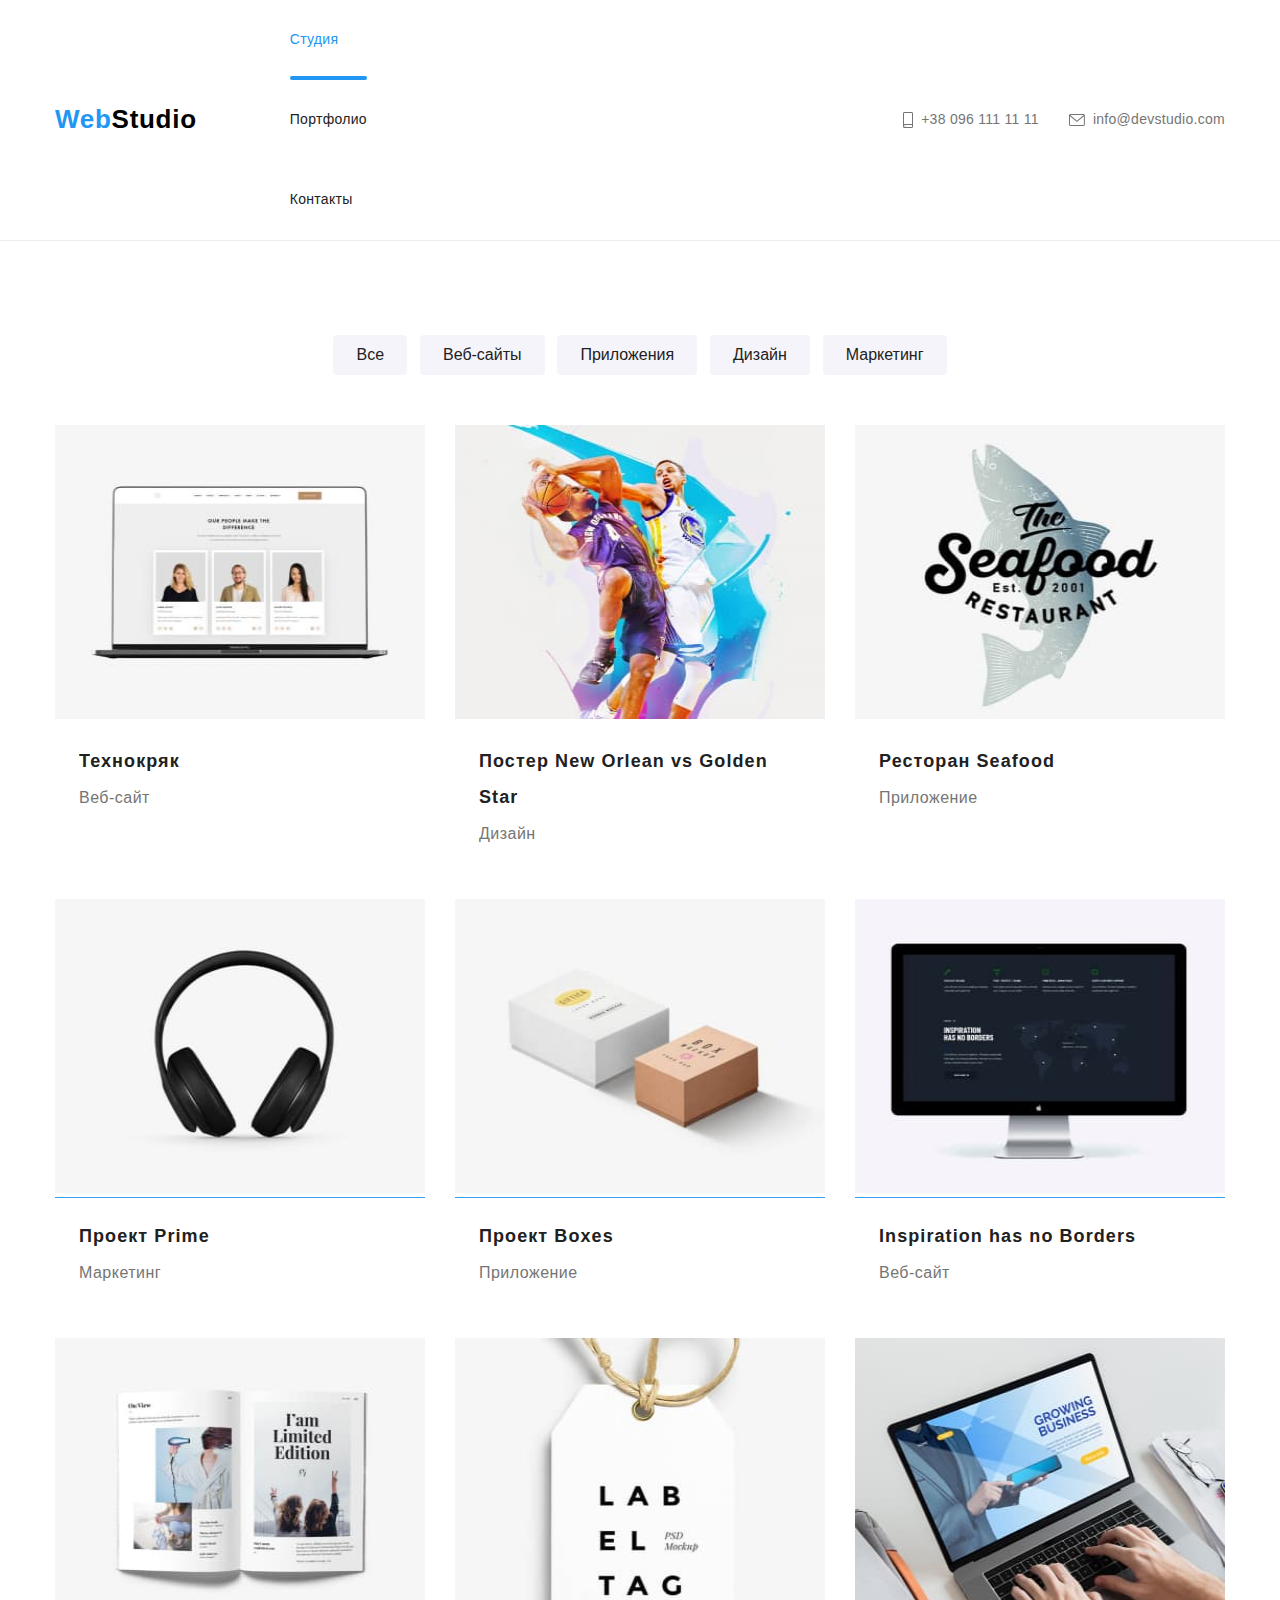
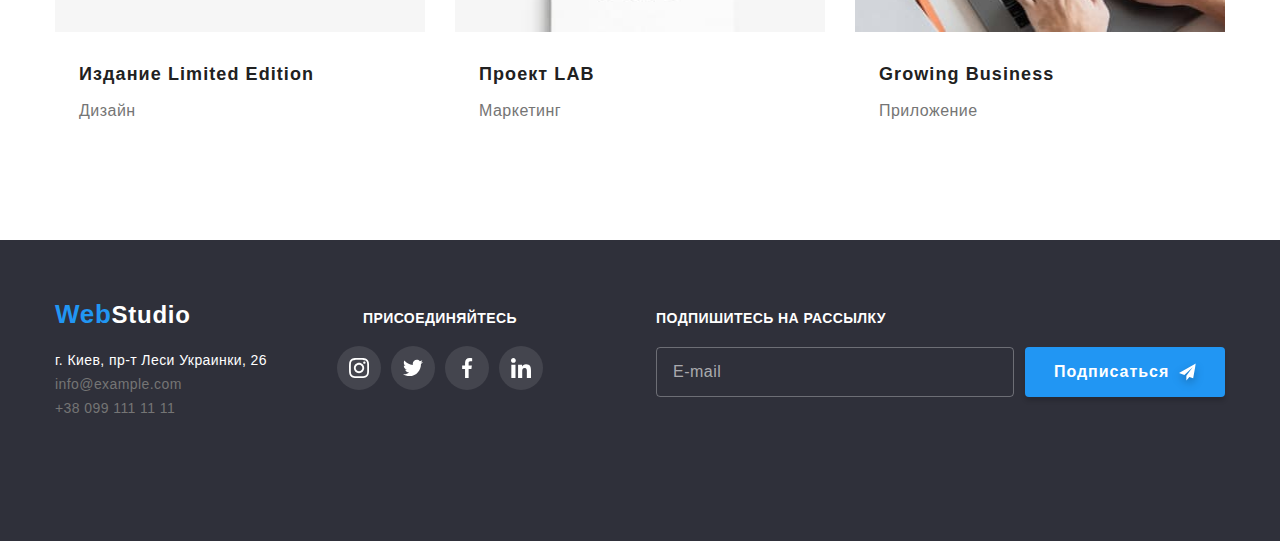
==== commit 9141e63a: "Вносить правки до позиціонування" ====
--- a/portfolio.html
+++ b/portfolio.html
@@ -625,8 +625,8 @@
           </div>
         </div>
         <div class="subscribe">
-          <p class="subscribe__caption">Подпишитесь на рассылку</p>
-          <form action="#" autocomplete="off">
+          <form class="subscribe__form" action="#" autocomplete="off">
+            <p class="subscribe__caption">Подпишитесь на рассылку</p>
             <input
               class="subscribe__input"
               type="text"
--- a/css/main.min.css
+++ b/css/main.min.css
@@ -1,3 +1,3 @@
 /*! modern-normalize v1.0.0 | MIT License | https://github.com/sindresorhus/modern-normalize */*,*::before,*::after{-webkit-box-sizing:border-box;box-sizing:border-box}:root{-moz-tab-size:4;-o-tab-size:4;tab-size:4}html{line-height:1.15;-webkit-text-size-adjust:100%}body{margin:0}body{font-family:system-ui,-apple-system,"Segoe UI",Roboto,Helvetica,Arial,sans-serif,"Apple Color Emoji","Segoe UI Emoji"}hr{height:0;color:inherit}abbr[title]{-webkit-text-decoration:underline dotted;text-decoration:underline dotted}b,strong{font-weight:bolder}code,kbd,samp,pre{font-family:ui-monospace, SFMono-Regular, Consolas, "Liberation Mono", Menlo,- monospace;font-size:1em}small{font-size:80%}sub,sup{font-size:75%;line-height:0;position:relative;vertical-align:baseline}sub{bottom:-0.25em}sup{top:-0.5em}table{text-indent:0;border-color:inherit}button,input,optgroup,select,textarea{font-family:inherit;font-size:100%;line-height:1.15;margin:0}button,select{text-transform:none}button,[type="button"],[type="reset"],[type="submit"]{-webkit-appearance:button}::-moz-focus-inner{border-style:none;padding:0}:-moz-focusring{outline:1px dotted ButtonText}:-moz-ui-invalid{box-shadow:none}legend{padding:0}progress{vertical-align:baseline}::-webkit-inner-spin-button,::-webkit-outer-spin-button{height:auto}[type="search"]{-webkit-appearance:textfield;outline-offset:-2px}::-webkit-search-decoration{-webkit-appearance:none}::-webkit-file-upload-button{-webkit-appearance:button;font:inherit}summary{display:list-item}@font-face{font-family:"Roboto";font-style:normal;font-weight:400;src:url("../fonts/roboto-v20-cyrillic-ext_cyrillic-regular.eot");src:local(""),url("../fonts/roboto-v20-cyrillic-ext_cyrillic-regular.eot?#iefix") format("embedded-opentype"),url("../fonts/roboto-v20-cyrillic-ext_cyrillic-regular.woff2") format("woff2"),url("../fonts/roboto-v20-cyrillic-ext_cyrillic-regular.woff") format("woff"),url("../fonts/roboto-v20-cyrillic-ext_cyrillic-regular.ttf") format("truetype"),url("../fonts/roboto-v20-cyrillic-ext_cyrillic-regular.svg#Roboto") format("svg")}@font-face{font-family:"Roboto";font-style:normal;font-weight:500;src:url("../fonts/roboto-v20-cyrillic-ext_cyrillic-500.eot");src:local(""),url("../fonts/roboto-v20-cyrillic-ext_cyrillic-500.eot?#iefix") format("embedded-opentype"),url("../fonts/roboto-v20-cyrillic-ext_cyrillic-500.woff2") format("woff2"),url("../fonts/roboto-v20-cyrillic-ext_cyrillic-500.woff") format("woff"),url("../fonts/roboto-v20-cyrillic-ext_cyrillic-500.ttf") format("truetype"),url("../fonts/roboto-v20-cyrillic-ext_cyrillic-500.svg#Roboto") format("svg")}@font-face{font-family:"Roboto";font-style:normal;font-weight:700;src:url("../fonts/roboto-v20-cyrillic-ext_cyrillic-700.eot");src:local(""),url("../fonts/roboto-v20-cyrillic-ext_cyrillic-700.eot?#iefix") format("embedded-opentype"),url("../fonts/roboto-v20-cyrillic-ext_cyrillic-700.woff2") format("woff2"),url("../fonts/roboto-v20-cyrillic-ext_cyrillic-700.woff") format("woff"),url("../fonts/roboto-v20-cyrillic-ext_cyrillic-700.ttf") format("truetype"),url("../fonts/roboto-v20-cyrillic-ext_cyrillic-700.svg#Roboto") format("svg")}@font-face{font-family:"Roboto";font-style:normal;font-weight:900;src:url("../fonts/roboto-v20-cyrillic-ext_cyrillic-900.eot");src:local(""),url("../fonts/roboto-v20-cyrillic-ext_cyrillic-900.eot?#iefix") format("embedded-opentype"),url("../fonts/roboto-v20-cyrillic-ext_cyrillic-900.woff2") format("woff2"),url("../fonts/roboto-v20-cyrillic-ext_cyrillic-900.woff") format("woff"),url("../fonts/roboto-v20-cyrillic-ext_cyrillic-900.ttf") format("truetype"),url("../fonts/roboto-v20-cyrillic-ext_cyrillic-900.svg#Roboto") format("svg")}@font-face{font-family:"Raleway";font-style:normal;font-weight:700;src:url("../fonts/raleway-v19-latin-700.eot");src:local(""),url("../fonts/raleway-v19-latin-700.eot?#iefix") format("embedded-opentype"),url("../fonts/raleway-v19-latin-700.woff2") format("woff2"),url("../fonts/raleway-v19-latin-700.woff") format("woff"),url("../fonts/raleway-v19-latin-700.ttf") format("truetype"),url("../fonts/raleway-v19-latin-700.svg#Raleway") format("svg")}.backdrop__container{top:50%;left:50%;-webkit-transform:translate(-50%, -50%);transform:translate(-50%, -50%)}body{font-family:"Roboto",sans-serif;color:#757575;font-style:normal;font-size:16px;font-weight:700;letter-spacing:0.03em;min-width:320px;max-width:1600px;margin-left:auto;margin-right:auto}section{margin:0;padding:0}h1,h2,h3,p,ul{margin:0;padding:0}a{text-decoration:none}li{list-style:none}.container{padding-left:15px;padding-right:15px;margin-left:auto;margin-right:auto}@media screen and (min-width: 480px){.container{width:480px}}@media screen and (min-width: 768px){.container{width:768px}}@media screen and (min-width: 1200px){.container{width:1200px}}.visually-hidden{position:absolute;clip:rect(0 0 0 0);width:1px;height:1px;margin:-1px}.page-header{border-bottom:1px solid #ececec}.page-header__container{position:relative}.page-header__nav{display:-webkit-box;display:-ms-flexbox;display:flex;-webkit-box-align:center;-ms-flex-align:center;align-items:center;max-height:60px}.page-header__menu-btn{display:-webkit-inline-box;display:-ms-inline-flexbox;display:inline-flex;padding:0;margin:0;margin-left:auto;border:none;background-color:transparent;cursor:pointer;z-index:2}.page-header__menu-btn:hover,.page-header__menu-btn:focus{fill:#2196f3}@media screen and (min-width: 768px){.page-header__menu-btn{display:none}}.page-header__menu-close{display:none}.page-header__menu-btn.is-open .page-header__menu_close{display:block}.page-header__menu-btn.is-open .page-header__menu_humburger{display:none}.page-header__menu{display:-webkit-box;display:-ms-flexbox;display:flex;-webkit-box-pack:justify;-ms-flex-pack:justify;justify-content:space-between}@media screen and (max-width: 767px){.page-header__menu{display:none;-webkit-box-orient:vertical;-webkit-box-direction:normal;-ms-flex-direction:column;flex-direction:column;position:absolute;top:0;left:0;width:100%;min-height:550px;height:100vh;padding:48px 40px;-webkit-box-shadow:0px 4px 8px rgba(0,0,0,0.04),0px 2px 4px rgba(0,0,0,0.08),0px 1px 3px rgba(0,0,0,0.16);box-shadow:0px 4px 8px rgba(0,0,0,0.04),0px 2px 4px rgba(0,0,0,0.08),0px 1px 3px rgba(0,0,0,0.16);background-color:#fff;z-index:1}.page-header__menu.is-open{display:-webkit-box;display:-ms-flexbox;display:flex}}@media screen and (max-width: 767px) and (min-width: 768px){.page-header__menu{display:-webkit-box;display:-ms-flexbox;display:flex;-webkit-box-align:center;-ms-flex-align:center;align-items:center}}@media screen and (max-width: 767px) and (min-width: 768px){.page-header__menu{-webkit-box-flex:1;-ms-flex-positive:1;flex-grow:1}}@media screen and (min-width: 768px){.page-header__list-pages{display:-webkit-box;display:-ms-flexbox;display:flex;margin-right:84px}.page-header__list-pages__item{margin-right:50px}.page-header__list-pages__item:last-child{margin-right:0}}@media screen and (max-width: 767px){.page-header__item-pages{margin-bottom:32px}}.page-header__item-pages:last-child{margin-bottom:0}.page-header__link{font-weight:500;font-size:40px;line-height:1.175em;letter-spacing:0.02em;position:relative;color:#212121;-webkit-transition-property:color;transition-property:color;-webkit-transition-duration:250ms;transition-duration:250ms;-webkit-transition-timing-function:cubic-bezier(0.4, 0, 0.2, 1);transition-timing-function:cubic-bezier(0.4, 0, 0.2, 1)}.page-header__link--current{color:#2196f3}@media screen and (min-width: 768px){.page-header__link--current::after{content:"";position:absolute;left:0;bottom:0;display:block;width:100%;height:4px;background-color:#2196f3;border-radius:2px}}.page-header .page-header__list-contacts{padding:0}.page-header .page-header__list-contacts .page-header__item-contacts{margin-right:30px}.page-header .page-header__list-contacts .page-header__item-contacts:last-child{margin-right:0}.page-header .page-header__list-contacts .page-header__contacts-link{display:-webkit-box;display:-ms-flexbox;display:flex;-webkit-box-align:center;-ms-flex-align:center;align-items:center;font-weight:500;font-size:14px;line-height:1.14em;letter-spacing:0.02em;color:#757575}@media screen and (min-width: 768px) and (max-width: 1199px){.page-header .page-header__list-contacts .page-header__contacts-link{font-size:12px;line-height:1.17em}}.page-header .page-header__list-contacts .page-header__contacts-link:hover,.page-header .page-header__list-contacts .page-header__contacts-link:focus{color:#2196f3}.page-header .page-header__list-contacts .page-header__contacts--envelope{display:none;width:16px;height:12px;fill:currentColor;margin-right:10px}.page-header .page-header__list-contacts .page-header__contacts--smartphone{display:none;width:10px;height:16px;fill:currentColor;margin-right:10px}@media screen and (max-width: 767px){.page-header .page-header__list-contacts{display:-webkit-box;display:-ms-flexbox;display:flex;-webkit-box-orient:vertical;-webkit-box-direction:reverse;-ms-flex-direction:column-reverse;flex-direction:column-reverse;margin-bottom:64px}.page-header .page-header__list-contacts .page-header__contacts-link{font-size:24px;line-height:1.17em}.page-header .page-header__list-contacts .page-header__item-contacts:last-child .page-header__contacts-link{margin-bottom:32px;font-size:34px;line-height:1.18;color:#2196f3}}@media screen and (min-width: 768px){.page-header .page-header__list-contacts{margin-left:auto}.page-header .page-header__list-contacts .page-header__contacts--envelope,.page-header .page-header__list-contacts .page-header__contacts--smartphone{display:block}}@media screen and (max-width: 1199px){.page-header .page-header__list-contacts .page-header__item-contacts:first-child{margin-bottom:10px}}@media screen and (min-width: 1200px){.page-header .page-header__list-contacts{display:-webkit-box;display:-ms-flexbox;display:flex}.page-header .page-header__list-contacts .page-header__contacts-link{padding:32px 0}}.page-header .page-header__list-social{display:-webkit-box;display:-ms-flexbox;display:flex}.page-header .page-header__list-social .page-header__item-social{padding:0 10px}.page-header .page-header__list-social .page-header__item-social:not(:first-child){border-left:1px solid rgba(33,33,33,0.2)}.page-header .page-header__list-social .page-header__item-social:first-child{padding-left:0}.page-header .page-header__list-social .page-header__item-social:last-child{padding-right:0}.page-header .page-header__list-social .page-header__link-social{font-weight:500;font-size:18px;line-height:1.22;letter-spacing:0.02em;color:#2196f3}@media screen and (min-width: 768px){.page-header .page-header__list-social{display:none}}.page-header__link--current{color:#2196f3}.page-header__link:hover,.page-header__link:focus{color:#2196f3}.page-header__contacts--envelope,.page-header__contacts--smartphone{display:none}@media (min-width: 767px){.page-header{padding:21px 15px}.page-header__container{display:-webkit-box;display:-ms-flexbox;display:flex;-webkit-box-orient:horizontal;-webkit-box-direction:normal;-ms-flex-direction:row;flex-direction:row;-webkit-box-align:center;-ms-flex-align:center;align-items:center}.page-header__item-pages{display:inline-block}.page-header__container{padding-left:0;padding-right:0}.page-header__list-pages{display:-webkit-box;display:-ms-flexbox;display:flex;-webkit-box-align:center;-ms-flex-align:center;align-items:center;-webkit-box-pack:center;-ms-flex-pack:center;justify-content:center}.page-header__menu{padding:0}.page-header__item-social{display:none}.page-header__item-pages:not(:last-child){margin-right:40px;margin-bottom:0}.page-header__item-pages:last-child{margin-right:84px;margin-bottom:0}.page-header__link{font-size:14px;line-height:1.14em;padding-top:32px;padding-bottom:32px}.page-header__link::after{content:"";position:absolute;bottom:0;left:0;display:block;width:100%;height:4px;border-radius:2px;background-color:#2196f3;opacity:0;-webkit-transition-property:opacity;transition-property:opacity;-webkit-transition-duration:250ms;transition-duration:250ms;-webkit-transition-timing-function:cubic-bezier(0.4, 0, 0.2, 1);transition-timing-function:cubic-bezier(0.4, 0, 0.2, 1)}.page-header__link--current.page-header__link::after,.page-header__link:hover::after{opacity:1}.page-header__list-contacts{display:-webkit-box;display:-ms-flexbox;display:flex;-webkit-box-orient:vertical;-webkit-box-direction:reverse;-ms-flex-direction:column-reverse;flex-direction:column-reverse}.page-header__item-tel{font-size:12px;line-height:1.17em;margin:0}.page-header__item-mail{font-size:12px;line-height:1.17em;margin-bottom:10px}.page-header__contacts--mail,.page-header__contacts--tel{color:#757575;-webkit-transition-property:color;transition-property:color;-webkit-transition-duration:250ms;transition-duration:250ms;-webkit-transition-timing-function:cubic-bezier(0.4, 0, 0.2, 1);transition-timing-function:cubic-bezier(0.4, 0, 0.2, 1)}.page-header__contacts--mail:hover,.page-header__contacts--mail:focus,.page-header__contacts--tel:hover,.page-header__contacts--tel:focus,.page-header__contacts--icon:hover,.page-header__contacts--icon:focus{color:#2196f3}.page-header__contacts--mail,.page-header__contacts--tel{display:-webkit-box;display:-ms-flexbox;display:flex;-webkit-box-align:center;-ms-flex-align:center;align-items:center}.page-header__contacts--icon{margin-right:10px;fill:currentColor}.page-header__contacts--envelope{display:inline-block;width:16px;height:12px}.page-header__contacts--smartphone{display:inline-block;width:10px;height:16px}}@media (min-width: 1023px){.page-header{padding:24px 15px}.page-header__container{display:-webkit-box;display:-ms-flexbox;display:flex;-webkit-box-orient:horizontal;-webkit-box-direction:normal;-ms-flex-direction:row;flex-direction:row;-webkit-box-align:center;-ms-flex-align:center;align-items:center}.page-header__item-pages{display:inline-block}.page-header__container{padding-left:0;padding-right:0}.page-header__list-pages{display:-webkit-box;display:-ms-flexbox;display:flex;-webkit-box-align:center;-ms-flex-align:center;align-items:center;-webkit-box-pack:center;-ms-flex-pack:center;justify-content:center}.page-header__menu{padding:0}.page-header__item-social{display:none}.page-header__item-pages:not(:last-child){margin-right:50px;margin-bottom:0}.page-header__item-pages:last-child{margin-right:305px;margin-bottom:0}.page-header__link{font-size:14px;line-height:1.14em;padding-top:32px;padding-bottom:32px}.page-header__link::after{content:"";position:absolute;bottom:0;left:0;display:block;width:100%;height:4px;border-radius:2px;background-color:#2196f3;opacity:0;-webkit-transition-property:opacity;transition-property:opacity;-webkit-transition-duration:250ms;transition-duration:250ms;-webkit-transition-timing-function:cubic-bezier(0.4, 0, 0.2, 1);transition-timing-function:cubic-bezier(0.4, 0, 0.2, 1)}.page-header__link--current.page-header__link::after,.page-header__link:hover::after{opacity:1}.page-header__list-contacts{display:-webkit-box;display:-ms-flexbox;display:flex;-webkit-box-orient:horizontal;-webkit-box-direction:reverse;-ms-flex-direction:row-reverse;flex-direction:row-reverse}.page-header__item-tel{font-size:12px;line-height:1.17em;margin:0}.page-header__item-mail{font-size:12px;line-height:1.17em;margin-bottom:0}.page-header__contacts--mail,.page-header__contacts--tel{color:#757575;-webkit-transition-property:color;transition-property:color;-webkit-transition-duration:250ms;transition-duration:250ms;-webkit-transition-timing-function:cubic-bezier(0.4, 0, 0.2, 1);transition-timing-function:cubic-bezier(0.4, 0, 0.2, 1)}.page-header__contacts--mail:hover,.page-header__contacts--mail:focus,.page-header__contacts--tel:hover,.page-header__contacts--tel:focus,.page-header__contacts--icon:hover,.page-header__contacts--icon:focus{color:#2196f3}.page-header__contacts--mail,.page-header__contacts--tel{display:-webkit-box;display:-ms-flexbox;display:flex;-webkit-box-align:center;-ms-flex-align:center;align-items:center}.page-header__contacts--mail{margin-right:30px}.page-header__contacts--icon{margin-right:10px;fill:currentColor}.page-header__contacts--envelope{display:inline-block;width:16px;height:12px}.page-header__contacts--smartphone{display:inline-block;width:10px;height:16px}}.logo{font-family:"Raleway",sans-serif;font-size:24px;line-height:1.17em;letter-spacing:0.03em}.page-header__logo--blue,.footer__logo--blue{color:#2196f3}.page-header__logo--black{margin-right:88px;color:#000}.footer__logo{margin-bottom:20px;text-align:center}.footer__logo--white{color:#fff}@media (min-width: 1023px){.footer__logo{text-align:left}}@media (min-width: 767px){footer__logo-address{margin-right:165px}}.hero{padding:0;text-align:center;background:#c4c4c4}.hero__overlay{min-width:320px;max-width:1600px;height:400px;margin-left:auto;margin-right:auto;padding-top:118px;padding-bottom:118px;background-image:-webkit-gradient(linear, left top, right top, from(rgba(47,48,58,0.4)), to(rgba(47,48,58,0.4))),url(../images/hero-mobile.jpg);background-image:linear-gradient(to right, rgba(47,48,58,0.4), rgba(47,48,58,0.4)),url(../images/hero-mobile.jpg);background-repeat:no-repeat;background-position:center;background-size:cover}@media screen and (min-width: 481px){.hero__overlay{background-image:-webkit-gradient(linear, left top, right top, from(rgba(47,48,58,0.4)), to(rgba(47,48,58,0.4))),url(../images/hero-tablet.jpg);background-image:linear-gradient(to right, rgba(47,48,58,0.4), rgba(47,48,58,0.4)),url(../images/hero-tablet.jpg)}}@media screen and (min-width: 769px){.hero__overlay{background-image:-webkit-gradient(linear, left top, right top, from(rgba(47,48,58,0.4)), to(rgba(47,48,58,0.4))),url(../images/hero.jpg);background-image:linear-gradient(to right, rgba(47,48,58,0.4), rgba(47,48,58,0.4)),url(../images/hero.jpg)}}@media screen and (min-width: 1200px){.hero__overlay{height:600px;padding-top:200px;padding-bottom:200px}}.hero__caption{font-weight:900;font-size:26px;line-height:1.62em;text-align:center;letter-spacing:0.06em;text-transform:uppercase;max-width:360px;margin-left:auto;margin-right:auto;margin-top:0;margin-bottom:30px;color:#fff}@media screen and (min-width: 1200px){.hero__caption{font-size:44px;line-height:1.36;width:696px}}.hero__button{font-weight:700;line-height:1.875em;text-align:center;color:#fff;background-color:#2196f3;cursor:pointer;min-width:200px;max-height:50px;border:1px solid transparent;-webkit-box-shadow:0px 4px 4px rgba(0,0,0,0.15);box-shadow:0px 4px 4px rgba(0,0,0,0.15);border-radius:4px;padding:10px 32px}@media (min-width: 1023px){.hero__caption{font-size:44px;max-width:696px;line-height:1.4em}}.backdrop{position:fixed;top:0;left:0;width:100%;height:100%;background:rgba(0,0,0,0.2);-webkit-transition-property:all;transition-property:all;-webkit-transition-duration:250ms;transition-duration:250ms;-webkit-transition-timing-function:cubic-bezier(0.4, 0, 0.2, 1);transition-timing-function:cubic-bezier(0.4, 0, 0.2, 1)}.backdrop__container{position:absolute;top:50%;left:50%;padding:40px;min-width:320px;width:100%;max-width:450px;height:609px;-webkit-box-shadow:0px 1px 3px rgba(0,0,0,0.12),0px 1px 1px rgba(0,0,0,0.14),0px 2px 1px rgba(0,0,0,0.2);box-shadow:0px 1px 3px rgba(0,0,0,0.12),0px 1px 1px rgba(0,0,0,0.14),0px 2px 1px rgba(0,0,0,0.2);border-radius:4px;background:#fff}.backdrop--hidden{opacity:0;pointer-events:none}@media (min-width: 1023px){.backdrop__container{max-width:528px;height:581px}}.modal__caption{font-size:20px;line-height:23px;text-align:center;color:#212121;margin-bottom:12px}.modal__input-caption{font-weight:normal;font-size:12px;line-height:14px;letter-spacing:0.01em;color:#757575;margin-bottom:10px}.modal__input-name{margin-bottom:4px}.modal__input-field,.modal__feedback{position:relative;left:50%;-webkit-transform:translateX(-50%);transform:translateX(-50%);width:370px;height:40px;border:1px solid rgba(33,33,33,0.2);padding:12px 42px;border-radius:4px;-webkit-transition-property:border;transition-property:border;-webkit-transition-duration:250ms;transition-duration:250ms;-webkit-transition-timing-function:cubic-bezier(0.4, 0, 0.2, 1);transition-timing-function:cubic-bezier(0.4, 0, 0.2, 1)}.modal__input-field-box{position:relative}.modal__img{position:absolute;left:12px;top:50%;-webkit-transform:translateY(-50%);transform:translateY(-50%);width:18px;height:18px;fill:#212121;-webkit-transition-property:fill;transition-property:fill;-webkit-transition-duration:250ms;transition-duration:250ms;-webkit-transition-timing-function:cubic-bezier(0.4, 0, 0.2, 1);transition-timing-function:cubic-bezier(0.4, 0, 0.2, 1)}.modal__feedback{height:120px;padding:12px 16px;margin-bottom:10px;resize:none}.modal__input-field:hover,.modal__input-field:focus,.modal__feedback:hover,.modal__feedback:focus{outline:none;border:1px solid #2196f3}.modal__input-field:hover+.modal__img,.modal__input-field:focus+.modal__img{fill:#2196f3}.modal__close-button{position:absolute;top:8px;right:8px;width:30px;height:30px;padding:10px;text-align:center;background-color:#fff;border:1px solid rgba(0,0,0,0.1);border-radius:30px}.modal__close-icon{position:absolute;width:11px;height:11px;top:50%;left:50%;-webkit-transform:translate(-50%, -50%);transform:translate(-50%, -50%);fill:currentColor;-webkit-transition-property:fill;transition-property:fill;-webkit-transition-duration:250ms;transition-duration:250ms;-webkit-transition-timing-function:cubic-bezier(0.4, 0, 0.2, 1);transition-timing-function:cubic-bezier(0.4, 0, 0.2, 1)}.modal__close-button:hover .modal__close-icon,.modal__close-button:focus .modal__close-icon{fill:#2196f3}.modal__checkbox{position:relative;font-size:14px;line-height:24px;color:#757575;padding-bottom:30px;text-align:right}.modal__checkbox-text{position:relative;font-weight:400;font-size:12px;line-height:1.7em;letter-spacing:0.03em;color:#757575}.modal__checkbox-icon{position:absolute;width:16px;height:15px;left:0;top:50%;-webkit-transform:translateY(-50%);transform:translateY(-50%);border:1px solid #212121;border-radius:2px;text-align:center;cursor:pointer;-webkit-transition-property:color background-color box-shadow;transition-property:color background-color box-shadow;-webkit-transition-duration:250ms;transition-duration:250ms;-webkit-transition-timing-function:cubic-bezier(0.4, 0, 0.2, 1);transition-timing-function:cubic-bezier(0.4, 0, 0.2, 1)}.modal__checkbox-icon--unchecked{background-color:none;fill:#212121}.modal__checkbox-input:not(:checked) ~ * .modal__checkbox-icon--checked{background-color:none;fill:none}.modal__checkbox-input:checked ~ * .modal__checkbox-icon--checked{background-color:#2196f3;fill:#fff;border:1px solid #2196f3}.modal__link{text-decoration:underline;color:#2196f3;font-size:12px;line-height:1.7em;padding-bottom:30px}.modal__send-button{position:absolute;left:50%;-webkit-transform:translateX(-50%);transform:translateX(-50%);min-width:200px;max-height:50px;font-size:16px;line-height:1.875em;letter-spacing:0.06em;text-align:center;cursor:pointer;background-color:#2196f3;color:#fff;border:1px solid transparent;-webkit-box-shadow:0px 4px 4px rgba(0,0,0,0.15);box-shadow:0px 4px 4px rgba(0,0,0,0.15);border-radius:4px;padding:10px 56px;-webkit-transition-property:background-color;transition-property:background-color;-webkit-transition-duration:250ms;transition-duration:250ms;-webkit-transition-timing-function:cubic-bezier(0.4, 0, 0.2, 1);transition-timing-function:cubic-bezier(0.4, 0, 0.2, 1)}.modal__send-button:hover,.modal__send-button:focus{background-color:#188ce8}@media (min-width: 1023px){.modal__input-field,.modal__feedback{width:448px}}.advantages{padding-top:60px;padding-bottom:60px}.advantages__item{width:450px;padding:0}.advantages__img{width:450px;height:120px;background-color:#f5f4fa;padding:25px 190px;margin-bottom:30px;border-radius:4px}.advantages__icon{width:70px;height:70px;margin:auto;fill:currentColor}.advantages__caption{font-size:14px;line-height:1.14em;text-transform:uppercase;color:#212121;margin-bottom:10px;text-align:center}.advantages__text{font-weight:400;font-size:14px;line-height:1.71em;max-width:450px;margin-right:auto;margin-left:auto;margin-bottom:30px}@media (min-width: 767px){.advantages__list{display:-webkit-box;display:-ms-flexbox;display:flex;-webkit-box-pack:center;-ms-flex-pack:center;justify-content:center;-ms-flex-wrap:wrap;flex-wrap:wrap}.advantages__item{width:354px;-ms-flex-preferred-size:calc(100% / 3 - 10px);flex-basis:calc(100% / 3 - 10px)}.advantages__item:not(:last-child){margin-bottom:30px}.advantages__item:not(:nth-child(2n)){margin-right:30px}.advantages__item:nth-child(3){margin-bottom:0}.advantages__img{max-width:354px;padding:25px 144px}}@media (min-width: 1023px){.advantages__caption{text-align:left}.advantages__list{display:-webkit-box;display:-ms-flexbox;display:flex;-webkit-box-pack:center;-ms-flex-pack:center;justify-content:center}.advantages__item{width:270px;-ms-flex-preferred-size:calc(100% / 4);flex-basis:calc(100% / 4)}.advantages__item:not(:last-child){margin-bottom:0}.advantages__item:not(:nth-child(2n)){margin-right:0}.advantages__img{max-width:270px;padding:25px 100px}.advantages__text{max-width:270px;margin-left:0;margin-bottom:0}}.occupation{display:none;padding-bottom:94px}.occupation__caption{font-size:36px;line-height:1.17em;text-align:center;color:#212121;margin-bottom:50px}.occupation__item{display:inline-block;position:relative;max-width:370px}.occupation__list>.occupation__item:not(:last-child){margin-right:30px}.occupation__text{position:absolute;font-size:14px;line-height:1.14em;text-align:center;text-transform:uppercase;width:370px;height:70px;padding-top:27px;top:224px;background:rgba(47,48,58,0.8);color:#fff}.address__item{text-align:center;font-style:normal;font-weight:400;font-size:14px;line-height:1.71em;letter-spacing:0.03em;margin-bottom:60px}.address__item:not(:last-child){margin-bottom:8px}.address__text--white{color:#fff}.address__text--grey{color:rgba(255,255,255,0.6)}@media (min-width: 1023px){.address__item{text-align:left;margin-bottom:0}.address{margin-right:85px}}.social__list{display:-webkit-box;display:-ms-flexbox;display:flex;-webkit-box-pack:center;-ms-flex-pack:center;justify-content:center}.social__list>.social__item:not(:last-child){margin-right:10px}.social__link{display:-webkit-inline-box;display:-ms-inline-flexbox;display:inline-flex;-webkit-box-pack:center;-ms-flex-pack:center;justify-content:center;-webkit-box-align:center;-ms-flex-align:center;align-items:center;background-color:rgba(255,255,255,0.1);width:44px;height:44px;border-radius:50%;color:#afb1b8;-webkit-transition-property:background-color color;transition-property:background-color color;-webkit-transition-duration:250ms;transition-duration:250ms;-webkit-transition-timing-function:cubic-bezier(0.4, 0, 0.2, 1);transition-timing-function:cubic-bezier(0.4, 0, 0.2, 1)}.social__link:hover,.social__link:focus{background-color:#2196f3;color:#fff}.social__icon{width:20px;height:20px;fill:currentColor}.social__icon--white{fill:#fff}.social__caption{font-style:normal;font-weight:bold;font-size:14px;line-height:16px;text-align:center;letter-spacing:0.03em;text-transform:uppercase;color:#fff;margin-bottom:20px}.social__footer{margin-bottom:60px}@media (min-width: 1023px){.social__footer{margin-bottom:0;margin-right:93px}}.team{background-color:#f5f4fa;padding-top:60px;padding-bottom:60px}.team__caption{font-size:28px;line-height:1.18em;text-align:center;color:#212121;margin-bottom:30px}.team__item{background-color:#fff;padding-bottom:24px;max-width:450px;border-radius:0px 0px 4px 4px;-webkit-box-shadow:0px 1px 3px rgba(0,0,0,0.12),0px 1px 1px rgba(0,0,0,0.14),0px 2px 1px rgba(0,0,0,0.2);box-shadow:0px 1px 3px rgba(0,0,0,0.12),0px 1px 1px rgba(0,0,0,0.14),0px 2px 1px rgba(0,0,0,0.2)}.team__img{margin-bottom:30px}.team__text-caption{font-weight:500;font-size:16px;color:#212121;margin-bottom:10px}.team__text{font-weight:400;font-size:16px;line-height:1.17em;text-align:center;margin-bottom:16px}@media (min-width: 767px){.team__list{display:-webkit-box;display:-ms-flexbox;display:flex;-webkit-box-pack:center;-ms-flex-pack:center;justify-content:center;-ms-flex-wrap:wrap;flex-wrap:wrap}.team__item{width:354px;-ms-flex-preferred-size:calc(100% / 3 - 10px);flex-basis:calc(100% / 3 - 10px)}.team__item:not(:last-child){margin-bottom:30px}.team__item:not(:nth-child(2n)){margin-right:30px}.team__item:nth-child(3){margin-bottom:0}.team__img{max-width:354px}}@media (min-width: 1023px){.team__list{display:-webkit-box;display:-ms-flexbox;display:flex;-webkit-box-pack:center;-ms-flex-pack:center;justify-content:center;-ms-flex-wrap:nowrap;flex-wrap:nowrap}.team__item{width:270px;-ms-flex-preferred-size:calc(100% / 4);flex-basis:calc(100% / 4)}.team__item:not(:last-child){margin-right:30px;margin-bottom:0}.team__item:nth-child(3){margin-bottom:0}.team__img{max-width:270px}}.customers{padding-top:60px;padding-bottom:60px}@media screen and (min-width: 1200px){.customers{padding-top:94px;padding-bottom:94px}}.customers__caption{font-size:28px;line-height:1.18em;text-align:center;color:#212121;margin-bottom:30px}@media screen and (min-width: 1200px){.customers__caption{margin-bottom:50px}}.customers__list{display:-webkit-box;display:-ms-flexbox;display:flex;-webkit-box-pack:center;-ms-flex-pack:center;justify-content:center;-ms-flex-wrap:wrap;flex-wrap:wrap}.customers__item{-ms-flex-preferred-size:calc(100% / 2 - 15px);flex-basis:calc(100% / 2 - 15px)}@media screen and (min-width: 768px){.customers__item{-ms-flex-preferred-size:calc((100% - 2 * 30px) / 3);flex-basis:calc((100% - 2 * 30px) / 3)}}@media screen and (min-width: 1200px){.customers__item{-ms-flex-preferred-size:calc((100% - 6 * 30px) / 6);flex-basis:calc((100% - 6 * 30px) / 6)}}@media screen and (max-width: 767px){.customers__item:nth-child(2n+1){margin-right:30px}.customers__item:nth-child(-n+4){margin-bottom:30px}}@media screen and (min-width: 768px) and (max-width: 1199px){.customers__item:nth-child(-n+3){margin-bottom:30px}.customers__item:not(:nth-child(3n+3)){margin-right:30px}}.customers__link{display:-webkit-inline-box;display:-ms-inline-flexbox;display:inline-flex;-webkit-box-pack:center;-ms-flex-pack:center;justify-content:center;-webkit-box-align:center;-ms-flex-align:center;align-items:center;-ms-flex-wrap:wrap;flex-wrap:wrap;color:#afb1b8;border:1px solid #afb1b8;border-radius:4px;min-width:208px;height:90px;-webkit-transition-property:border-color color;transition-property:border-color color;-webkit-transition-duration:250ms;transition-duration:250ms;-webkit-transition-timing-function:cubic-bezier(0.4, 0, 0.2, 1);transition-timing-function:cubic-bezier(0.4, 0, 0.2, 1)}.customers__link:hover,.customers__link:focus{fill:#2196f3;border-color:#2196f3}@media screen and (min-width: 1200px){.customers__link{width:170px}}.customers__icon{width:100%;height:55%;fill:currentColor}.footer{background-color:#2f303a;padding-top:60px;padding-bottom:60px;text-align:center}.subscribe{margin-left:auto;margin-right:auto}.subscribe__caption{font-style:normal;font-weight:bold;font-size:14px;line-height:16px;text-align:center;letter-spacing:0.03em;text-transform:uppercase;color:#fff;margin-bottom:20px}.subscribe__input{position:relative;left:50%;-webkit-transform:translateX(-50%);transform:translateX(-50%);width:450px;height:50px;background-color:transparent;margin-right:7px;border:1px solid rgba(255,255,255,0.3);-webkit-box-sizing:border-box;box-sizing:border-box;-webkit-filter:drop-shadow(0px 4px 4px rgba(0,0,0,0.15));filter:drop-shadow(0px 4px 4px rgba(0,0,0,0.15));border-radius:4px;padding:15px 16px;font-size:16px;line-height:1.25em;color:rgba(255,255,255,0.6);margin-bottom:20px}.subscribe__button{position:relative;width:200px;height:50px;background:#2196f3;border:1px solid transparent;-webkit-box-shadow:0px 4px 4px rgba(0,0,0,0.15);box-shadow:0px 4px 4px rgba(0,0,0,0.15);border-radius:4px;padding:10px 29px;font-weight:bold;font-size:16px;line-height:1.875em;text-align:left;letter-spacing:0.06em;left:50%;-webkit-transform:translateX(-50%);transform:translateX(-50%);color:#fff}.subscribe__icon{position:absolute;top:50%;-webkit-transform:translateY(-50%);transform:translateY(-50%);width:24px;height:24px;fill:#fff;margin-left:10px}@media (max-width: 768px){.subscribe{margin-right:0}.subscribe form{display:-webkit-box;display:-ms-flexbox;display:flex;-webkit-box-pack:center;-ms-flex-pack:center;justify-content:center;-webkit-box-orient:vertical;-webkit-box-direction:normal;-ms-flex-direction:column;flex-direction:column}}@media (min-width: 1023px){.subscribe{margin-left:0;margin-right:0}.subscribe__input{width:358px;margin-bottom:0;left:0;-webkit-transform:translateX(0);transform:translateX(0)}.subscribe__button{left:0;-webkit-transform:translateX(0);transform:translateX(0)}.subscribe__caption{text-align:left}}.portfolio{padding-top:60px;padding-bottom:60px}@media screen and (min-width: 1200px){.portfolio{padding-top:94px;padding-bottom:94px}}.filter__list{margin-bottom:40px}.filter__item{display:inline-block}.filter__list>.filter__item:not(:last-child){margin-right:8px}.filter__button{font-weight:500;font-size:16px;line-height:1.625em;text-align:center;color:#212121;background-color:#f5f4fa;min-height:40px;cursor:pointer;border:1px solid transparent;border-radius:4px;padding-top:6px;padding-left:22px;padding-bottom:6px;padding-right:22px;margin-bottom:15px;-webkit-transition-property:color background-color box-shadow;transition-property:color background-color box-shadow;-webkit-transition-duration:250ms;transition-duration:250ms;-webkit-transition-timing-function:cubic-bezier(0.4, 0, 0.2, 1);transition-timing-function:cubic-bezier(0.4, 0, 0.2, 1)}.filter__button:hover,.filter__button:focus{color:#fff;background-color:#2196f3;-webkit-box-shadow:0px 3px 1px rgba(0,0,0,0.1),0px 1px 2px rgba(0,0,0,0.08),0px 2px 2px rgba(0,0,0,0.12);box-shadow:0px 3px 1px rgba(0,0,0,0.1),0px 1px 2px rgba(0,0,0,0.08),0px 2px 2px rgba(0,0,0,0.12)}@media (min-width: 767px){.filter__list{text-align:center;margin-bottom:30px}.filter__button{margin-bottom:0}}@media (min-width: 1023px){.filter__list{margin-bottom:50px}}.projects__list{display:-webkit-box;display:-ms-flexbox;display:flex;-ms-flex-wrap:wrap;flex-wrap:wrap;-webkit-box-pack:justify;-ms-flex-pack:justify;justify-content:space-between}.projects__item{margin-bottom:30px}.projects__item:last-child{margin-bottom:0}@media screen and (min-width: 768px){.projects__item{max-width:354px;-ms-flex-preferred-size:calc(100% / 2 - 15px);flex-basis:calc(100% / 2 - 15px)}}@media screen and (min-width: 1200px){.projects__item{max-width:370px;-ms-flex-preferred-size:calc((100% - 2 * 30px) / 3);flex-basis:calc((100% - 2 * 30px) / 3);margin-right:30px}.projects__item:nth-child(3n){margin-right:0}.projects__item:nth-last-child(-n+3){margin-bottom:0}.projects__item:hover,.projects__item:focus{-webkit-box-shadow:0px 1px 1px rgba(0,0,0,0.12),0px 4px 4px rgba(0,0,0,0.06),1px 4px 6px rgba(0,0,0,0.16);box-shadow:0px 1px 1px rgba(0,0,0,0.12),0px 4px 4px rgba(0,0,0,0.06),1px 4px 6px rgba(0,0,0,0.16)}}.projects__img{position:relative;overflow:hidden}.projects__overlay{position:absolute;width:calc(100% + 2px);height:294px;background-color:#2196f3;top:0;left:0;opacity:0.9;padding:77px 24px;-webkit-transform:translateY(calc(100% + 4px));transform:translateY(calc(100% + 4px));-webkit-transition-property:-webkit-transform;transition-property:-webkit-transform;transition-property:transform;transition-property:transform, -webkit-transform;-webkit-transition-duration:250ms;transition-duration:250ms;-webkit-transition-timing-function:cubic-bezier(0.4, 0, 0.2, 1);transition-timing-function:cubic-bezier(0.4, 0, 0.2, 1)}.projects__item:hover .projects__overlay,.projects__item:focus .projects__overlay{-webkit-transform:translateY(0);transform:translateY(0)}.projects__overlay-text{font-size:18px;font-weight:400;line-height:1.56em;color:#fff}.projects__block{display:inline-block;padding-top:20px;padding-right:24px;padding-bottom:20px;padding-left:24px;max-width:370px}.projects__caption{font-size:18px;line-height:2em;letter-spacing:0.06em;color:#212121;margin-bottom:4px}.projects__text{font-weight:400;line-height:1.875em}.projects__photo{width:450px;height:294px}@media (min-width: 767px){.projects__list{display:-webkit-box;display:-ms-flexbox;display:flex;-webkit-box-pack:center;-ms-flex-pack:center;justify-content:center;-ms-flex-wrap:wrap;flex-wrap:wrap}.projects__list:last-child{display:-webkit-box;display:-ms-flexbox;display:flex;-webkit-box-pack:left;-ms-flex-pack:left;justify-content:left}.projects__item{max-width:354px}.projects__item:not(:last-child){-ms-flex-preferred-size:calc(100% / 3 - 10px);flex-basis:calc(100% / 3 - 10px)}.projects__item:last-child{margin-bottom:0}.projects__item:not(:nth-child(2n)){margin-right:30px}.projects__img{max-width:354px}.projects__photo{max-width:354px}}@media (min-width: 1023px){.projects__list{display:-webkit-box;display:-ms-flexbox;display:flex;-webkit-box-pack:center;-ms-flex-pack:center;justify-content:center;-ms-flex-wrap:wrap;flex-wrap:wrap;margin-right:-30px}.projects__list:last-child{display:-webkit-box;display:-ms-flexbox;display:flex;-webkit-box-pack:left;-ms-flex-pack:left;justify-content:left}.projects__item{max-width:370px}.projects__item:not(:last-child){-ms-flex-preferred-size:calc(100% / 3 - 10px);flex-basis:calc(100% / 3 - 10px)}.projects__item:last-child{margin-bottom:0}.projects__item:not(:nth-child(3n)){margin-right:30px}.projects__item:nth-last-child(-n+3){margin-bottom:0}.projects__img{max-width:370px}.projects__photo{max-width:370px}}
+ monospace;font-size:1em}small{font-size:80%}sub,sup{font-size:75%;line-height:0;position:relative;vertical-align:baseline}sub{bottom:-0.25em}sup{top:-0.5em}table{text-indent:0;border-color:inherit}button,input,optgroup,select,textarea{font-family:inherit;font-size:100%;line-height:1.15;margin:0}button,select{text-transform:none}button,[type="button"],[type="reset"],[type="submit"]{-webkit-appearance:button}::-moz-focus-inner{border-style:none;padding:0}:-moz-focusring{outline:1px dotted ButtonText}:-moz-ui-invalid{box-shadow:none}legend{padding:0}progress{vertical-align:baseline}::-webkit-inner-spin-button,::-webkit-outer-spin-button{height:auto}[type="search"]{-webkit-appearance:textfield;outline-offset:-2px}::-webkit-search-decoration{-webkit-appearance:none}::-webkit-file-upload-button{-webkit-appearance:button;font:inherit}summary{display:list-item}@font-face{font-family:"Roboto";font-style:normal;font-weight:400;src:url("../fonts/roboto-v20-cyrillic-ext_cyrillic-regular.eot");src:local(""),url("../fonts/roboto-v20-cyrillic-ext_cyrillic-regular.eot?#iefix") format("embedded-opentype"),url("../fonts/roboto-v20-cyrillic-ext_cyrillic-regular.woff2") format("woff2"),url("../fonts/roboto-v20-cyrillic-ext_cyrillic-regular.woff") format("woff"),url("../fonts/roboto-v20-cyrillic-ext_cyrillic-regular.ttf") format("truetype"),url("../fonts/roboto-v20-cyrillic-ext_cyrillic-regular.svg#Roboto") format("svg")}@font-face{font-family:"Roboto";font-style:normal;font-weight:500;src:url("../fonts/roboto-v20-cyrillic-ext_cyrillic-500.eot");src:local(""),url("../fonts/roboto-v20-cyrillic-ext_cyrillic-500.eot?#iefix") format("embedded-opentype"),url("../fonts/roboto-v20-cyrillic-ext_cyrillic-500.woff2") format("woff2"),url("../fonts/roboto-v20-cyrillic-ext_cyrillic-500.woff") format("woff"),url("../fonts/roboto-v20-cyrillic-ext_cyrillic-500.ttf") format("truetype"),url("../fonts/roboto-v20-cyrillic-ext_cyrillic-500.svg#Roboto") format("svg")}@font-face{font-family:"Roboto";font-style:normal;font-weight:700;src:url("../fonts/roboto-v20-cyrillic-ext_cyrillic-700.eot");src:local(""),url("../fonts/roboto-v20-cyrillic-ext_cyrillic-700.eot?#iefix") format("embedded-opentype"),url("../fonts/roboto-v20-cyrillic-ext_cyrillic-700.woff2") format("woff2"),url("../fonts/roboto-v20-cyrillic-ext_cyrillic-700.woff") format("woff"),url("../fonts/roboto-v20-cyrillic-ext_cyrillic-700.ttf") format("truetype"),url("../fonts/roboto-v20-cyrillic-ext_cyrillic-700.svg#Roboto") format("svg")}@font-face{font-family:"Roboto";font-style:normal;font-weight:900;src:url("../fonts/roboto-v20-cyrillic-ext_cyrillic-900.eot");src:local(""),url("../fonts/roboto-v20-cyrillic-ext_cyrillic-900.eot?#iefix") format("embedded-opentype"),url("../fonts/roboto-v20-cyrillic-ext_cyrillic-900.woff2") format("woff2"),url("../fonts/roboto-v20-cyrillic-ext_cyrillic-900.woff") format("woff"),url("../fonts/roboto-v20-cyrillic-ext_cyrillic-900.ttf") format("truetype"),url("../fonts/roboto-v20-cyrillic-ext_cyrillic-900.svg#Roboto") format("svg")}@font-face{font-family:"Raleway";font-style:normal;font-weight:700;src:url("../fonts/raleway-v19-latin-700.eot");src:local(""),url("../fonts/raleway-v19-latin-700.eot?#iefix") format("embedded-opentype"),url("../fonts/raleway-v19-latin-700.woff2") format("woff2"),url("../fonts/raleway-v19-latin-700.woff") format("woff"),url("../fonts/raleway-v19-latin-700.ttf") format("truetype"),url("../fonts/raleway-v19-latin-700.svg#Raleway") format("svg")}.backdrop__container{top:50%;left:50%;-webkit-transform:translate(-50%, -50%);transform:translate(-50%, -50%)}body{font-family:"Roboto",sans-serif;color:#757575;font-style:normal;font-size:16px;font-weight:700;letter-spacing:0.03em;min-width:320px;max-width:1600px;margin-left:auto;margin-right:auto}section{margin:0;padding:0}h1,h2,h3,p,ul{margin:0;padding:0}a{text-decoration:none}li{list-style:none}.container{padding-left:15px;padding-right:15px;margin-left:auto;margin-right:auto}@media screen and (min-width: 480px){.container{width:480px}}@media screen and (min-width: 768px){.container{width:768px}}@media screen and (min-width: 1200px){.container{width:1200px}}.visually-hidden{position:absolute;clip:rect(0 0 0 0);width:1px;height:1px;margin:-1px}.page-header{border-bottom:1px solid #ececec}.page-header__container{position:relative}.page-header__nav{display:-webkit-box;display:-ms-flexbox;display:flex;-webkit-box-align:center;-ms-flex-align:center;align-items:center;min-height:60px}.page-header__menu-btn{display:-webkit-inline-box;display:-ms-inline-flexbox;display:inline-flex;padding:0;margin:0;margin-left:auto;border:none;background-color:transparent;cursor:pointer;z-index:2}.page-header__menu-btn:hover,.page-header__menu-btn:focus{fill:#2196f3}@media screen and (min-width: 768px){.page-header__menu-btn{display:none}}.page-header__menu-close{display:none}.page-header__menu-btn.is-open .page-header__menu-close{display:block}.page-header__menu-btn.is-open .page-header__menu-humburger{display:none}.page-header__menu{-webkit-box-pack:justify;-ms-flex-pack:justify;justify-content:space-between}@media screen and (max-width: 767px){.page-header__menu{display:none;-webkit-box-orient:vertical;-webkit-box-direction:normal;-ms-flex-direction:column;flex-direction:column;position:absolute;top:0;left:0;width:100%;min-height:550px;height:100vh;padding:48px 40px;-webkit-box-shadow:0px 1px 3px rgba(0,0,0,0.12),0px 1px 1px rgba(0,0,0,0.14),0px 2px 1px rgba(0,0,0,0.2);box-shadow:0px 1px 3px rgba(0,0,0,0.12),0px 1px 1px rgba(0,0,0,0.14),0px 2px 1px rgba(0,0,0,0.2);background-color:#fff;z-index:1}.page-header__menu.is-open{display:-webkit-box;display:-ms-flexbox;display:flex}}@media screen and (min-width: 768px){.page-header__menu{display:-webkit-box;display:-ms-flexbox;display:flex;-webkit-box-align:center;-ms-flex-align:center;align-items:center}}@media screen and (min-width: 768px){.page-header__menu{-webkit-box-flex:1;-ms-flex-positive:1;flex-grow:1}}@media screen and (min-width: 768px){.page-header__list-pages{display:-webkit-box;display:-ms-flexbox;display:flex;margin-right:84px}.page-header__list-pages .page-header__item-pages:not(:last-child){margin-right:50px}}@media screen and (max-width: 767px){.page-header__item-pages{margin-bottom:32px}}.page-header__item-pages:last-child{margin-bottom:0}.page-header__link{display:block;position:relative;font-weight:500;font-size:40px;line-height:1.175;letter-spacing:0.02em;color:#212121}.page-header__link:hover,.page-header__link:focus{color:#2196f3}@media screen and (min-width: 768px){.page-header__link{padding:32px 0;font-size:14px;line-height:1.14em}}.page-header__link--current{color:#2196f3}@media screen and (min-width: 768px){.page-header__link--current::after{content:"";position:absolute;left:0;bottom:0;display:block;width:100%;height:4px;background-color:#2196f3;border-radius:2px}}.page-header__list-contacts{padding:0}.page-header__list-contacts .page-header__item-contacts:last-child{margin-right:0}.page-header__list-contacts .page-header__contacts-link{display:-webkit-box;display:-ms-flexbox;display:flex;-webkit-box-align:center;-ms-flex-align:center;align-items:center;font-weight:500;font-size:14px;line-height:1.14em;letter-spacing:0.02em;color:#757575}@media screen and (min-width: 768px) and (max-width: 1199px){.page-header__list-contacts .page-header__contacts-link{font-size:12px;line-height:1.17em}}.page-header__list-contacts .page-header__contacts-link:hover,.page-header__list-contacts .page-header__contacts-link:focus{color:#2196f3}.page-header__list-contacts .page-header__contacts--envelope{display:none;width:16px;height:12px;fill:currentColor;margin-right:8px}.page-header__list-contacts .page-header__contacts--smartphone{display:none;width:10px;height:16px;fill:currentColor;margin-right:8px}@media screen and (max-width: 767px){.page-header__list-contacts{display:-webkit-box;display:-ms-flexbox;display:flex;-webkit-box-orient:vertical;-webkit-box-direction:reverse;-ms-flex-direction:column-reverse;flex-direction:column-reverse;margin-bottom:64px}.page-header__list-contacts .page-header__contacts-link{font-size:24px;line-height:1.17em}.page-header__list-contacts .page-header__item-contacts:last-child .page-header__contacts-link{margin-bottom:32px;font-size:34px;line-height:1.18em;color:#2196f3}}@media screen and (min-width: 768px){.page-header__list-contacts{margin-left:auto}.page-header__list-contacts .page-header__contacts--envelope,.page-header__list-contacts .page-header__contacts--smartphone{display:block}}@media screen and (max-width: 1199px){.page-header__list-contacts .page-header__item-contacts:first-child{margin-bottom:8px}}@media screen and (min-width: 1200px){.page-header__list-contacts{display:-webkit-box;display:-ms-flexbox;display:flex}.page-header__list-contacts .page-header__item-contacts{margin-right:30px}.page-header__list-contacts .page-header__contacts-link{padding:32px 0}.page-header__list-contacts .page-header__contacts-link:not(:last-child){margin-right:30px}}.page-header__list-social{display:-webkit-box;display:-ms-flexbox;display:flex}@media screen and (min-width: 768px){.page-header__list-social{display:none}}.page-header__item-social{padding:0 10px}.page-header__item-social:not(:first-child){border-left:1px solid rgba(33,33,33,0.2)}.page-header__item-social:first-child{padding-left:0}.page-header__item-social:last-child{padding-right:0}.page-header__link-social{font-weight:500;font-size:18px;line-height:1.22;letter-spacing:0.02em;color:#2196f3}.logo{font-family:"Raleway",sans-serif;font-size:24px;line-height:1.17em;letter-spacing:0.03em}.page-header__logo--blue,.footer__logo--blue{color:#2196f3}@media screen and (min-width: 1200px){.page-header__logo--blue,.footer__logo--blue{font-size:26px}}.page-header__logo--black{color:#000}@media screen and (min-width: 768px){.page-header__logo--black{margin-right:88px}}@media screen and (min-width: 1200px){.page-header__logo--black{margin-right:93px;font-size:26px}}.footer__logo{margin-bottom:20px;text-align:center}.footer__logo--white{color:#fff}@media (min-width: 1023px){.footer__logo{text-align:left}}@media (min-width: 767px){footer__logo-address{margin-right:165px}}.hero{padding:0;text-align:center;background:#c4c4c4}.hero__overlay{min-width:320px;max-width:1600px;height:400px;margin-left:auto;margin-right:auto;padding-top:118px;padding-bottom:118px;background-image:-webkit-gradient(linear, left top, right top, from(rgba(47,48,58,0.4)), to(rgba(47,48,58,0.4))),url(../images/hero-mobile.jpg);background-image:linear-gradient(to right, rgba(47,48,58,0.4), rgba(47,48,58,0.4)),url(../images/hero-mobile.jpg);background-repeat:no-repeat;background-position:center;background-size:cover}@media screen and (min-width: 481px){.hero__overlay{background-image:-webkit-gradient(linear, left top, right top, from(rgba(47,48,58,0.4)), to(rgba(47,48,58,0.4))),url(../images/hero-tablet.jpg);background-image:linear-gradient(to right, rgba(47,48,58,0.4), rgba(47,48,58,0.4)),url(../images/hero-tablet.jpg)}}@media screen and (min-width: 769px){.hero__overlay{background-image:-webkit-gradient(linear, left top, right top, from(rgba(47,48,58,0.4)), to(rgba(47,48,58,0.4))),url(../images/hero.jpg);background-image:linear-gradient(to right, rgba(47,48,58,0.4), rgba(47,48,58,0.4)),url(../images/hero.jpg)}}@media screen and (min-width: 1200px){.hero__overlay{height:600px;padding-top:200px;padding-bottom:200px}}.hero__caption{font-weight:900;font-size:26px;line-height:1.62em;text-align:center;letter-spacing:0.06em;text-transform:uppercase;max-width:360px;margin-left:auto;margin-right:auto;margin-top:0;margin-bottom:30px;color:#fff}@media screen and (min-width: 1200px){.hero__caption{font-size:44px;line-height:1.36;width:696px}}.hero__button{font-weight:700;line-height:1.875em;text-align:center;color:#fff;background-color:#2196f3;cursor:pointer;min-width:200px;max-height:50px;border:1px solid transparent;-webkit-box-shadow:0px 4px 4px rgba(0,0,0,0.15);box-shadow:0px 4px 4px rgba(0,0,0,0.15);border-radius:4px;padding:10px 32px}@media (min-width: 1023px){.hero__caption{font-size:44px;max-width:696px;line-height:1.4em}}.backdrop{position:fixed;top:0;left:0;width:100%;height:100%;background:rgba(0,0,0,0.2);-webkit-transition-property:all;transition-property:all;-webkit-transition-duration:250ms;transition-duration:250ms;-webkit-transition-timing-function:cubic-bezier(0.4, 0, 0.2, 1);transition-timing-function:cubic-bezier(0.4, 0, 0.2, 1)}.backdrop__container{position:absolute;top:50%;left:50%;padding:40px;min-width:320px;width:100%;max-width:450px;height:609px;-webkit-box-shadow:0px 1px 3px rgba(0,0,0,0.12),0px 1px 1px rgba(0,0,0,0.14),0px 2px 1px rgba(0,0,0,0.2);box-shadow:0px 1px 3px rgba(0,0,0,0.12),0px 1px 1px rgba(0,0,0,0.14),0px 2px 1px rgba(0,0,0,0.2);border-radius:4px;background:#fff}.backdrop--hidden{opacity:0;pointer-events:none}@media (min-width: 1023px){.backdrop__container{max-width:528px;height:581px}}.modal__caption{font-size:20px;line-height:23px;text-align:center;color:#212121;margin-bottom:12px}.modal__input-caption{font-weight:normal;font-size:12px;line-height:14px;letter-spacing:0.01em;color:#757575;margin-bottom:10px}.modal__input-name{margin-bottom:4px}.modal__input-field,.modal__feedback{position:relative;left:50%;-webkit-transform:translateX(-50%);transform:translateX(-50%);width:370px;height:40px;border:1px solid rgba(33,33,33,0.2);padding:12px 42px;border-radius:4px;-webkit-transition-property:border;transition-property:border;-webkit-transition-duration:250ms;transition-duration:250ms;-webkit-transition-timing-function:cubic-bezier(0.4, 0, 0.2, 1);transition-timing-function:cubic-bezier(0.4, 0, 0.2, 1)}.modal__input-field-box{position:relative}.modal__img{position:absolute;left:12px;top:50%;-webkit-transform:translateY(-50%);transform:translateY(-50%);width:18px;height:18px;fill:#212121;-webkit-transition-property:fill;transition-property:fill;-webkit-transition-duration:250ms;transition-duration:250ms;-webkit-transition-timing-function:cubic-bezier(0.4, 0, 0.2, 1);transition-timing-function:cubic-bezier(0.4, 0, 0.2, 1)}.modal__feedback{height:120px;padding:12px 16px;margin-bottom:10px;resize:none}.modal__input-field:hover,.modal__input-field:focus,.modal__feedback:hover,.modal__feedback:focus{outline:none;border:1px solid #2196f3}.modal__input-field:hover+.modal__img,.modal__input-field:focus+.modal__img{fill:#2196f3}.modal__close-button{position:absolute;top:8px;right:8px;width:30px;height:30px;padding:10px;text-align:center;background-color:#fff;border:1px solid rgba(0,0,0,0.1);border-radius:30px}.modal__close-icon{position:absolute;width:11px;height:11px;top:50%;left:50%;-webkit-transform:translate(-50%, -50%);transform:translate(-50%, -50%);fill:currentColor;-webkit-transition-property:fill;transition-property:fill;-webkit-transition-duration:250ms;transition-duration:250ms;-webkit-transition-timing-function:cubic-bezier(0.4, 0, 0.2, 1);transition-timing-function:cubic-bezier(0.4, 0, 0.2, 1)}.modal__close-button:hover .modal__close-icon,.modal__close-button:focus .modal__close-icon{fill:#2196f3}.modal__checkbox{position:relative;font-size:14px;line-height:24px;color:#757575;padding-bottom:30px;text-align:right}.modal__checkbox-text{position:relative;font-weight:400;font-size:12px;line-height:1.7em;letter-spacing:0.03em;color:#757575}.modal__checkbox-icon{position:absolute;width:16px;height:15px;left:0;top:50%;-webkit-transform:translateY(-50%);transform:translateY(-50%);border:1px solid #212121;border-radius:2px;text-align:center;cursor:pointer;-webkit-transition-property:color background-color box-shadow;transition-property:color background-color box-shadow;-webkit-transition-duration:250ms;transition-duration:250ms;-webkit-transition-timing-function:cubic-bezier(0.4, 0, 0.2, 1);transition-timing-function:cubic-bezier(0.4, 0, 0.2, 1)}.modal__checkbox-icon--unchecked{background-color:none;fill:#212121}.modal__checkbox-input:not(:checked) ~ * .modal__checkbox-icon--checked{background-color:none;fill:none}.modal__checkbox-input:checked ~ * .modal__checkbox-icon--checked{background-color:#2196f3;fill:#fff;border:1px solid #2196f3}.modal__link{text-decoration:underline;color:#2196f3;font-size:12px;line-height:1.7em;padding-bottom:30px}.modal__send-button{position:absolute;left:50%;-webkit-transform:translateX(-50%);transform:translateX(-50%);min-width:200px;max-height:50px;font-size:16px;line-height:1.875em;letter-spacing:0.06em;text-align:center;cursor:pointer;background-color:#2196f3;color:#fff;border:1px solid transparent;-webkit-box-shadow:0px 4px 4px rgba(0,0,0,0.15);box-shadow:0px 4px 4px rgba(0,0,0,0.15);border-radius:4px;padding:10px 56px;-webkit-transition-property:background-color;transition-property:background-color;-webkit-transition-duration:250ms;transition-duration:250ms;-webkit-transition-timing-function:cubic-bezier(0.4, 0, 0.2, 1);transition-timing-function:cubic-bezier(0.4, 0, 0.2, 1)}.modal__send-button:hover,.modal__send-button:focus{background-color:#188ce8}@media (min-width: 1023px){.modal__input-field,.modal__feedback{width:448px}}.advantages{padding-top:60px;padding-bottom:60px}@media screen and (min-width: 1200px){.advantages{padding-top:94px;padding-bottom:94px}}.advantages__item{width:450px;padding:0}.advantages__img{width:450px;height:120px;background-color:#f5f4fa;padding:25px 190px;margin-bottom:30px;border-radius:4px}.advantages__icon{width:70px;height:70px;margin:auto;fill:currentColor}.advantages__caption{font-size:14px;line-height:1.14em;text-transform:uppercase;color:#212121;margin-bottom:10px;text-align:center}.advantages__text{font-weight:400;font-size:14px;line-height:1.71em;max-width:450px;margin-right:auto;margin-left:auto;margin-bottom:30px}@media (min-width: 767px){.advantages__list{display:-webkit-box;display:-ms-flexbox;display:flex;-webkit-box-pack:center;-ms-flex-pack:center;justify-content:center;-ms-flex-wrap:wrap;flex-wrap:wrap}.advantages__item{width:354px;-ms-flex-preferred-size:calc(100% / 3 - 10px);flex-basis:calc(100% / 3 - 10px)}.advantages__item:not(:last-child){margin-bottom:30px}.advantages__item:not(:nth-child(2n)){margin-right:30px}.advantages__item:nth-child(3){margin-bottom:0}.advantages__img{max-width:354px;padding:25px 144px}}@media (min-width: 1023px){.advantages__caption{text-align:left}.advantages__list{display:-webkit-box;display:-ms-flexbox;display:flex;-webkit-box-pack:center;-ms-flex-pack:center;justify-content:center}.advantages__item{width:270px;-ms-flex-preferred-size:calc(100% / 4);flex-basis:calc(100% / 4)}.advantages__item:not(:last-child){margin-bottom:0}.advantages__item:not(:nth-child(2n)){margin-right:0}.advantages__img{max-width:270px;padding:25px 100px}.advantages__text{max-width:270px;margin-left:0;margin-bottom:0}}.occupation{display:none;padding-top:94px;padding-bottom:94px}@media screen and (min-width: 1200px){.occupation{display:block}}.occupation__item:not(:last-child){margin-right:30px}.occupation__caption{font-size:36px;line-height:1.17em;text-align:center;color:#212121;margin-bottom:50px}.occupation__list{display:-webkit-box;display:-ms-flexbox;display:flex}.occupation__item{display:inline-block;position:relative;max-width:370px}.occupation__list>.occupation__item:not(:last-child){margin-right:30px}.occupation__text{position:absolute;font-size:14px;line-height:1.14em;text-align:center;text-transform:uppercase;width:370px;height:70px;padding-top:27px;top:224px;background:rgba(47,48,58,0.8);color:#fff}.address{display:block;margin-bottom:60px;font-style:normal;font-size:14px;line-height:1.71em;letter-spacing:0.03em;color:#fff}.address__item{display:block}@media screen and (max-width: 1199px){.address__item__item:not(:last-child){margin-bottom:8px}}.address__text{padding:0;font-weight:400;font-size:14px;line-height:1.71em;letter-spacing:0.03em;color:#757575}.address__text:hover,.address__text:focus{color:#2196f3}.address__text--white{color:#fff}.social__list{display:-webkit-box;display:-ms-flexbox;display:flex;-webkit-box-pack:center;-ms-flex-pack:center;justify-content:center}.social__list>.social__item:not(:last-child){margin-right:10px}.social__link{display:-webkit-inline-box;display:-ms-inline-flexbox;display:inline-flex;-webkit-box-pack:center;-ms-flex-pack:center;justify-content:center;-webkit-box-align:center;-ms-flex-align:center;align-items:center;background-color:rgba(255,255,255,0.1);width:44px;height:44px;border-radius:50%;color:#afb1b8;-webkit-transition-property:background-color color;transition-property:background-color color;-webkit-transition-duration:250ms;transition-duration:250ms;-webkit-transition-timing-function:cubic-bezier(0.4, 0, 0.2, 1);transition-timing-function:cubic-bezier(0.4, 0, 0.2, 1)}.social__link:hover,.social__link:focus{background-color:#2196f3;color:#fff}.social__icon{width:20px;height:20px;fill:currentColor}.social__icon--white{fill:#fff}.social__caption{font-style:normal;font-weight:bold;font-size:14px;line-height:16px;text-align:center;letter-spacing:0.03em;text-transform:uppercase;color:#fff;margin-bottom:20px}.social__footer{margin-bottom:60px}@media (min-width: 1023px){.social__footer{margin-bottom:0;margin-right:93px}}.team{background-color:#f5f4fa;padding-top:60px;padding-bottom:60px}@media screen and (min-width: 1200px){.team{padding-top:94px;padding-bottom:94px}}.team__caption{font-size:28px;line-height:1.18em;text-align:center;color:#212121;margin-bottom:30px}@media screen and (min-width: 1200px){.team__caption{margin-bottom:50px;font-size:36px}}.team__item{background-color:#fff;padding-bottom:24px;max-width:450px;border-radius:0px 0px 4px 4px;-webkit-box-shadow:0px 1px 3px rgba(0,0,0,0.12),0px 1px 1px rgba(0,0,0,0.14),0px 2px 1px rgba(0,0,0,0.2);box-shadow:0px 1px 3px rgba(0,0,0,0.12),0px 1px 1px rgba(0,0,0,0.14),0px 2px 1px rgba(0,0,0,0.2)}@media screen and (min-width: 768px){.team__item{max-width:354px}.team__item__item:nth-child(3){margin-bottom:0}}@media screen and (min-width: 1200px){.team__item{max-width:270px}.team__item__item:not(:last-child){margin-bottom:0}}.team__item:not(:last-child){margin-bottom:30px}.team__img{margin-bottom:30px}.team__text-caption{font-weight:500;font-size:16px;color:#212121;margin-bottom:10px}.team__text{font-weight:400;font-size:16px;line-height:1.17em;text-align:center;margin-bottom:16px}@media (min-width: 767px){.team__list{display:-webkit-box;display:-ms-flexbox;display:flex;-webkit-box-pack:center;-ms-flex-pack:center;justify-content:center;-ms-flex-wrap:wrap;flex-wrap:wrap}.team__item{width:354px;-ms-flex-preferred-size:calc(100% / 3 - 10px);flex-basis:calc(100% / 3 - 10px)}.team__item:not(:last-child){margin-bottom:30px}.team__item:not(:nth-child(2n)){margin-right:30px}.team__item:nth-child(3){margin-bottom:0}.team__img{max-width:354px}}@media (min-width: 1023px){.team__list{display:-webkit-box;display:-ms-flexbox;display:flex;-webkit-box-pack:center;-ms-flex-pack:center;justify-content:center;-ms-flex-wrap:nowrap;flex-wrap:nowrap}.team__item{width:270px;-ms-flex-preferred-size:calc(100% / 4);flex-basis:calc(100% / 4)}.team__item:not(:last-child){margin-right:30px;margin-bottom:0}.team__item:nth-child(3){margin-bottom:0}.team__img{max-width:270px}}.customers{padding-top:60px;padding-bottom:60px}@media screen and (min-width: 1200px){.customers{padding-top:94px;padding-bottom:94px}}.customers__caption{margin-top:0;margin-bottom:30px;font-weight:700;font-size:28px;line-height:1.17em;text-align:center;letter-spacing:0.03em;color:#212121}@media screen and (min-width: 1200px){.customers__caption{margin-bottom:50px;font-size:36px}}.customers__list{display:-webkit-box;display:-ms-flexbox;display:flex;-ms-flex-wrap:wrap;flex-wrap:wrap;-webkit-box-pack:justify;-ms-flex-pack:justify;justify-content:space-between}.customers__list-item{-ms-flex-preferred-size:calc(100% / 2 - 15px);flex-basis:calc(100% / 2 - 15px)}@media screen and (min-width: 768px){.customers__list-item{-ms-flex-preferred-size:calc((100% - 2 * 30px) / 3);flex-basis:calc((100% - 2 * 30px) / 3)}}@media screen and (min-width: 1200px){.customers__list-item{-ms-flex-preferred-size:calc((100% - 6 * 30px) / 6);flex-basis:calc((100% - 6 * 30px) / 6)}}@media screen and (max-width: 767px){.customers__list-item:nth-child(2n+1){margin-right:30px}.customers__list-item:nth-child(-n+4){margin-bottom:30px}}@media screen and (min-width: 768px) and (max-width: 1199px){.customers__list-item:nth-child(-n+3){margin-bottom:30px}}.customers__link{height:90px;display:-webkit-box;display:-ms-flexbox;display:flex;-webkit-box-pack:center;-ms-flex-pack:center;justify-content:center;-webkit-box-align:center;-ms-flex-align:center;align-items:center;-ms-flex-wrap:wrap;flex-wrap:wrap;border:1px solid #afb1b8;border-radius:4px;fill:#afb1b8}.customers__link:hover,.customers__link:focus{fill:#2196f3;border-color:#2196f3}@media screen and (min-width: 1200px){.customers__link{width:170px}}.customers__icon{width:100%;height:55%}.footer{background-color:#2f303a;padding-top:60px;padding-bottom:60px;text-align:center}.footer__container{-webkit-box-align:baseline;-ms-flex-align:baseline;align-items:baseline}@media screen and (max-width: 767px){.footer__container{display:-webkit-box;display:-ms-flexbox;display:flex;-webkit-box-orient:vertical;-webkit-box-direction:normal;-ms-flex-direction:column;flex-direction:column;-webkit-box-align:center;-ms-flex-align:center;align-items:center}}@media screen and (min-width: 1200px){.footer__container{display:-webkit-box;display:-ms-flexbox;display:flex;text-align:left}}.footer__align{display:-webkit-box;display:-ms-flexbox;display:flex;-ms-flex-pack:distribute;justify-content:space-around}@media screen and (max-width: 767px){.footer__align{-webkit-box-orient:vertical;-webkit-box-direction:normal;-ms-flex-direction:column;flex-direction:column}}@media screen and (min-width: 1200px){.footer__align{-webkit-box-align:baseline;-ms-flex-align:baseline;align-items:baseline}}@media screen and (min-width: 1200px){.footer__logo-address{margin-right:70px}}@media screen and (min-width: 1200px){.subscribe{margin-left:auto}}.subscribe__form{max-width:450px}@media screen and (max-width: 1199px){.subscribe__form{margin:0 auto}}@media screen and (min-width: 1200px){.subscribe__form{max-width:570px;text-align:left}}.subscribe__caption{margin:0;margin-bottom:20px;font-weight:700;font-size:14px;line-height:1.14em;letter-spacing:0.03em;text-transform:uppercase;color:#fff}.subscribe__input{width:100%;padding:15px 16px;margin-bottom:20px;border:1px solid rgba(255,255,255,0.3);border-radius:4px;color:#fff;background-color:inherit}.subscribe__input::-webkit-input-placeholder{font-weight:400;font-size:16px;line-height:1.25em;letter-spacing:0.03em;color:rgba(255,255,255,0.6)}.subscribe__input:-ms-input-placeholder{font-weight:400;font-size:16px;line-height:1.25em;letter-spacing:0.03em;color:rgba(255,255,255,0.6)}.subscribe__input::-ms-input-placeholder{font-weight:400;font-size:16px;line-height:1.25em;letter-spacing:0.03em;color:rgba(255,255,255,0.6)}.subscribe__input::placeholder{font-weight:400;font-size:16px;line-height:1.25em;letter-spacing:0.03em;color:rgba(255,255,255,0.6)}@media screen and (min-width: 1200px){.subscribe__input{width:358px;margin:0;margin-right:6px}}.subscribe__button{width:200px;height:50px;display:-webkit-inline-box;display:-ms-inline-flexbox;display:inline-flex;-webkit-box-align:center;-ms-flex-align:center;align-items:center;padding:10px 28px;font-weight:700;font-size:16px;line-height:1.87em;letter-spacing:0.06em;color:#fff;cursor:pointer;border:1px solid transparent;border-radius:4px;background-color:#2196f3;-webkit-box-shadow:0px 4px 4px rgba(0,0,0,0.15);box-shadow:0px 4px 4px rgba(0,0,0,0.15)}.subscribe__icon{margin-left:10px;fill:#fff;background-color:transparent;-webkit-filter:drop-shadow(0px 4px 4px rgba(0,0,0,0.25));filter:drop-shadow(0px 4px 4px rgba(0,0,0,0.25))}.portfolio{padding-top:60px;padding-bottom:60px}@media screen and (min-width: 1200px){.portfolio{padding-top:94px;padding-bottom:94px}}.filter__list{margin-bottom:40px}.filter__item{display:inline-block}.filter__list>.filter__item:not(:last-child){margin-right:8px}.filter__button{font-weight:500;font-size:16px;line-height:1.625em;text-align:center;color:#212121;background-color:#f5f4fa;min-height:40px;cursor:pointer;border:1px solid transparent;border-radius:4px;padding-top:6px;padding-left:22px;padding-bottom:6px;padding-right:22px;margin-bottom:15px;-webkit-transition-property:color background-color box-shadow;transition-property:color background-color box-shadow;-webkit-transition-duration:250ms;transition-duration:250ms;-webkit-transition-timing-function:cubic-bezier(0.4, 0, 0.2, 1);transition-timing-function:cubic-bezier(0.4, 0, 0.2, 1)}.filter__button:hover,.filter__button:focus{color:#fff;background-color:#2196f3;-webkit-box-shadow:0px 3px 1px rgba(0,0,0,0.1),0px 1px 2px rgba(0,0,0,0.08),0px 2px 2px rgba(0,0,0,0.12);box-shadow:0px 3px 1px rgba(0,0,0,0.1),0px 1px 2px rgba(0,0,0,0.08),0px 2px 2px rgba(0,0,0,0.12)}@media (min-width: 767px){.filter__list{text-align:center;margin-bottom:30px}.filter__button{margin-bottom:0}}@media (min-width: 1023px){.filter__list{margin-bottom:50px}}.projects__list{display:-webkit-box;display:-ms-flexbox;display:flex;-ms-flex-wrap:wrap;flex-wrap:wrap;-webkit-box-pack:justify;-ms-flex-pack:justify;justify-content:space-between}.projects__item{margin-bottom:30px}.projects__item:last-child{margin-bottom:0}@media screen and (min-width: 768px){.projects__item{max-width:354px;-ms-flex-preferred-size:calc(100% / 2 - 15px);flex-basis:calc(100% / 2 - 15px)}}@media screen and (min-width: 1200px){.projects__item{max-width:370px;-ms-flex-preferred-size:calc((100% - 2 * 30px) / 3);flex-basis:calc((100% - 2 * 30px) / 3);margin-right:30px}.projects__item:nth-child(3n){margin-right:0}.projects__item:nth-last-child(-n+3){margin-bottom:0}.projects__item:hover,.projects__item:focus{-webkit-box-shadow:0px 1px 1px rgba(0,0,0,0.12),0px 4px 4px rgba(0,0,0,0.06),1px 4px 6px rgba(0,0,0,0.16);box-shadow:0px 1px 1px rgba(0,0,0,0.12),0px 4px 4px rgba(0,0,0,0.06),1px 4px 6px rgba(0,0,0,0.16)}}.projects__img{position:relative;overflow:hidden}.projects__overlay{position:absolute;width:calc(100% + 2px);height:294px;background-color:#2196f3;top:0;left:0;opacity:0.9;padding:77px 24px;-webkit-transform:translateY(calc(100% + 4px));transform:translateY(calc(100% + 4px));-webkit-transition-property:-webkit-transform;transition-property:-webkit-transform;transition-property:transform;transition-property:transform, -webkit-transform;-webkit-transition-duration:250ms;transition-duration:250ms;-webkit-transition-timing-function:cubic-bezier(0.4, 0, 0.2, 1);transition-timing-function:cubic-bezier(0.4, 0, 0.2, 1)}.projects__item:hover .projects__overlay,.projects__item:focus .projects__overlay{-webkit-transform:translateY(0);transform:translateY(0)}.projects__overlay-text{font-size:18px;font-weight:400;line-height:1.56em;color:#fff}.projects__block{display:inline-block;padding-top:20px;padding-right:24px;padding-bottom:20px;padding-left:24px;max-width:370px}.projects__caption{font-size:18px;line-height:2em;letter-spacing:0.06em;color:#212121;margin-bottom:4px}.projects__text{font-weight:400;line-height:1.875em}.projects__photo{width:450px;height:294px}@media (min-width: 767px){.projects__list{display:-webkit-box;display:-ms-flexbox;display:flex;-webkit-box-pack:center;-ms-flex-pack:center;justify-content:center;-ms-flex-wrap:wrap;flex-wrap:wrap}.projects__list:last-child{display:-webkit-box;display:-ms-flexbox;display:flex;-webkit-box-pack:left;-ms-flex-pack:left;justify-content:left}.projects__item{max-width:354px}.projects__item:not(:last-child){-ms-flex-preferred-size:calc(100% / 3 - 10px);flex-basis:calc(100% / 3 - 10px)}.projects__item:last-child{margin-bottom:0}.projects__item:not(:nth-child(2n)){margin-right:30px}.projects__img{max-width:354px}.projects__photo{max-width:354px}}@media (min-width: 1023px){.projects__list{display:-webkit-box;display:-ms-flexbox;display:flex;-webkit-box-pack:center;-ms-flex-pack:center;justify-content:center;-ms-flex-wrap:wrap;flex-wrap:wrap;margin-right:-30px}.projects__list:last-child{display:-webkit-box;display:-ms-flexbox;display:flex;-webkit-box-pack:left;-ms-flex-pack:left;justify-content:left}.projects__item{max-width:370px}.projects__item:not(:last-child){-ms-flex-preferred-size:calc(100% / 3 - 10px);flex-basis:calc(100% / 3 - 10px)}.projects__item:last-child{margin-bottom:0}.projects__item:not(:nth-child(3n)){margin-right:30px}.projects__item:nth-last-child(-n+3){margin-bottom:0}.projects__img{max-width:370px}.projects__photo{max-width:370px}}
 /*# sourceMappingURL=main.min.css.map */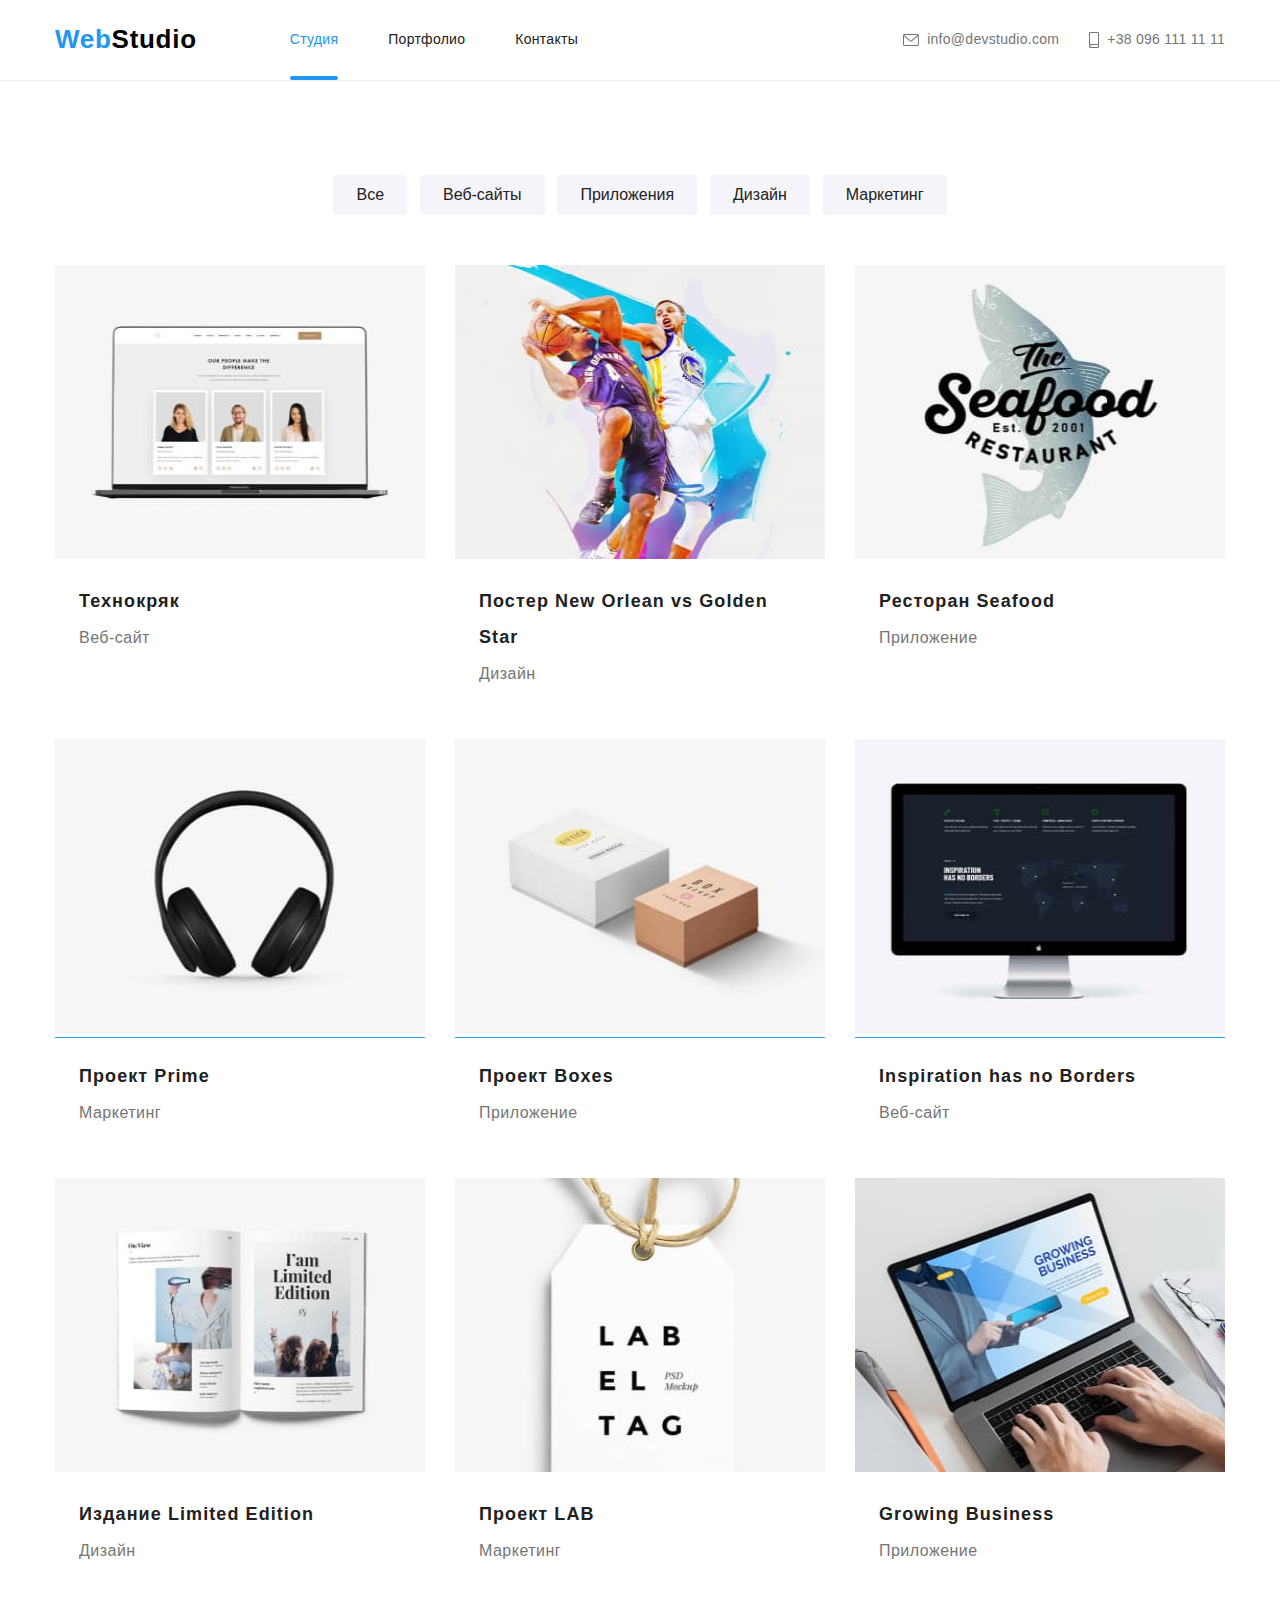
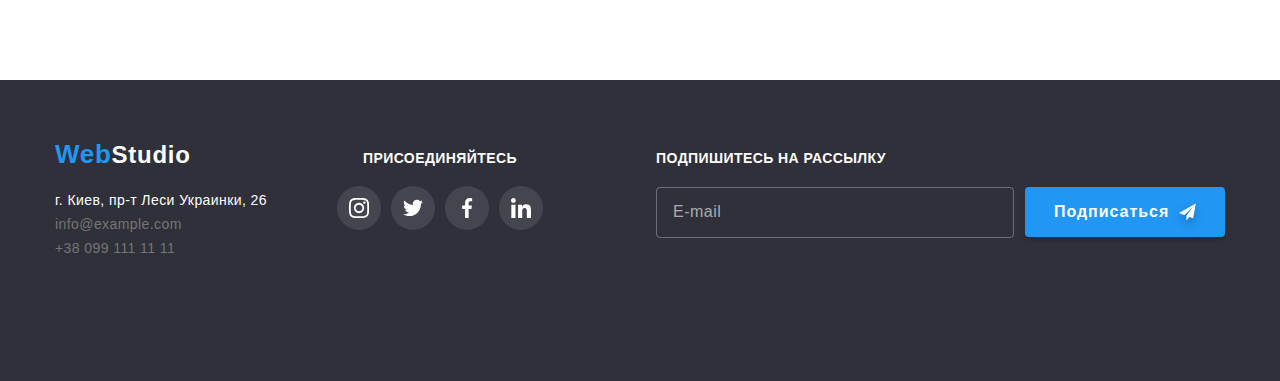
==== commit 5a12b533: "Виправляє шапку" ====
--- a/portfolio.html
+++ b/portfolio.html
@@ -10,117 +10,52 @@
   <body>
     <!-- Шапка сайта -->
     <header class="page-header">
-      <div class="container page-header__container">
-        <nav class="page-header__nav">
-          <div class="logo">
-            <a href="./index.html" class="logo__link">
-              <span class="page-header__logo--blue">Web</span
-              ><span class="page-header__logo--black">Studio</span>
-            </a>
-          </div>
-          <button
-            class="page-header__menu-btn"
-            type="button"
-            aria-expanded="false"
-            aria-controls="page-header__menu"
-            data-menu-button
-          >
-            <svg width="40px" height="40px">
-              <use
-                class="page-header__menu-close"
-                href="./icons/symbol-defs.svg#icon-close-menu"
-              ></use>
-              <use
-                class="page-header__menu-humburger"
-                href="./icons/symbol-defs.svg#icon-humburger-menu"
-              ></use>
-            </svg>
-          </button>
+        <div class="container page-header__container">
+            <nav class="page-header__nav">
+                <div class="logo">
+                    <a href="./index.html" class="logo__link">
+                        <span class="page-header__logo--blue">Web</span><span class="page-header__logo--black">Studio</span>
+                    </a>
+                </div>
+                <button 
+                    class="page-header__menu-btn" 
+                    type="button" 
+                    aria-expanded="false" 
+                    aria-controls="page-header__menu" 
+                    data-menu-button
+                >
+                    <svg width="40px" height="40px">
+                        <use class="page-header__menu-close" href="./icons/symbol-defs.svg#icon-close-menu"></use>
+                        <use class="page-header__menu-humburger" href="./icons/symbol-defs.svg#icon-humburger-menu"></use>
+                    </svg>
+                </button>
 
-          <div class="page-header__menu" id="page-header__menu" data-menu>
-            <!-- <div class="page-header__btn-close"> -->
-            <ul class="page-hader__list-pages">
-              <li class="page-header__item-pages">
-                <a
-                  href="./index.html"
-                  class="page-header__link page-header__link--current"
-                  >Студия</a
-                >
-              </li>
-              <li class="page-header__item-pages">
-                <a href="./portfolio.html" class="page-header__link"
-                  >Портфолио</a
-                >
-              </li>
-              <li class="page-header__item-pages">
-                <a href="#" class="page-header__link">Контакты</a>
-              </li>
-            </ul>
-            <ul class="page-header__list-contacts">
-              <li class="page-header__item-contacts">
-                <a
-                  class="page-header__contacts-link page-header__contacts--tel"
-                  href="tel:+380961111111"
-                >
-                  <svg
-                    class="page-header__contacts--smartphone page-header__contacts--icon"
-                  >
-                    <use
-                      href="./icons/symbol-defs.svg#icon-smartphone"
-                    ></use></svg
-                  >+38 096 111 11 11</a
-                >
-              </li>
-              <li class="page-header__item-contacts">
-                <a
-                  class="page-header__contacts-link page-header__contacts--mail"
-                  href="mailto:info@devstudio.com"
-                >
-                  <svg
-                    class="page-header__contacts--envelope page-header__contacts--icon"
-                  >
-                    <use
-                      href="./icons/symbol-defs.svg#icon-envelope"
-                    ></use></svg
-                  >info@devstudio.com</a
-                >
-              </li>
-            </ul>
-            <ul class="page-header__list-social">
-              <li class="page-header__item-social">
-                <a
-                  href=""
-                  class="page-header__link-social"
-                  aria-label="instagram"
-                  >Instagram</a
-                >
-              </li>
-              <li class="page-header__item-social">
-                <a href="" class="page-header__link-social" aria-label="twitter"
-                  >Twitter</a
-                >
-              </li>
-              <li class="page-header__item-social">
-                <a
-                  href=""
-                  class="page-header__link-social"
-                  aria-label="facebook"
-                  >Facebook</a
-                >
-              </li>
-              <li class="page-header__item-social">
-                <a
-                  href=""
-                  class="page-header__link-social"
-                  aria-label="linkedin"
-                  >LinkedIn</a
-                >
-              </li>
-            </ul>
-            <!-- </div> -->
-          </div>
-        </nav>
-      </div>
+                <div class="page-header__menu" id="page-header__menu" data-menu>
+                        <ul class="page-header__list-pages"> 
+                            <li class="page-header__item-pages"><a href="./index.html" class="page-header__link page-header__link--current">Студия</a></li>
+                            <li class="page-header__item-pages"><a href="./portfolio.html" class="page-header__link">Портфолио</a></li>
+                            <li class="page-header__item-pages"><a href="#" class="page-header__link">Контакты</a></li>
+                        </ul>
+                        <ul class="page-header__list-contacts">
+                            <li class="page-header__item-contacts"><a class="page-header__contacts-link page-header__contacts--mail" href="mailto:info@devstudio.com">
+                                <svg class="page-header__contacts--envelope page-header__contacts--icon">
+                                    <use href="./icons/symbol-defs.svg#icon-envelope"></use>
+                                </svg>info@devstudio.com</a></li>
+                            <li class="page-header__item-contacts"><a class="page-header__contacts-link page-header__contacts--tel" href="tel:+380961111111">
+                                <svg class="page-header__contacts--smartphone page-header__contacts--icon">
+                                    <use href="./icons/symbol-defs.svg#icon-smartphone"></use>
+                                </svg>+38 096 111 11 11</a></li>                            
+                        </ul>
+                        <ul class="page-header__list-social">
+                            <li class="page-header__item-social"><a href="" class="page-header__link-social" aria-label="instagram">Instagram</a></li>
+                            <li class="page-header__item-social"><a href="" class="page-header__link-social" aria-label="twitter">Twitter</a></li>
+                            <li class="page-header__item-social"><a href="" class="page-header__link-social" aria-label="facebook">Facebook</a></li>
+                            <li class="page-header__item-social"><a href="" class="page-header__link-social" aria-label="linkedin">LinkedIn</a></li>
+                        </ul>
+                    <!-- </div> -->
+                </div>
+            </nav>
+        </div>
     </header>
     <!-- /Шапка сайта -->
 
--- a/css/main.min.css
+++ b/css/main.min.css
@@ -1,3 +1,3 @@
 /*! modern-normalize v1.0.0 | MIT License | https://github.com/sindresorhus/modern-normalize */*,*::before,*::after{-webkit-box-sizing:border-box;box-sizing:border-box}:root{-moz-tab-size:4;-o-tab-size:4;tab-size:4}html{line-height:1.15;-webkit-text-size-adjust:100%}body{margin:0}body{font-family:system-ui,-apple-system,"Segoe UI",Roboto,Helvetica,Arial,sans-serif,"Apple Color Emoji","Segoe UI Emoji"}hr{height:0;color:inherit}abbr[title]{-webkit-text-decoration:underline dotted;text-decoration:underline dotted}b,strong{font-weight:bolder}code,kbd,samp,pre{font-family:ui-monospace, SFMono-Regular, Consolas, "Liberation Mono", Menlo,- monospace;font-size:1em}small{font-size:80%}sub,sup{font-size:75%;line-height:0;position:relative;vertical-align:baseline}sub{bottom:-0.25em}sup{top:-0.5em}table{text-indent:0;border-color:inherit}button,input,optgroup,select,textarea{font-family:inherit;font-size:100%;line-height:1.15;margin:0}button,select{text-transform:none}button,[type="button"],[type="reset"],[type="submit"]{-webkit-appearance:button}::-moz-focus-inner{border-style:none;padding:0}:-moz-focusring{outline:1px dotted ButtonText}:-moz-ui-invalid{box-shadow:none}legend{padding:0}progress{vertical-align:baseline}::-webkit-inner-spin-button,::-webkit-outer-spin-button{height:auto}[type="search"]{-webkit-appearance:textfield;outline-offset:-2px}::-webkit-search-decoration{-webkit-appearance:none}::-webkit-file-upload-button{-webkit-appearance:button;font:inherit}summary{display:list-item}@font-face{font-family:"Roboto";font-style:normal;font-weight:400;src:url("../fonts/roboto-v20-cyrillic-ext_cyrillic-regular.eot");src:local(""),url("../fonts/roboto-v20-cyrillic-ext_cyrillic-regular.eot?#iefix") format("embedded-opentype"),url("../fonts/roboto-v20-cyrillic-ext_cyrillic-regular.woff2") format("woff2"),url("../fonts/roboto-v20-cyrillic-ext_cyrillic-regular.woff") format("woff"),url("../fonts/roboto-v20-cyrillic-ext_cyrillic-regular.ttf") format("truetype"),url("../fonts/roboto-v20-cyrillic-ext_cyrillic-regular.svg#Roboto") format("svg")}@font-face{font-family:"Roboto";font-style:normal;font-weight:500;src:url("../fonts/roboto-v20-cyrillic-ext_cyrillic-500.eot");src:local(""),url("../fonts/roboto-v20-cyrillic-ext_cyrillic-500.eot?#iefix") format("embedded-opentype"),url("../fonts/roboto-v20-cyrillic-ext_cyrillic-500.woff2") format("woff2"),url("../fonts/roboto-v20-cyrillic-ext_cyrillic-500.woff") format("woff"),url("../fonts/roboto-v20-cyrillic-ext_cyrillic-500.ttf") format("truetype"),url("../fonts/roboto-v20-cyrillic-ext_cyrillic-500.svg#Roboto") format("svg")}@font-face{font-family:"Roboto";font-style:normal;font-weight:700;src:url("../fonts/roboto-v20-cyrillic-ext_cyrillic-700.eot");src:local(""),url("../fonts/roboto-v20-cyrillic-ext_cyrillic-700.eot?#iefix") format("embedded-opentype"),url("../fonts/roboto-v20-cyrillic-ext_cyrillic-700.woff2") format("woff2"),url("../fonts/roboto-v20-cyrillic-ext_cyrillic-700.woff") format("woff"),url("../fonts/roboto-v20-cyrillic-ext_cyrillic-700.ttf") format("truetype"),url("../fonts/roboto-v20-cyrillic-ext_cyrillic-700.svg#Roboto") format("svg")}@font-face{font-family:"Roboto";font-style:normal;font-weight:900;src:url("../fonts/roboto-v20-cyrillic-ext_cyrillic-900.eot");src:local(""),url("../fonts/roboto-v20-cyrillic-ext_cyrillic-900.eot?#iefix") format("embedded-opentype"),url("../fonts/roboto-v20-cyrillic-ext_cyrillic-900.woff2") format("woff2"),url("../fonts/roboto-v20-cyrillic-ext_cyrillic-900.woff") format("woff"),url("../fonts/roboto-v20-cyrillic-ext_cyrillic-900.ttf") format("truetype"),url("../fonts/roboto-v20-cyrillic-ext_cyrillic-900.svg#Roboto") format("svg")}@font-face{font-family:"Raleway";font-style:normal;font-weight:700;src:url("../fonts/raleway-v19-latin-700.eot");src:local(""),url("../fonts/raleway-v19-latin-700.eot?#iefix") format("embedded-opentype"),url("../fonts/raleway-v19-latin-700.woff2") format("woff2"),url("../fonts/raleway-v19-latin-700.woff") format("woff"),url("../fonts/raleway-v19-latin-700.ttf") format("truetype"),url("../fonts/raleway-v19-latin-700.svg#Raleway") format("svg")}.backdrop__container{top:50%;left:50%;-webkit-transform:translate(-50%, -50%);transform:translate(-50%, -50%)}body{font-family:"Roboto",sans-serif;color:#757575;font-style:normal;font-size:16px;font-weight:700;letter-spacing:0.03em;min-width:320px;max-width:1600px;margin-left:auto;margin-right:auto}section{margin:0;padding:0}h1,h2,h3,p,ul{margin:0;padding:0}a{text-decoration:none}li{list-style:none}.container{padding-left:15px;padding-right:15px;margin-left:auto;margin-right:auto}@media screen and (min-width: 480px){.container{width:480px}}@media screen and (min-width: 768px){.container{width:768px}}@media screen and (min-width: 1200px){.container{width:1200px}}.visually-hidden{position:absolute;clip:rect(0 0 0 0);width:1px;height:1px;margin:-1px}.page-header{border-bottom:1px solid #ececec}.page-header__container{position:relative}.page-header__nav{display:-webkit-box;display:-ms-flexbox;display:flex;-webkit-box-align:center;-ms-flex-align:center;align-items:center;min-height:60px}.page-header__menu-btn{display:-webkit-inline-box;display:-ms-inline-flexbox;display:inline-flex;padding:0;margin:0;margin-left:auto;border:none;background-color:transparent;cursor:pointer;z-index:2}.page-header__menu-btn:hover,.page-header__menu-btn:focus{fill:#2196f3}@media screen and (min-width: 768px){.page-header__menu-btn{display:none}}.page-header__menu-close{display:none}.page-header__menu-btn.is-open .page-header__menu-close{display:block}.page-header__menu-btn.is-open .page-header__menu-humburger{display:none}.page-header__menu{-webkit-box-pack:justify;-ms-flex-pack:justify;justify-content:space-between}@media screen and (max-width: 767px){.page-header__menu{display:none;-webkit-box-orient:vertical;-webkit-box-direction:normal;-ms-flex-direction:column;flex-direction:column;position:absolute;top:0;left:0;width:100%;min-height:550px;height:100vh;padding:48px 40px;-webkit-box-shadow:0px 1px 3px rgba(0,0,0,0.12),0px 1px 1px rgba(0,0,0,0.14),0px 2px 1px rgba(0,0,0,0.2);box-shadow:0px 1px 3px rgba(0,0,0,0.12),0px 1px 1px rgba(0,0,0,0.14),0px 2px 1px rgba(0,0,0,0.2);background-color:#fff;z-index:1}.page-header__menu.is-open{display:-webkit-box;display:-ms-flexbox;display:flex}}@media screen and (min-width: 768px){.page-header__menu{display:-webkit-box;display:-ms-flexbox;display:flex;-webkit-box-align:center;-ms-flex-align:center;align-items:center}}@media screen and (min-width: 768px){.page-header__menu{-webkit-box-flex:1;-ms-flex-positive:1;flex-grow:1}}@media screen and (min-width: 768px){.page-header__list-pages{display:-webkit-box;display:-ms-flexbox;display:flex;margin-right:84px}.page-header__list-pages .page-header__item-pages:not(:last-child){margin-right:50px}}@media screen and (max-width: 767px){.page-header__item-pages{margin-bottom:32px}}.page-header__item-pages:last-child{margin-bottom:0}.page-header__link{display:block;position:relative;font-weight:500;font-size:40px;line-height:1.175;letter-spacing:0.02em;color:#212121}.page-header__link:hover,.page-header__link:focus{color:#2196f3}@media screen and (min-width: 768px){.page-header__link{padding:32px 0;font-size:14px;line-height:1.14em}}.page-header__link--current{color:#2196f3}@media screen and (min-width: 768px){.page-header__link--current::after{content:"";position:absolute;left:0;bottom:0;display:block;width:100%;height:4px;background-color:#2196f3;border-radius:2px}}.page-header__list-contacts{padding:0}.page-header__list-contacts .page-header__item-contacts:last-child{margin-right:0}.page-header__list-contacts .page-header__contacts-link{display:-webkit-box;display:-ms-flexbox;display:flex;-webkit-box-align:center;-ms-flex-align:center;align-items:center;font-weight:500;font-size:14px;line-height:1.14em;letter-spacing:0.02em;color:#757575}@media screen and (min-width: 768px) and (max-width: 1199px){.page-header__list-contacts .page-header__contacts-link{font-size:12px;line-height:1.17em}}.page-header__list-contacts .page-header__contacts-link:hover,.page-header__list-contacts .page-header__contacts-link:focus{color:#2196f3}.page-header__list-contacts .page-header__contacts--envelope{display:none;width:16px;height:12px;fill:currentColor;margin-right:8px}.page-header__list-contacts .page-header__contacts--smartphone{display:none;width:10px;height:16px;fill:currentColor;margin-right:8px}@media screen and (max-width: 767px){.page-header__list-contacts{display:-webkit-box;display:-ms-flexbox;display:flex;-webkit-box-orient:vertical;-webkit-box-direction:reverse;-ms-flex-direction:column-reverse;flex-direction:column-reverse;margin-bottom:64px}.page-header__list-contacts .page-header__contacts-link{font-size:24px;line-height:1.17em}.page-header__list-contacts .page-header__item-contacts:last-child .page-header__contacts-link{margin-bottom:32px;font-size:34px;line-height:1.18em;color:#2196f3}}@media screen and (min-width: 768px){.page-header__list-contacts{margin-left:auto}.page-header__list-contacts .page-header__contacts--envelope,.page-header__list-contacts .page-header__contacts--smartphone{display:block}}@media screen and (max-width: 1199px){.page-header__list-contacts .page-header__item-contacts:first-child{margin-bottom:8px}}@media screen and (min-width: 1200px){.page-header__list-contacts{display:-webkit-box;display:-ms-flexbox;display:flex}.page-header__list-contacts .page-header__item-contacts{margin-right:30px}.page-header__list-contacts .page-header__contacts-link{padding:32px 0}.page-header__list-contacts .page-header__contacts-link:not(:last-child){margin-right:30px}}.page-header__list-social{display:-webkit-box;display:-ms-flexbox;display:flex}@media screen and (min-width: 768px){.page-header__list-social{display:none}}.page-header__item-social{padding:0 10px}.page-header__item-social:not(:first-child){border-left:1px solid rgba(33,33,33,0.2)}.page-header__item-social:first-child{padding-left:0}.page-header__item-social:last-child{padding-right:0}.page-header__link-social{font-weight:500;font-size:18px;line-height:1.22;letter-spacing:0.02em;color:#2196f3}.logo{font-family:"Raleway",sans-serif;font-size:24px;line-height:1.17em;letter-spacing:0.03em}.page-header__logo--blue,.footer__logo--blue{color:#2196f3}@media screen and (min-width: 1200px){.page-header__logo--blue,.footer__logo--blue{font-size:26px}}.page-header__logo--black{color:#000}@media screen and (min-width: 768px){.page-header__logo--black{margin-right:88px}}@media screen and (min-width: 1200px){.page-header__logo--black{margin-right:93px;font-size:26px}}.footer__logo{margin-bottom:20px;text-align:center}.footer__logo--white{color:#fff}@media (min-width: 1023px){.footer__logo{text-align:left}}@media (min-width: 767px){footer__logo-address{margin-right:165px}}.hero{padding:0;text-align:center;background:#c4c4c4}.hero__overlay{min-width:320px;max-width:1600px;height:400px;margin-left:auto;margin-right:auto;padding-top:118px;padding-bottom:118px;background-image:-webkit-gradient(linear, left top, right top, from(rgba(47,48,58,0.4)), to(rgba(47,48,58,0.4))),url(../images/hero-mobile.jpg);background-image:linear-gradient(to right, rgba(47,48,58,0.4), rgba(47,48,58,0.4)),url(../images/hero-mobile.jpg);background-repeat:no-repeat;background-position:center;background-size:cover}@media screen and (min-width: 481px){.hero__overlay{background-image:-webkit-gradient(linear, left top, right top, from(rgba(47,48,58,0.4)), to(rgba(47,48,58,0.4))),url(../images/hero-tablet.jpg);background-image:linear-gradient(to right, rgba(47,48,58,0.4), rgba(47,48,58,0.4)),url(../images/hero-tablet.jpg)}}@media screen and (min-width: 769px){.hero__overlay{background-image:-webkit-gradient(linear, left top, right top, from(rgba(47,48,58,0.4)), to(rgba(47,48,58,0.4))),url(../images/hero.jpg);background-image:linear-gradient(to right, rgba(47,48,58,0.4), rgba(47,48,58,0.4)),url(../images/hero.jpg)}}@media screen and (min-width: 1200px){.hero__overlay{height:600px;padding-top:200px;padding-bottom:200px}}.hero__caption{font-weight:900;font-size:26px;line-height:1.62em;text-align:center;letter-spacing:0.06em;text-transform:uppercase;max-width:360px;margin-left:auto;margin-right:auto;margin-top:0;margin-bottom:30px;color:#fff}@media screen and (min-width: 1200px){.hero__caption{font-size:44px;line-height:1.36;width:696px}}.hero__button{font-weight:700;line-height:1.875em;text-align:center;color:#fff;background-color:#2196f3;cursor:pointer;min-width:200px;max-height:50px;border:1px solid transparent;-webkit-box-shadow:0px 4px 4px rgba(0,0,0,0.15);box-shadow:0px 4px 4px rgba(0,0,0,0.15);border-radius:4px;padding:10px 32px}@media (min-width: 1023px){.hero__caption{font-size:44px;max-width:696px;line-height:1.4em}}.backdrop{position:fixed;top:0;left:0;width:100%;height:100%;background:rgba(0,0,0,0.2);-webkit-transition-property:all;transition-property:all;-webkit-transition-duration:250ms;transition-duration:250ms;-webkit-transition-timing-function:cubic-bezier(0.4, 0, 0.2, 1);transition-timing-function:cubic-bezier(0.4, 0, 0.2, 1)}.backdrop__container{position:absolute;top:50%;left:50%;padding:40px;min-width:320px;width:100%;max-width:450px;height:609px;-webkit-box-shadow:0px 1px 3px rgba(0,0,0,0.12),0px 1px 1px rgba(0,0,0,0.14),0px 2px 1px rgba(0,0,0,0.2);box-shadow:0px 1px 3px rgba(0,0,0,0.12),0px 1px 1px rgba(0,0,0,0.14),0px 2px 1px rgba(0,0,0,0.2);border-radius:4px;background:#fff}.backdrop--hidden{opacity:0;pointer-events:none}@media (min-width: 1023px){.backdrop__container{max-width:528px;height:581px}}.modal__caption{font-size:20px;line-height:23px;text-align:center;color:#212121;margin-bottom:12px}.modal__input-caption{font-weight:normal;font-size:12px;line-height:14px;letter-spacing:0.01em;color:#757575;margin-bottom:10px}.modal__input-name{margin-bottom:4px}.modal__input-field,.modal__feedback{position:relative;left:50%;-webkit-transform:translateX(-50%);transform:translateX(-50%);width:370px;height:40px;border:1px solid rgba(33,33,33,0.2);padding:12px 42px;border-radius:4px;-webkit-transition-property:border;transition-property:border;-webkit-transition-duration:250ms;transition-duration:250ms;-webkit-transition-timing-function:cubic-bezier(0.4, 0, 0.2, 1);transition-timing-function:cubic-bezier(0.4, 0, 0.2, 1)}.modal__input-field-box{position:relative}.modal__img{position:absolute;left:12px;top:50%;-webkit-transform:translateY(-50%);transform:translateY(-50%);width:18px;height:18px;fill:#212121;-webkit-transition-property:fill;transition-property:fill;-webkit-transition-duration:250ms;transition-duration:250ms;-webkit-transition-timing-function:cubic-bezier(0.4, 0, 0.2, 1);transition-timing-function:cubic-bezier(0.4, 0, 0.2, 1)}.modal__feedback{height:120px;padding:12px 16px;margin-bottom:10px;resize:none}.modal__input-field:hover,.modal__input-field:focus,.modal__feedback:hover,.modal__feedback:focus{outline:none;border:1px solid #2196f3}.modal__input-field:hover+.modal__img,.modal__input-field:focus+.modal__img{fill:#2196f3}.modal__close-button{position:absolute;top:8px;right:8px;width:30px;height:30px;padding:10px;text-align:center;background-color:#fff;border:1px solid rgba(0,0,0,0.1);border-radius:30px}.modal__close-icon{position:absolute;width:11px;height:11px;top:50%;left:50%;-webkit-transform:translate(-50%, -50%);transform:translate(-50%, -50%);fill:currentColor;-webkit-transition-property:fill;transition-property:fill;-webkit-transition-duration:250ms;transition-duration:250ms;-webkit-transition-timing-function:cubic-bezier(0.4, 0, 0.2, 1);transition-timing-function:cubic-bezier(0.4, 0, 0.2, 1)}.modal__close-button:hover .modal__close-icon,.modal__close-button:focus .modal__close-icon{fill:#2196f3}.modal__checkbox{position:relative;font-size:14px;line-height:24px;color:#757575;padding-bottom:30px;text-align:right}.modal__checkbox-text{position:relative;font-weight:400;font-size:12px;line-height:1.7em;letter-spacing:0.03em;color:#757575}.modal__checkbox-icon{position:absolute;width:16px;height:15px;left:0;top:50%;-webkit-transform:translateY(-50%);transform:translateY(-50%);border:1px solid #212121;border-radius:2px;text-align:center;cursor:pointer;-webkit-transition-property:color background-color box-shadow;transition-property:color background-color box-shadow;-webkit-transition-duration:250ms;transition-duration:250ms;-webkit-transition-timing-function:cubic-bezier(0.4, 0, 0.2, 1);transition-timing-function:cubic-bezier(0.4, 0, 0.2, 1)}.modal__checkbox-icon--unchecked{background-color:none;fill:#212121}.modal__checkbox-input:not(:checked) ~ * .modal__checkbox-icon--checked{background-color:none;fill:none}.modal__checkbox-input:checked ~ * .modal__checkbox-icon--checked{background-color:#2196f3;fill:#fff;border:1px solid #2196f3}.modal__link{text-decoration:underline;color:#2196f3;font-size:12px;line-height:1.7em;padding-bottom:30px}.modal__send-button{position:absolute;left:50%;-webkit-transform:translateX(-50%);transform:translateX(-50%);min-width:200px;max-height:50px;font-size:16px;line-height:1.875em;letter-spacing:0.06em;text-align:center;cursor:pointer;background-color:#2196f3;color:#fff;border:1px solid transparent;-webkit-box-shadow:0px 4px 4px rgba(0,0,0,0.15);box-shadow:0px 4px 4px rgba(0,0,0,0.15);border-radius:4px;padding:10px 56px;-webkit-transition-property:background-color;transition-property:background-color;-webkit-transition-duration:250ms;transition-duration:250ms;-webkit-transition-timing-function:cubic-bezier(0.4, 0, 0.2, 1);transition-timing-function:cubic-bezier(0.4, 0, 0.2, 1)}.modal__send-button:hover,.modal__send-button:focus{background-color:#188ce8}@media (min-width: 1023px){.modal__input-field,.modal__feedback{width:448px}}.advantages{padding-top:60px;padding-bottom:60px}@media screen and (min-width: 1200px){.advantages{padding-top:94px;padding-bottom:94px}}.advantages__item{width:450px;padding:0}.advantages__img{width:450px;height:120px;background-color:#f5f4fa;padding:25px 190px;margin-bottom:30px;border-radius:4px}.advantages__icon{width:70px;height:70px;margin:auto;fill:currentColor}.advantages__caption{font-size:14px;line-height:1.14em;text-transform:uppercase;color:#212121;margin-bottom:10px;text-align:center}.advantages__text{font-weight:400;font-size:14px;line-height:1.71em;max-width:450px;margin-right:auto;margin-left:auto;margin-bottom:30px}@media (min-width: 767px){.advantages__list{display:-webkit-box;display:-ms-flexbox;display:flex;-webkit-box-pack:center;-ms-flex-pack:center;justify-content:center;-ms-flex-wrap:wrap;flex-wrap:wrap}.advantages__item{width:354px;-ms-flex-preferred-size:calc(100% / 3 - 10px);flex-basis:calc(100% / 3 - 10px)}.advantages__item:not(:last-child){margin-bottom:30px}.advantages__item:not(:nth-child(2n)){margin-right:30px}.advantages__item:nth-child(3){margin-bottom:0}.advantages__img{max-width:354px;padding:25px 144px}}@media (min-width: 1023px){.advantages__caption{text-align:left}.advantages__list{display:-webkit-box;display:-ms-flexbox;display:flex;-webkit-box-pack:center;-ms-flex-pack:center;justify-content:center}.advantages__item{width:270px;-ms-flex-preferred-size:calc(100% / 4);flex-basis:calc(100% / 4)}.advantages__item:not(:last-child){margin-bottom:0}.advantages__item:not(:nth-child(2n)){margin-right:0}.advantages__img{max-width:270px;padding:25px 100px}.advantages__text{max-width:270px;margin-left:0;margin-bottom:0}}.occupation{display:none;padding-top:94px;padding-bottom:94px}@media screen and (min-width: 1200px){.occupation{display:block}}.occupation__item:not(:last-child){margin-right:30px}.occupation__caption{font-size:36px;line-height:1.17em;text-align:center;color:#212121;margin-bottom:50px}.occupation__list{display:-webkit-box;display:-ms-flexbox;display:flex}.occupation__item{display:inline-block;position:relative;max-width:370px}.occupation__list>.occupation__item:not(:last-child){margin-right:30px}.occupation__text{position:absolute;font-size:14px;line-height:1.14em;text-align:center;text-transform:uppercase;width:370px;height:70px;padding-top:27px;top:224px;background:rgba(47,48,58,0.8);color:#fff}.address{display:block;margin-bottom:60px;font-style:normal;font-size:14px;line-height:1.71em;letter-spacing:0.03em;color:#fff}.address__item{display:block}@media screen and (max-width: 1199px){.address__item__item:not(:last-child){margin-bottom:8px}}.address__text{padding:0;font-weight:400;font-size:14px;line-height:1.71em;letter-spacing:0.03em;color:#757575}.address__text:hover,.address__text:focus{color:#2196f3}.address__text--white{color:#fff}.social__list{display:-webkit-box;display:-ms-flexbox;display:flex;-webkit-box-pack:center;-ms-flex-pack:center;justify-content:center}.social__list>.social__item:not(:last-child){margin-right:10px}.social__link{display:-webkit-inline-box;display:-ms-inline-flexbox;display:inline-flex;-webkit-box-pack:center;-ms-flex-pack:center;justify-content:center;-webkit-box-align:center;-ms-flex-align:center;align-items:center;background-color:rgba(255,255,255,0.1);width:44px;height:44px;border-radius:50%;color:#afb1b8;-webkit-transition-property:background-color color;transition-property:background-color color;-webkit-transition-duration:250ms;transition-duration:250ms;-webkit-transition-timing-function:cubic-bezier(0.4, 0, 0.2, 1);transition-timing-function:cubic-bezier(0.4, 0, 0.2, 1)}.social__link:hover,.social__link:focus{background-color:#2196f3;color:#fff}.social__icon{width:20px;height:20px;fill:currentColor}.social__icon--white{fill:#fff}.social__caption{font-style:normal;font-weight:bold;font-size:14px;line-height:16px;text-align:center;letter-spacing:0.03em;text-transform:uppercase;color:#fff;margin-bottom:20px}.social__footer{margin-bottom:60px}@media (min-width: 1023px){.social__footer{margin-bottom:0;margin-right:93px}}.team{background-color:#f5f4fa;padding-top:60px;padding-bottom:60px}@media screen and (min-width: 1200px){.team{padding-top:94px;padding-bottom:94px}}.team__caption{font-size:28px;line-height:1.18em;text-align:center;color:#212121;margin-bottom:30px}@media screen and (min-width: 1200px){.team__caption{margin-bottom:50px;font-size:36px}}.team__item{background-color:#fff;padding-bottom:24px;max-width:450px;border-radius:0px 0px 4px 4px;-webkit-box-shadow:0px 1px 3px rgba(0,0,0,0.12),0px 1px 1px rgba(0,0,0,0.14),0px 2px 1px rgba(0,0,0,0.2);box-shadow:0px 1px 3px rgba(0,0,0,0.12),0px 1px 1px rgba(0,0,0,0.14),0px 2px 1px rgba(0,0,0,0.2)}@media screen and (min-width: 768px){.team__item{max-width:354px}.team__item__item:nth-child(3){margin-bottom:0}}@media screen and (min-width: 1200px){.team__item{max-width:270px}.team__item__item:not(:last-child){margin-bottom:0}}.team__item:not(:last-child){margin-bottom:30px}.team__img{margin-bottom:30px}.team__text-caption{font-weight:500;font-size:16px;color:#212121;margin-bottom:10px}.team__text{font-weight:400;font-size:16px;line-height:1.17em;text-align:center;margin-bottom:16px}@media (min-width: 767px){.team__list{display:-webkit-box;display:-ms-flexbox;display:flex;-webkit-box-pack:center;-ms-flex-pack:center;justify-content:center;-ms-flex-wrap:wrap;flex-wrap:wrap}.team__item{width:354px;-ms-flex-preferred-size:calc(100% / 3 - 10px);flex-basis:calc(100% / 3 - 10px)}.team__item:not(:last-child){margin-bottom:30px}.team__item:not(:nth-child(2n)){margin-right:30px}.team__item:nth-child(3){margin-bottom:0}.team__img{max-width:354px}}@media (min-width: 1023px){.team__list{display:-webkit-box;display:-ms-flexbox;display:flex;-webkit-box-pack:center;-ms-flex-pack:center;justify-content:center;-ms-flex-wrap:nowrap;flex-wrap:nowrap}.team__item{width:270px;-ms-flex-preferred-size:calc(100% / 4);flex-basis:calc(100% / 4)}.team__item:not(:last-child){margin-right:30px;margin-bottom:0}.team__item:nth-child(3){margin-bottom:0}.team__img{max-width:270px}}.customers{padding-top:60px;padding-bottom:60px}@media screen and (min-width: 1200px){.customers{padding-top:94px;padding-bottom:94px}}.customers__caption{margin-top:0;margin-bottom:30px;font-weight:700;font-size:28px;line-height:1.17em;text-align:center;letter-spacing:0.03em;color:#212121}@media screen and (min-width: 1200px){.customers__caption{margin-bottom:50px;font-size:36px}}.customers__list{display:-webkit-box;display:-ms-flexbox;display:flex;-ms-flex-wrap:wrap;flex-wrap:wrap;-webkit-box-pack:justify;-ms-flex-pack:justify;justify-content:space-between}.customers__list-item{-ms-flex-preferred-size:calc(100% / 2 - 15px);flex-basis:calc(100% / 2 - 15px)}@media screen and (min-width: 768px){.customers__list-item{-ms-flex-preferred-size:calc((100% - 2 * 30px) / 3);flex-basis:calc((100% - 2 * 30px) / 3)}}@media screen and (min-width: 1200px){.customers__list-item{-ms-flex-preferred-size:calc((100% - 6 * 30px) / 6);flex-basis:calc((100% - 6 * 30px) / 6)}}@media screen and (max-width: 767px){.customers__list-item:nth-child(2n+1){margin-right:30px}.customers__list-item:nth-child(-n+4){margin-bottom:30px}}@media screen and (min-width: 768px) and (max-width: 1199px){.customers__list-item:nth-child(-n+3){margin-bottom:30px}}.customers__link{height:90px;display:-webkit-box;display:-ms-flexbox;display:flex;-webkit-box-pack:center;-ms-flex-pack:center;justify-content:center;-webkit-box-align:center;-ms-flex-align:center;align-items:center;-ms-flex-wrap:wrap;flex-wrap:wrap;border:1px solid #afb1b8;border-radius:4px;fill:#afb1b8}.customers__link:hover,.customers__link:focus{fill:#2196f3;border-color:#2196f3}@media screen and (min-width: 1200px){.customers__link{width:170px}}.customers__icon{width:100%;height:55%}.footer{background-color:#2f303a;padding-top:60px;padding-bottom:60px;text-align:center}.footer__container{-webkit-box-align:baseline;-ms-flex-align:baseline;align-items:baseline}@media screen and (max-width: 767px){.footer__container{display:-webkit-box;display:-ms-flexbox;display:flex;-webkit-box-orient:vertical;-webkit-box-direction:normal;-ms-flex-direction:column;flex-direction:column;-webkit-box-align:center;-ms-flex-align:center;align-items:center}}@media screen and (min-width: 1200px){.footer__container{display:-webkit-box;display:-ms-flexbox;display:flex;text-align:left}}.footer__align{display:-webkit-box;display:-ms-flexbox;display:flex;-ms-flex-pack:distribute;justify-content:space-around}@media screen and (max-width: 767px){.footer__align{-webkit-box-orient:vertical;-webkit-box-direction:normal;-ms-flex-direction:column;flex-direction:column}}@media screen and (min-width: 1200px){.footer__align{-webkit-box-align:baseline;-ms-flex-align:baseline;align-items:baseline}}@media screen and (min-width: 1200px){.footer__logo-address{margin-right:70px}}@media screen and (min-width: 1200px){.subscribe{margin-left:auto}}.subscribe__form{max-width:450px}@media screen and (max-width: 1199px){.subscribe__form{margin:0 auto}}@media screen and (min-width: 1200px){.subscribe__form{max-width:570px;text-align:left}}.subscribe__caption{margin:0;margin-bottom:20px;font-weight:700;font-size:14px;line-height:1.14em;letter-spacing:0.03em;text-transform:uppercase;color:#fff}.subscribe__input{width:100%;padding:15px 16px;margin-bottom:20px;border:1px solid rgba(255,255,255,0.3);border-radius:4px;color:#fff;background-color:inherit}.subscribe__input::-webkit-input-placeholder{font-weight:400;font-size:16px;line-height:1.25em;letter-spacing:0.03em;color:rgba(255,255,255,0.6)}.subscribe__input:-ms-input-placeholder{font-weight:400;font-size:16px;line-height:1.25em;letter-spacing:0.03em;color:rgba(255,255,255,0.6)}.subscribe__input::-ms-input-placeholder{font-weight:400;font-size:16px;line-height:1.25em;letter-spacing:0.03em;color:rgba(255,255,255,0.6)}.subscribe__input::placeholder{font-weight:400;font-size:16px;line-height:1.25em;letter-spacing:0.03em;color:rgba(255,255,255,0.6)}@media screen and (min-width: 1200px){.subscribe__input{width:358px;margin:0;margin-right:6px}}.subscribe__button{width:200px;height:50px;display:-webkit-inline-box;display:-ms-inline-flexbox;display:inline-flex;-webkit-box-align:center;-ms-flex-align:center;align-items:center;padding:10px 28px;font-weight:700;font-size:16px;line-height:1.87em;letter-spacing:0.06em;color:#fff;cursor:pointer;border:1px solid transparent;border-radius:4px;background-color:#2196f3;-webkit-box-shadow:0px 4px 4px rgba(0,0,0,0.15);box-shadow:0px 4px 4px rgba(0,0,0,0.15)}.subscribe__icon{margin-left:10px;fill:#fff;background-color:transparent;-webkit-filter:drop-shadow(0px 4px 4px rgba(0,0,0,0.25));filter:drop-shadow(0px 4px 4px rgba(0,0,0,0.25))}.portfolio{padding-top:60px;padding-bottom:60px}@media screen and (min-width: 1200px){.portfolio{padding-top:94px;padding-bottom:94px}}.filter__list{margin-bottom:40px}.filter__item{display:inline-block}.filter__list>.filter__item:not(:last-child){margin-right:8px}.filter__button{font-weight:500;font-size:16px;line-height:1.625em;text-align:center;color:#212121;background-color:#f5f4fa;min-height:40px;cursor:pointer;border:1px solid transparent;border-radius:4px;padding-top:6px;padding-left:22px;padding-bottom:6px;padding-right:22px;margin-bottom:15px;-webkit-transition-property:color background-color box-shadow;transition-property:color background-color box-shadow;-webkit-transition-duration:250ms;transition-duration:250ms;-webkit-transition-timing-function:cubic-bezier(0.4, 0, 0.2, 1);transition-timing-function:cubic-bezier(0.4, 0, 0.2, 1)}.filter__button:hover,.filter__button:focus{color:#fff;background-color:#2196f3;-webkit-box-shadow:0px 3px 1px rgba(0,0,0,0.1),0px 1px 2px rgba(0,0,0,0.08),0px 2px 2px rgba(0,0,0,0.12);box-shadow:0px 3px 1px rgba(0,0,0,0.1),0px 1px 2px rgba(0,0,0,0.08),0px 2px 2px rgba(0,0,0,0.12)}@media (min-width: 767px){.filter__list{text-align:center;margin-bottom:30px}.filter__button{margin-bottom:0}}@media (min-width: 1023px){.filter__list{margin-bottom:50px}}.projects__list{display:-webkit-box;display:-ms-flexbox;display:flex;-ms-flex-wrap:wrap;flex-wrap:wrap;-webkit-box-pack:justify;-ms-flex-pack:justify;justify-content:space-between}.projects__item{margin-bottom:30px}.projects__item:last-child{margin-bottom:0}@media screen and (min-width: 768px){.projects__item{max-width:354px;-ms-flex-preferred-size:calc(100% / 2 - 15px);flex-basis:calc(100% / 2 - 15px)}}@media screen and (min-width: 1200px){.projects__item{max-width:370px;-ms-flex-preferred-size:calc((100% - 2 * 30px) / 3);flex-basis:calc((100% - 2 * 30px) / 3);margin-right:30px}.projects__item:nth-child(3n){margin-right:0}.projects__item:nth-last-child(-n+3){margin-bottom:0}.projects__item:hover,.projects__item:focus{-webkit-box-shadow:0px 1px 1px rgba(0,0,0,0.12),0px 4px 4px rgba(0,0,0,0.06),1px 4px 6px rgba(0,0,0,0.16);box-shadow:0px 1px 1px rgba(0,0,0,0.12),0px 4px 4px rgba(0,0,0,0.06),1px 4px 6px rgba(0,0,0,0.16)}}.projects__img{position:relative;overflow:hidden}.projects__overlay{position:absolute;width:calc(100% + 2px);height:294px;background-color:#2196f3;top:0;left:0;opacity:0.9;padding:77px 24px;-webkit-transform:translateY(calc(100% + 4px));transform:translateY(calc(100% + 4px));-webkit-transition-property:-webkit-transform;transition-property:-webkit-transform;transition-property:transform;transition-property:transform, -webkit-transform;-webkit-transition-duration:250ms;transition-duration:250ms;-webkit-transition-timing-function:cubic-bezier(0.4, 0, 0.2, 1);transition-timing-function:cubic-bezier(0.4, 0, 0.2, 1)}.projects__item:hover .projects__overlay,.projects__item:focus .projects__overlay{-webkit-transform:translateY(0);transform:translateY(0)}.projects__overlay-text{font-size:18px;font-weight:400;line-height:1.56em;color:#fff}.projects__block{display:inline-block;padding-top:20px;padding-right:24px;padding-bottom:20px;padding-left:24px;max-width:370px}.projects__caption{font-size:18px;line-height:2em;letter-spacing:0.06em;color:#212121;margin-bottom:4px}.projects__text{font-weight:400;line-height:1.875em}.projects__photo{width:450px;height:294px}@media (min-width: 767px){.projects__list{display:-webkit-box;display:-ms-flexbox;display:flex;-webkit-box-pack:center;-ms-flex-pack:center;justify-content:center;-ms-flex-wrap:wrap;flex-wrap:wrap}.projects__list:last-child{display:-webkit-box;display:-ms-flexbox;display:flex;-webkit-box-pack:left;-ms-flex-pack:left;justify-content:left}.projects__item{max-width:354px}.projects__item:not(:last-child){-ms-flex-preferred-size:calc(100% / 3 - 10px);flex-basis:calc(100% / 3 - 10px)}.projects__item:last-child{margin-bottom:0}.projects__item:not(:nth-child(2n)){margin-right:30px}.projects__img{max-width:354px}.projects__photo{max-width:354px}}@media (min-width: 1023px){.projects__list{display:-webkit-box;display:-ms-flexbox;display:flex;-webkit-box-pack:center;-ms-flex-pack:center;justify-content:center;-ms-flex-wrap:wrap;flex-wrap:wrap;margin-right:-30px}.projects__list:last-child{display:-webkit-box;display:-ms-flexbox;display:flex;-webkit-box-pack:left;-ms-flex-pack:left;justify-content:left}.projects__item{max-width:370px}.projects__item:not(:last-child){-ms-flex-preferred-size:calc(100% / 3 - 10px);flex-basis:calc(100% / 3 - 10px)}.projects__item:last-child{margin-bottom:0}.projects__item:not(:nth-child(3n)){margin-right:30px}.projects__item:nth-last-child(-n+3){margin-bottom:0}.projects__img{max-width:370px}.projects__photo{max-width:370px}}
+ monospace;font-size:1em}small{font-size:80%}sub,sup{font-size:75%;line-height:0;position:relative;vertical-align:baseline}sub{bottom:-0.25em}sup{top:-0.5em}table{text-indent:0;border-color:inherit}button,input,optgroup,select,textarea{font-family:inherit;font-size:100%;line-height:1.15;margin:0}button,select{text-transform:none}button,[type="button"],[type="reset"],[type="submit"]{-webkit-appearance:button}::-moz-focus-inner{border-style:none;padding:0}:-moz-focusring{outline:1px dotted ButtonText}:-moz-ui-invalid{box-shadow:none}legend{padding:0}progress{vertical-align:baseline}::-webkit-inner-spin-button,::-webkit-outer-spin-button{height:auto}[type="search"]{-webkit-appearance:textfield;outline-offset:-2px}::-webkit-search-decoration{-webkit-appearance:none}::-webkit-file-upload-button{-webkit-appearance:button;font:inherit}summary{display:list-item}@font-face{font-family:"Roboto";font-style:normal;font-weight:400;src:url("../fonts/roboto-v20-cyrillic-ext_cyrillic-regular.eot");src:local(""),url("../fonts/roboto-v20-cyrillic-ext_cyrillic-regular.eot?#iefix") format("embedded-opentype"),url("../fonts/roboto-v20-cyrillic-ext_cyrillic-regular.woff2") format("woff2"),url("../fonts/roboto-v20-cyrillic-ext_cyrillic-regular.woff") format("woff"),url("../fonts/roboto-v20-cyrillic-ext_cyrillic-regular.ttf") format("truetype"),url("../fonts/roboto-v20-cyrillic-ext_cyrillic-regular.svg#Roboto") format("svg")}@font-face{font-family:"Roboto";font-style:normal;font-weight:500;src:url("../fonts/roboto-v20-cyrillic-ext_cyrillic-500.eot");src:local(""),url("../fonts/roboto-v20-cyrillic-ext_cyrillic-500.eot?#iefix") format("embedded-opentype"),url("../fonts/roboto-v20-cyrillic-ext_cyrillic-500.woff2") format("woff2"),url("../fonts/roboto-v20-cyrillic-ext_cyrillic-500.woff") format("woff"),url("../fonts/roboto-v20-cyrillic-ext_cyrillic-500.ttf") format("truetype"),url("../fonts/roboto-v20-cyrillic-ext_cyrillic-500.svg#Roboto") format("svg")}@font-face{font-family:"Roboto";font-style:normal;font-weight:700;src:url("../fonts/roboto-v20-cyrillic-ext_cyrillic-700.eot");src:local(""),url("../fonts/roboto-v20-cyrillic-ext_cyrillic-700.eot?#iefix") format("embedded-opentype"),url("../fonts/roboto-v20-cyrillic-ext_cyrillic-700.woff2") format("woff2"),url("../fonts/roboto-v20-cyrillic-ext_cyrillic-700.woff") format("woff"),url("../fonts/roboto-v20-cyrillic-ext_cyrillic-700.ttf") format("truetype"),url("../fonts/roboto-v20-cyrillic-ext_cyrillic-700.svg#Roboto") format("svg")}@font-face{font-family:"Roboto";font-style:normal;font-weight:900;src:url("../fonts/roboto-v20-cyrillic-ext_cyrillic-900.eot");src:local(""),url("../fonts/roboto-v20-cyrillic-ext_cyrillic-900.eot?#iefix") format("embedded-opentype"),url("../fonts/roboto-v20-cyrillic-ext_cyrillic-900.woff2") format("woff2"),url("../fonts/roboto-v20-cyrillic-ext_cyrillic-900.woff") format("woff"),url("../fonts/roboto-v20-cyrillic-ext_cyrillic-900.ttf") format("truetype"),url("../fonts/roboto-v20-cyrillic-ext_cyrillic-900.svg#Roboto") format("svg")}@font-face{font-family:"Raleway";font-style:normal;font-weight:700;src:url("../fonts/raleway-v19-latin-700.eot");src:local(""),url("../fonts/raleway-v19-latin-700.eot?#iefix") format("embedded-opentype"),url("../fonts/raleway-v19-latin-700.woff2") format("woff2"),url("../fonts/raleway-v19-latin-700.woff") format("woff"),url("../fonts/raleway-v19-latin-700.ttf") format("truetype"),url("../fonts/raleway-v19-latin-700.svg#Raleway") format("svg")}.backdrop__container{top:50%;left:50%;-webkit-transform:translate(-50%, -50%);transform:translate(-50%, -50%)}body{font-family:"Roboto",sans-serif;color:#757575;font-style:normal;font-size:16px;font-weight:700;letter-spacing:0.03em;min-width:320px;max-width:1600px;margin-left:auto;margin-right:auto}section{margin:0;padding:0}h1,h2,h3,p,ul{margin:0;padding:0}a{text-decoration:none}li{list-style:none}.container{padding-left:15px;padding-right:15px;margin-left:auto;margin-right:auto}@media screen and (min-width: 480px){.container{width:480px}}@media screen and (min-width: 768px){.container{width:768px}}@media screen and (min-width: 1200px){.container{width:1200px}}.visually-hidden{position:absolute;clip:rect(0 0 0 0);width:1px;height:1px;margin:-1px}.page-header{border-bottom:1px solid #ececec}.page-header__container{position:relative}.page-header__nav{display:-webkit-box;display:-ms-flexbox;display:flex;-webkit-box-align:center;-ms-flex-align:center;align-items:center;min-height:60px}.page-header__menu-btn{display:-webkit-inline-box;display:-ms-inline-flexbox;display:inline-flex;padding:0;margin:0;margin-left:auto;border:none;background-color:transparent;cursor:pointer;z-index:2}.page-header__menu-btn:hover,.page-header__menu-btn:focus{fill:#2196f3}@media screen and (min-width: 768px){.page-header__menu-btn{display:none}}.page-header__menu-close{display:none}.page-header__menu-btn.is-open .page-header__menu-close{display:block}.page-header__menu-btn.is-open .page-header__menu-humburger{display:none}.page-header__menu{-webkit-box-pack:justify;-ms-flex-pack:justify;justify-content:space-between}@media screen and (max-width: 767px){.page-header__menu{display:none;-webkit-box-orient:vertical;-webkit-box-direction:normal;-ms-flex-direction:column;flex-direction:column;position:absolute;top:0;left:0;width:100%;min-height:550px;height:100vh;padding:48px 40px;-webkit-box-shadow:0px 1px 3px rgba(0,0,0,0.12),0px 1px 1px rgba(0,0,0,0.14),0px 2px 1px rgba(0,0,0,0.2);box-shadow:0px 1px 3px rgba(0,0,0,0.12),0px 1px 1px rgba(0,0,0,0.14),0px 2px 1px rgba(0,0,0,0.2);background-color:#fff;z-index:1}.page-header__menu.is-open{display:-webkit-box;display:-ms-flexbox;display:flex}}@media screen and (min-width: 768px){.page-header__menu{display:-webkit-box;display:-ms-flexbox;display:flex;-webkit-box-align:center;-ms-flex-align:center;align-items:center}}@media screen and (min-width: 768px){.page-header__menu{-webkit-box-flex:1;-ms-flex-positive:1;flex-grow:1}}@media screen and (min-width: 768px){.page-header__list-pages{display:-webkit-box;display:-ms-flexbox;display:flex;margin-right:84px}.page-header__list-pages .page-header__item-pages:not(:last-child){margin-right:50px}}@media screen and (max-width: 767px){.page-header__item-pages{margin-bottom:32px}}.page-header__item-pages:last-child{margin-bottom:0}.page-header__link{display:block;position:relative;font-weight:500;font-size:40px;line-height:1.175;letter-spacing:0.02em;color:#212121;-webkit-transition-property:color;transition-property:color;-webkit-transition-duration:250ms;transition-duration:250ms;-webkit-transition-timing-function:cubic-bezier(0.4, 0, 0.2, 1);transition-timing-function:cubic-bezier(0.4, 0, 0.2, 1)}.page-header__link:hover,.page-header__link:focus{color:#2196f3}@media screen and (min-width: 768px){.page-header__link{padding:32px 0;font-size:14px;line-height:1.14em}}.page-header__link--current{color:#2196f3}@media screen and (min-width: 768px){.page-header__link--current::after{content:"";position:absolute;left:0;bottom:0;display:block;width:100%;height:4px;background-color:#2196f3;border-radius:2px}}.page-header__list-contacts{padding:0}.page-header__list-contacts .page-header__item-contacts:last-child{margin-right:0}.page-header__list-contacts .page-header__contacts-link{display:-webkit-box;display:-ms-flexbox;display:flex;-webkit-box-align:center;-ms-flex-align:center;align-items:center;font-weight:500;font-size:14px;line-height:1.14em;letter-spacing:0.02em;color:#757575;-webkit-transition-property:color;transition-property:color;-webkit-transition-duration:250ms;transition-duration:250ms;-webkit-transition-timing-function:cubic-bezier(0.4, 0, 0.2, 1);transition-timing-function:cubic-bezier(0.4, 0, 0.2, 1)}@media screen and (min-width: 768px) and (max-width: 1199px){.page-header__list-contacts .page-header__contacts-link{font-size:12px;line-height:1.17em}}.page-header__list-contacts .page-header__contacts-link:hover,.page-header__list-contacts .page-header__contacts-link:focus{color:#2196f3}.page-header__list-contacts .page-header__contacts--envelope{display:none;width:16px;height:12px;fill:currentColor;margin-right:8px}.page-header__list-contacts .page-header__contacts--smartphone{display:none;width:10px;height:16px;fill:currentColor;margin-right:8px}@media screen and (max-width: 767px){.page-header__list-contacts{display:-webkit-box;display:-ms-flexbox;display:flex;-webkit-box-orient:vertical;-webkit-box-direction:reverse;-ms-flex-direction:column-reverse;flex-direction:column-reverse;margin-bottom:64px}.page-header__list-contacts .page-header__contacts-link{font-size:24px;line-height:1.17em}.page-header__list-contacts .page-header__item-contacts:last-child .page-header__contacts-link{margin-bottom:32px;font-size:34px;line-height:1.18em;color:#2196f3}}@media screen and (min-width: 768px){.page-header__list-contacts{margin-left:auto}.page-header__list-contacts .page-header__contacts--envelope,.page-header__list-contacts .page-header__contacts--smartphone{display:block}}@media screen and (max-width: 1199px){.page-header__list-contacts .page-header__item-contacts:first-child{margin-bottom:8px}}@media screen and (min-width: 1200px){.page-header__list-contacts{display:-webkit-box;display:-ms-flexbox;display:flex}.page-header__list-contacts .page-header__item-contacts{margin-right:30px}.page-header__list-contacts .page-header__contacts-link{padding:32px 0}.page-header__list-contacts .page-header__contacts-link:not(:last-child){margin-right:30px}}.page-header__list-social{display:-webkit-box;display:-ms-flexbox;display:flex}@media screen and (min-width: 768px){.page-header__list-social{display:none}}.page-header__item-social{padding:0 10px}.page-header__item-social:not(:first-child){border-left:1px solid rgba(33,33,33,0.2)}.page-header__item-social:first-child{padding-left:0}.page-header__item-social:last-child{padding-right:0}.page-header__link-social{font-weight:500;font-size:18px;line-height:1.22;letter-spacing:0.02em;color:#2196f3}.logo{font-family:"Raleway",sans-serif;font-size:24px;line-height:1.17em;letter-spacing:0.03em}.page-header__logo--blue,.footer__logo--blue{color:#2196f3}@media screen and (min-width: 1200px){.page-header__logo--blue,.footer__logo--blue{font-size:26px}}.page-header__logo--black{color:#000}@media screen and (min-width: 768px){.page-header__logo--black{margin-right:88px}}@media screen and (min-width: 1200px){.page-header__logo--black{margin-right:93px;font-size:26px}}.footer__logo{margin-bottom:20px;text-align:center}.footer__logo--white{color:#fff}@media (min-width: 1023px){.footer__logo{text-align:left}}@media (min-width: 767px){footer__logo-address{margin-right:165px}}.hero{padding:0;text-align:center;background:#c4c4c4}.hero__overlay{min-width:320px;max-width:1600px;height:400px;margin-left:auto;margin-right:auto;padding-top:118px;padding-bottom:118px;background-image:-webkit-gradient(linear, left top, right top, from(rgba(47,48,58,0.4)), to(rgba(47,48,58,0.4))),url(../images/hero-mobile.jpg);background-image:linear-gradient(to right, rgba(47,48,58,0.4), rgba(47,48,58,0.4)),url(../images/hero-mobile.jpg);background-repeat:no-repeat;background-position:center;background-size:cover}@media screen and (min-width: 481px){.hero__overlay{background-image:-webkit-gradient(linear, left top, right top, from(rgba(47,48,58,0.4)), to(rgba(47,48,58,0.4))),url(../images/hero-tablet.jpg);background-image:linear-gradient(to right, rgba(47,48,58,0.4), rgba(47,48,58,0.4)),url(../images/hero-tablet.jpg)}}@media screen and (min-width: 769px){.hero__overlay{background-image:-webkit-gradient(linear, left top, right top, from(rgba(47,48,58,0.4)), to(rgba(47,48,58,0.4))),url(../images/hero.jpg);background-image:linear-gradient(to right, rgba(47,48,58,0.4), rgba(47,48,58,0.4)),url(../images/hero.jpg)}}@media screen and (min-width: 1200px){.hero__overlay{height:600px;padding-top:200px;padding-bottom:200px}}.hero__caption{font-weight:900;font-size:26px;line-height:1.62em;text-align:center;letter-spacing:0.06em;text-transform:uppercase;max-width:360px;margin-left:auto;margin-right:auto;margin-top:0;margin-bottom:30px;color:#fff}@media screen and (min-width: 1200px){.hero__caption{font-size:44px;line-height:1.36;width:696px}}.hero__button{font-weight:700;line-height:1.875em;text-align:center;color:#fff;background-color:#2196f3;cursor:pointer;min-width:200px;max-height:50px;border:1px solid transparent;-webkit-box-shadow:0px 4px 4px rgba(0,0,0,0.15);box-shadow:0px 4px 4px rgba(0,0,0,0.15);border-radius:4px;padding:10px 32px}@media (min-width: 1023px){.hero__caption{font-size:44px;max-width:696px;line-height:1.4em}}.backdrop{position:fixed;top:0;left:0;width:100%;height:100%;background:rgba(0,0,0,0.2);-webkit-transition-property:all;transition-property:all;-webkit-transition-duration:250ms;transition-duration:250ms;-webkit-transition-timing-function:cubic-bezier(0.4, 0, 0.2, 1);transition-timing-function:cubic-bezier(0.4, 0, 0.2, 1)}.backdrop__container{position:absolute;top:50%;left:50%;padding:40px;min-width:320px;width:100%;max-width:450px;height:609px;-webkit-box-shadow:0px 1px 3px rgba(0,0,0,0.12),0px 1px 1px rgba(0,0,0,0.14),0px 2px 1px rgba(0,0,0,0.2);box-shadow:0px 1px 3px rgba(0,0,0,0.12),0px 1px 1px rgba(0,0,0,0.14),0px 2px 1px rgba(0,0,0,0.2);border-radius:4px;background:#fff}.backdrop--hidden{opacity:0;pointer-events:none}@media (min-width: 1023px){.backdrop__container{max-width:528px;height:581px}}.modal__caption{font-size:20px;line-height:23px;text-align:center;color:#212121;margin-bottom:12px}.modal__input-caption{font-weight:normal;font-size:12px;line-height:14px;letter-spacing:0.01em;color:#757575;margin-bottom:10px}.modal__input-name{margin-bottom:4px}.modal__input-field,.modal__feedback{position:relative;left:50%;-webkit-transform:translateX(-50%);transform:translateX(-50%);width:370px;height:40px;border:1px solid rgba(33,33,33,0.2);padding:12px 42px;border-radius:4px;-webkit-transition-property:border;transition-property:border;-webkit-transition-duration:250ms;transition-duration:250ms;-webkit-transition-timing-function:cubic-bezier(0.4, 0, 0.2, 1);transition-timing-function:cubic-bezier(0.4, 0, 0.2, 1)}.modal__input-field-box{position:relative}.modal__img{position:absolute;left:12px;top:50%;-webkit-transform:translateY(-50%);transform:translateY(-50%);width:18px;height:18px;fill:#212121;-webkit-transition-property:fill;transition-property:fill;-webkit-transition-duration:250ms;transition-duration:250ms;-webkit-transition-timing-function:cubic-bezier(0.4, 0, 0.2, 1);transition-timing-function:cubic-bezier(0.4, 0, 0.2, 1)}.modal__feedback{height:120px;padding:12px 16px;margin-bottom:10px;resize:none}.modal__input-field:hover,.modal__input-field:focus,.modal__feedback:hover,.modal__feedback:focus{outline:none;border:1px solid #2196f3}.modal__input-field:hover+.modal__img,.modal__input-field:focus+.modal__img{fill:#2196f3}.modal__close-button{position:absolute;top:8px;right:8px;width:30px;height:30px;padding:10px;text-align:center;background-color:#fff;border:1px solid rgba(0,0,0,0.1);border-radius:30px}.modal__close-icon{position:absolute;width:11px;height:11px;top:50%;left:50%;-webkit-transform:translate(-50%, -50%);transform:translate(-50%, -50%);fill:currentColor;-webkit-transition-property:fill;transition-property:fill;-webkit-transition-duration:250ms;transition-duration:250ms;-webkit-transition-timing-function:cubic-bezier(0.4, 0, 0.2, 1);transition-timing-function:cubic-bezier(0.4, 0, 0.2, 1)}.modal__close-button:hover .modal__close-icon,.modal__close-button:focus .modal__close-icon{fill:#2196f3}.modal__checkbox{position:relative;font-size:14px;line-height:24px;color:#757575;padding-bottom:30px;text-align:right}.modal__checkbox-text{position:relative;font-weight:400;font-size:12px;line-height:1.7em;letter-spacing:0.03em;color:#757575}.modal__checkbox-icon{position:absolute;width:16px;height:15px;left:0;top:50%;-webkit-transform:translateY(-50%);transform:translateY(-50%);border:1px solid #212121;border-radius:2px;text-align:center;cursor:pointer;-webkit-transition-property:color background-color box-shadow;transition-property:color background-color box-shadow;-webkit-transition-duration:250ms;transition-duration:250ms;-webkit-transition-timing-function:cubic-bezier(0.4, 0, 0.2, 1);transition-timing-function:cubic-bezier(0.4, 0, 0.2, 1)}.modal__checkbox-icon--unchecked{background-color:none;fill:#212121}.modal__checkbox-input:not(:checked) ~ * .modal__checkbox-icon--checked{background-color:none;fill:none}.modal__checkbox-input:checked ~ * .modal__checkbox-icon--checked{background-color:#2196f3;fill:#fff;border:1px solid #2196f3}.modal__link{text-decoration:underline;color:#2196f3;font-size:12px;line-height:1.7em;padding-bottom:30px}.modal__send-button{position:absolute;left:50%;-webkit-transform:translateX(-50%);transform:translateX(-50%);min-width:200px;max-height:50px;font-size:16px;line-height:1.875em;letter-spacing:0.06em;text-align:center;cursor:pointer;background-color:#2196f3;color:#fff;border:1px solid transparent;-webkit-box-shadow:0px 4px 4px rgba(0,0,0,0.15);box-shadow:0px 4px 4px rgba(0,0,0,0.15);border-radius:4px;padding:10px 56px;-webkit-transition-property:background-color;transition-property:background-color;-webkit-transition-duration:250ms;transition-duration:250ms;-webkit-transition-timing-function:cubic-bezier(0.4, 0, 0.2, 1);transition-timing-function:cubic-bezier(0.4, 0, 0.2, 1)}.modal__send-button:hover,.modal__send-button:focus{background-color:#188ce8}@media (min-width: 1023px){.modal__input-field,.modal__feedback{width:448px}}.advantages{padding-top:60px;padding-bottom:60px}@media screen and (min-width: 1200px){.advantages{padding-top:94px;padding-bottom:94px}}.advantages__item{width:450px;padding:0}.advantages__img{width:450px;height:120px;background-color:#f5f4fa;padding:25px 190px;margin-bottom:30px;border-radius:4px}.advantages__icon{width:70px;height:70px;margin:auto;fill:currentColor}.advantages__caption{font-size:14px;line-height:1.14em;text-transform:uppercase;color:#212121;margin-bottom:10px;text-align:center}.advantages__text{font-weight:400;font-size:14px;line-height:1.71em;max-width:450px;margin-right:auto;margin-left:auto;margin-bottom:30px}@media (min-width: 767px){.advantages__list{display:-webkit-box;display:-ms-flexbox;display:flex;-webkit-box-pack:center;-ms-flex-pack:center;justify-content:center;-ms-flex-wrap:wrap;flex-wrap:wrap}.advantages__item{width:354px;-ms-flex-preferred-size:calc(100% / 3 - 10px);flex-basis:calc(100% / 3 - 10px)}.advantages__item:not(:last-child){margin-bottom:30px}.advantages__item:not(:nth-child(2n)){margin-right:30px}.advantages__item:nth-child(3){margin-bottom:0}.advantages__img{max-width:354px;padding:25px 144px}}@media (min-width: 1023px){.advantages__caption{text-align:left}.advantages__list{display:-webkit-box;display:-ms-flexbox;display:flex;-webkit-box-pack:center;-ms-flex-pack:center;justify-content:center}.advantages__item{width:270px;-ms-flex-preferred-size:calc(100% / 4);flex-basis:calc(100% / 4)}.advantages__item:not(:last-child){margin-bottom:0}.advantages__item:not(:nth-child(2n)){margin-right:0}.advantages__img{max-width:270px;padding:25px 100px}.advantages__text{max-width:270px;margin-left:0;margin-bottom:0}}.occupation{display:none;padding-top:94px;padding-bottom:94px}@media screen and (min-width: 1200px){.occupation{display:block}}.occupation__item:not(:last-child){margin-right:30px}.occupation__caption{font-size:36px;line-height:1.17em;text-align:center;color:#212121;margin-bottom:50px}.occupation__list{display:-webkit-box;display:-ms-flexbox;display:flex}.occupation__item{display:inline-block;position:relative;max-width:370px}.occupation__list>.occupation__item:not(:last-child){margin-right:30px}.occupation__text{position:absolute;font-size:14px;line-height:1.14em;text-align:center;text-transform:uppercase;width:370px;height:70px;padding-top:27px;top:224px;background:rgba(47,48,58,0.8);color:#fff}.address{display:block;margin-bottom:60px;font-style:normal;font-size:14px;line-height:1.71em;letter-spacing:0.03em;color:#fff}.address__item{display:block}@media screen and (max-width: 1199px){.address__item__item:not(:last-child){margin-bottom:8px}}.address__text{padding:0;font-weight:400;font-size:14px;line-height:1.71em;letter-spacing:0.03em;color:#757575;-webkit-transition-property:color;transition-property:color;-webkit-transition-duration:250ms;transition-duration:250ms;-webkit-transition-timing-function:cubic-bezier(0.4, 0, 0.2, 1);transition-timing-function:cubic-bezier(0.4, 0, 0.2, 1)}.address__text:hover,.address__text:focus{color:#2196f3}.address__text--white{color:#fff}.social__list{display:-webkit-box;display:-ms-flexbox;display:flex;-webkit-box-pack:center;-ms-flex-pack:center;justify-content:center}.social__list>.social__item:not(:last-child){margin-right:10px}.social__link{display:-webkit-inline-box;display:-ms-inline-flexbox;display:inline-flex;-webkit-box-pack:center;-ms-flex-pack:center;justify-content:center;-webkit-box-align:center;-ms-flex-align:center;align-items:center;background-color:rgba(255,255,255,0.1);width:44px;height:44px;border-radius:50%;color:#afb1b8;-webkit-transition-property:background-color color;transition-property:background-color color;-webkit-transition-duration:250ms;transition-duration:250ms;-webkit-transition-timing-function:cubic-bezier(0.4, 0, 0.2, 1);transition-timing-function:cubic-bezier(0.4, 0, 0.2, 1)}.social__link:hover,.social__link:focus{background-color:#2196f3;color:#fff}.social__icon{width:20px;height:20px;fill:currentColor}.social__icon--white{fill:#fff}.social__caption{font-style:normal;font-weight:bold;font-size:14px;line-height:16px;text-align:center;letter-spacing:0.03em;text-transform:uppercase;color:#fff;margin-bottom:20px}.social__footer{margin-bottom:60px}@media (min-width: 1023px){.social__footer{margin-bottom:0;margin-right:93px}}.team{background-color:#f5f4fa;padding-top:60px;padding-bottom:60px}@media screen and (min-width: 1200px){.team{padding-top:94px;padding-bottom:94px}}.team__caption{font-size:28px;line-height:1.18em;text-align:center;color:#212121;margin-bottom:30px}@media screen and (min-width: 1200px){.team__caption{margin-bottom:50px;font-size:36px}}.team__item{background-color:#fff;padding-bottom:24px;max-width:450px;border-radius:0px 0px 4px 4px;-webkit-box-shadow:0px 1px 3px rgba(0,0,0,0.12),0px 1px 1px rgba(0,0,0,0.14),0px 2px 1px rgba(0,0,0,0.2);box-shadow:0px 1px 3px rgba(0,0,0,0.12),0px 1px 1px rgba(0,0,0,0.14),0px 2px 1px rgba(0,0,0,0.2)}@media screen and (min-width: 768px){.team__item{max-width:354px}.team__item__item:nth-child(3){margin-bottom:0}}@media screen and (min-width: 1200px){.team__item{max-width:270px}.team__item__item:not(:last-child){margin-bottom:0}}.team__item:not(:last-child){margin-bottom:30px}.team__img{margin-bottom:30px}.team__text-caption{font-weight:500;font-size:16px;color:#212121;margin-bottom:10px}.team__text{font-weight:400;font-size:16px;line-height:1.17em;text-align:center;margin-bottom:16px}@media (min-width: 767px){.team__list{display:-webkit-box;display:-ms-flexbox;display:flex;-webkit-box-pack:center;-ms-flex-pack:center;justify-content:center;-ms-flex-wrap:wrap;flex-wrap:wrap}.team__item{width:354px;-ms-flex-preferred-size:calc(100% / 3 - 10px);flex-basis:calc(100% / 3 - 10px)}.team__item:not(:last-child){margin-bottom:30px}.team__item:not(:nth-child(2n)){margin-right:30px}.team__item:nth-child(3){margin-bottom:0}.team__img{max-width:354px}}@media (min-width: 1023px){.team__list{display:-webkit-box;display:-ms-flexbox;display:flex;-webkit-box-pack:center;-ms-flex-pack:center;justify-content:center;-ms-flex-wrap:nowrap;flex-wrap:nowrap}.team__item{width:270px;-ms-flex-preferred-size:calc(100% / 4);flex-basis:calc(100% / 4)}.team__item:not(:last-child){margin-right:30px;margin-bottom:0}.team__item:nth-child(3){margin-bottom:0}.team__img{max-width:270px}}.customers{padding-top:60px;padding-bottom:60px}@media screen and (min-width: 1200px){.customers{padding-top:94px;padding-bottom:94px}}.customers__caption{margin-top:0;margin-bottom:30px;font-weight:700;font-size:28px;line-height:1.17em;text-align:center;letter-spacing:0.03em;color:#212121}@media screen and (min-width: 1200px){.customers__caption{margin-bottom:50px;font-size:36px}}.customers__list{display:-webkit-box;display:-ms-flexbox;display:flex;-ms-flex-wrap:wrap;flex-wrap:wrap;-webkit-box-pack:justify;-ms-flex-pack:justify;justify-content:space-between}.customers__list-item{-ms-flex-preferred-size:calc(100% / 2 - 15px);flex-basis:calc(100% / 2 - 15px)}@media screen and (min-width: 768px){.customers__list-item{-ms-flex-preferred-size:calc((100% - 2 * 30px) / 3);flex-basis:calc((100% - 2 * 30px) / 3)}}@media screen and (min-width: 1200px){.customers__list-item{-ms-flex-preferred-size:calc((100% - 6 * 30px) / 6);flex-basis:calc((100% - 6 * 30px) / 6)}}@media screen and (max-width: 767px){.customers__list-item:nth-child(2n+1){margin-right:30px}.customers__list-item:nth-child(-n+4){margin-bottom:30px}}@media screen and (min-width: 768px) and (max-width: 1199px){.customers__list-item:nth-child(-n+3){margin-bottom:30px}}.customers__link{height:90px;display:-webkit-box;display:-ms-flexbox;display:flex;-webkit-box-pack:center;-ms-flex-pack:center;justify-content:center;-webkit-box-align:center;-ms-flex-align:center;align-items:center;-ms-flex-wrap:wrap;flex-wrap:wrap;border:1px solid #afb1b8;border-radius:4px;fill:#afb1b8;-webkit-transition-property:border-color;transition-property:border-color;-webkit-transition-property:fill;transition-property:fill;-webkit-transition-duration:250ms;transition-duration:250ms;-webkit-transition-timing-function:cubic-bezier(0.4, 0, 0.2, 1);transition-timing-function:cubic-bezier(0.4, 0, 0.2, 1)}.customers__link:hover,.customers__link:focus{fill:#2196f3;border-color:#2196f3}@media screen and (min-width: 1200px){.customers__link{width:170px}}.customers__icon{width:100%;height:55%}.footer{background-color:#2f303a;padding-top:60px;padding-bottom:60px;text-align:center}.footer__container{-webkit-box-align:baseline;-ms-flex-align:baseline;align-items:baseline}@media screen and (max-width: 767px){.footer__container{display:-webkit-box;display:-ms-flexbox;display:flex;-webkit-box-orient:vertical;-webkit-box-direction:normal;-ms-flex-direction:column;flex-direction:column;-webkit-box-align:center;-ms-flex-align:center;align-items:center}}@media screen and (min-width: 1200px){.footer__container{display:-webkit-box;display:-ms-flexbox;display:flex;text-align:left}}.footer__align{display:-webkit-box;display:-ms-flexbox;display:flex;-ms-flex-pack:distribute;justify-content:space-around}@media screen and (max-width: 767px){.footer__align{-webkit-box-orient:vertical;-webkit-box-direction:normal;-ms-flex-direction:column;flex-direction:column}}@media screen and (min-width: 1200px){.footer__align{-webkit-box-align:baseline;-ms-flex-align:baseline;align-items:baseline}}@media screen and (min-width: 1200px){.footer__logo-address{margin-right:70px}}@media screen and (min-width: 1200px){.subscribe{margin-left:auto}}.subscribe__form{max-width:450px}@media screen and (max-width: 1199px){.subscribe__form{margin:0 auto}}@media screen and (min-width: 1200px){.subscribe__form{max-width:570px;text-align:left}}.subscribe__caption{margin:0;margin-bottom:20px;font-weight:700;font-size:14px;line-height:1.14em;letter-spacing:0.03em;text-transform:uppercase;color:#fff}.subscribe__input{width:100%;padding:15px 16px;margin-bottom:20px;border:1px solid rgba(255,255,255,0.3);border-radius:4px;color:#fff;background-color:inherit}.subscribe__input::-webkit-input-placeholder{font-weight:400;font-size:16px;line-height:1.25em;letter-spacing:0.03em;color:rgba(255,255,255,0.6)}.subscribe__input:-ms-input-placeholder{font-weight:400;font-size:16px;line-height:1.25em;letter-spacing:0.03em;color:rgba(255,255,255,0.6)}.subscribe__input::-ms-input-placeholder{font-weight:400;font-size:16px;line-height:1.25em;letter-spacing:0.03em;color:rgba(255,255,255,0.6)}.subscribe__input::placeholder{font-weight:400;font-size:16px;line-height:1.25em;letter-spacing:0.03em;color:rgba(255,255,255,0.6)}@media screen and (min-width: 1200px){.subscribe__input{width:358px;margin:0;margin-right:6px}}.subscribe__button{width:200px;height:50px;display:-webkit-inline-box;display:-ms-inline-flexbox;display:inline-flex;-webkit-box-align:center;-ms-flex-align:center;align-items:center;padding:10px 28px;font-weight:700;font-size:16px;line-height:1.87em;letter-spacing:0.06em;color:#fff;cursor:pointer;border:1px solid transparent;border-radius:4px;background-color:#2196f3;-webkit-box-shadow:0px 4px 4px rgba(0,0,0,0.15);box-shadow:0px 4px 4px rgba(0,0,0,0.15)}.subscribe__icon{margin-left:10px;fill:#fff;background-color:transparent;-webkit-filter:drop-shadow(0px 4px 4px rgba(0,0,0,0.25));filter:drop-shadow(0px 4px 4px rgba(0,0,0,0.25))}.portfolio{padding-top:60px;padding-bottom:60px}@media screen and (min-width: 1200px){.portfolio{padding-top:94px;padding-bottom:94px}}.filter__list{margin-bottom:40px}.filter__item{display:inline-block}.filter__list>.filter__item:not(:last-child){margin-right:8px}.filter__button{font-weight:500;font-size:16px;line-height:1.625em;text-align:center;color:#212121;background-color:#f5f4fa;min-height:40px;cursor:pointer;border:1px solid transparent;border-radius:4px;padding-top:6px;padding-left:22px;padding-bottom:6px;padding-right:22px;margin-bottom:15px;-webkit-transition-property:color background-color box-shadow;transition-property:color background-color box-shadow;-webkit-transition-duration:250ms;transition-duration:250ms;-webkit-transition-timing-function:cubic-bezier(0.4, 0, 0.2, 1);transition-timing-function:cubic-bezier(0.4, 0, 0.2, 1)}.filter__button:hover,.filter__button:focus{color:#fff;background-color:#2196f3;-webkit-box-shadow:0px 3px 1px rgba(0,0,0,0.1),0px 1px 2px rgba(0,0,0,0.08),0px 2px 2px rgba(0,0,0,0.12);box-shadow:0px 3px 1px rgba(0,0,0,0.1),0px 1px 2px rgba(0,0,0,0.08),0px 2px 2px rgba(0,0,0,0.12)}@media (min-width: 767px){.filter__list{text-align:center;margin-bottom:30px}.filter__button{margin-bottom:0}}@media (min-width: 1023px){.filter__list{margin-bottom:50px}}.projects__list{display:-webkit-box;display:-ms-flexbox;display:flex;-ms-flex-wrap:wrap;flex-wrap:wrap;-webkit-box-pack:justify;-ms-flex-pack:justify;justify-content:space-between}.projects__item{margin-bottom:30px;-webkit-transition-property:-webkit-box-shadow;transition-property:-webkit-box-shadow;transition-property:box-shadow;transition-property:box-shadow, -webkit-box-shadow;-webkit-transition-duration:250ms;transition-duration:250ms;-webkit-transition-timing-function:cubic-bezier(0.4, 0, 0.2, 1);transition-timing-function:cubic-bezier(0.4, 0, 0.2, 1)}.projects__item:last-child{margin-bottom:0}@media screen and (min-width: 768px){.projects__item{max-width:354px;-ms-flex-preferred-size:calc(100% / 2 - 15px);flex-basis:calc(100% / 2 - 15px)}}@media screen and (min-width: 1200px){.projects__item{max-width:370px;-ms-flex-preferred-size:calc((100% - 2 * 30px) / 3);flex-basis:calc((100% - 2 * 30px) / 3);margin-right:30px;background-color:#fff}.projects__item:nth-child(3n){margin-right:0}.projects__item:nth-last-child(-n+3){margin-bottom:0}.projects__item:hover,.projects__item:focus{-webkit-box-shadow:0px 1px 1px rgba(0,0,0,0.12),0px 4px 4px rgba(0,0,0,0.06),1px 4px 6px rgba(0,0,0,0.16);box-shadow:0px 1px 1px rgba(0,0,0,0.12),0px 4px 4px rgba(0,0,0,0.06),1px 4px 6px rgba(0,0,0,0.16)}}.projects__img{position:relative;overflow:hidden}.projects__overlay{position:absolute;width:calc(100% + 2px);height:294px;background-color:#2196f3;top:0;left:0;opacity:0.9;padding:77px 24px;-webkit-transform:translateY(calc(100% + 4px));transform:translateY(calc(100% + 4px));-webkit-transition-property:-webkit-transform;transition-property:-webkit-transform;transition-property:transform;transition-property:transform, -webkit-transform;-webkit-transition-duration:250ms;transition-duration:250ms;-webkit-transition-timing-function:cubic-bezier(0.4, 0, 0.2, 1);transition-timing-function:cubic-bezier(0.4, 0, 0.2, 1)}.projects__item:hover .projects__overlay,.projects__item:focus .projects__overlay{-webkit-transform:translateY(0);transform:translateY(0)}.projects__overlay-text{font-size:18px;font-weight:400;line-height:1.56em;color:#fff}.projects__block{display:inline-block;padding-top:20px;padding-right:24px;padding-bottom:20px;padding-left:24px;max-width:370px}.projects__caption{font-size:18px;line-height:2em;letter-spacing:0.06em;color:#212121;margin-bottom:4px}.projects__text{font-weight:400;line-height:1.875em}.projects__photo{width:450px;height:294px}@media (min-width: 767px){.projects__list{display:-webkit-box;display:-ms-flexbox;display:flex;-webkit-box-pack:center;-ms-flex-pack:center;justify-content:center;-ms-flex-wrap:wrap;flex-wrap:wrap}.projects__list:last-child{display:-webkit-box;display:-ms-flexbox;display:flex;-webkit-box-pack:left;-ms-flex-pack:left;justify-content:left}.projects__item{max-width:354px}.projects__item:not(:last-child){-ms-flex-preferred-size:calc(100% / 3 - 10px);flex-basis:calc(100% / 3 - 10px)}.projects__item:last-child{margin-bottom:0}.projects__item:not(:nth-child(2n)){margin-right:30px}.projects__img{max-width:354px}.projects__photo{max-width:354px}}@media (min-width: 1023px){.projects__list{display:-webkit-box;display:-ms-flexbox;display:flex;-webkit-box-pack:center;-ms-flex-pack:center;justify-content:center;-ms-flex-wrap:wrap;flex-wrap:wrap;margin-right:-30px}.projects__list:last-child{display:-webkit-box;display:-ms-flexbox;display:flex;-webkit-box-pack:left;-ms-flex-pack:left;justify-content:left}.projects__item{max-width:370px}.projects__item:not(:last-child){-ms-flex-preferred-size:calc(100% / 3 - 10px);flex-basis:calc(100% / 3 - 10px)}.projects__item:last-child{margin-bottom:0}.projects__item:not(:nth-child(3n)){margin-right:30px}.projects__item:nth-last-child(-n+3){margin-bottom:0}.projects__img{max-width:370px}.projects__photo{max-width:370px}}
 /*# sourceMappingURL=main.min.css.map */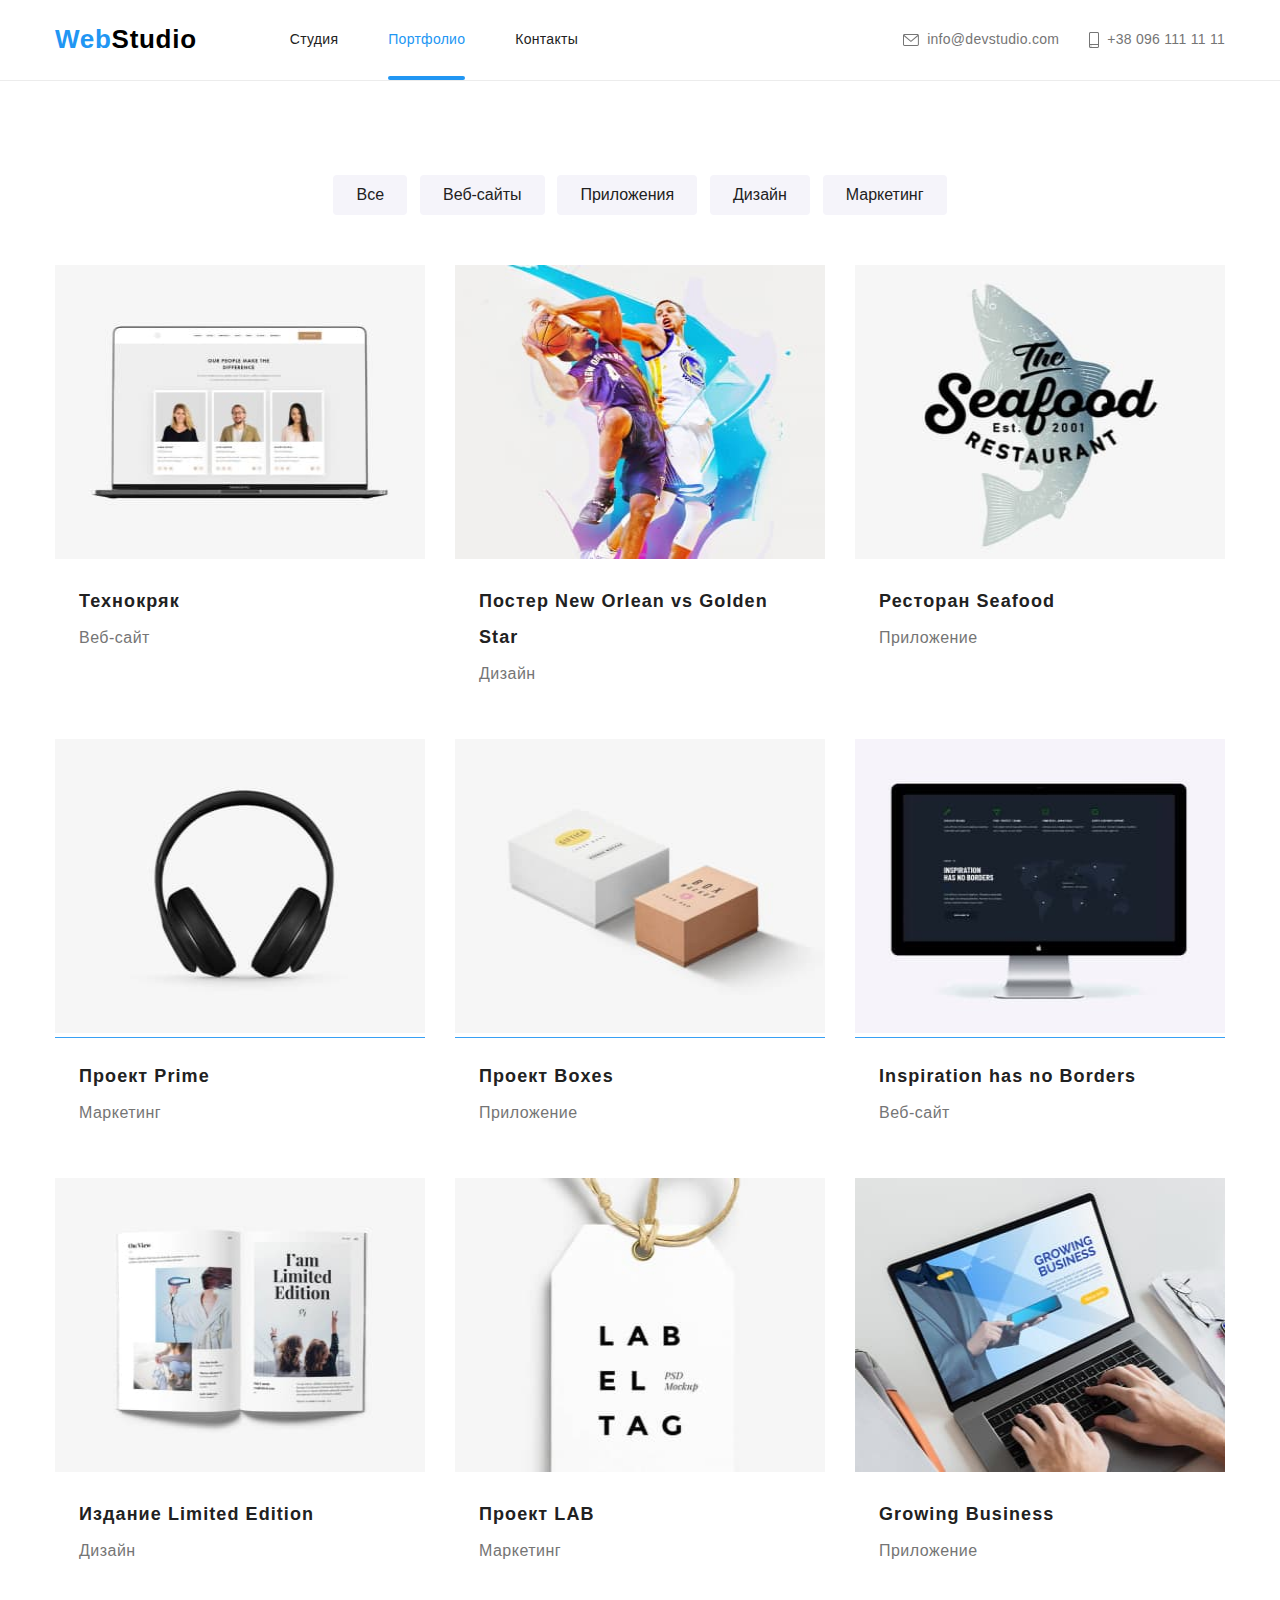
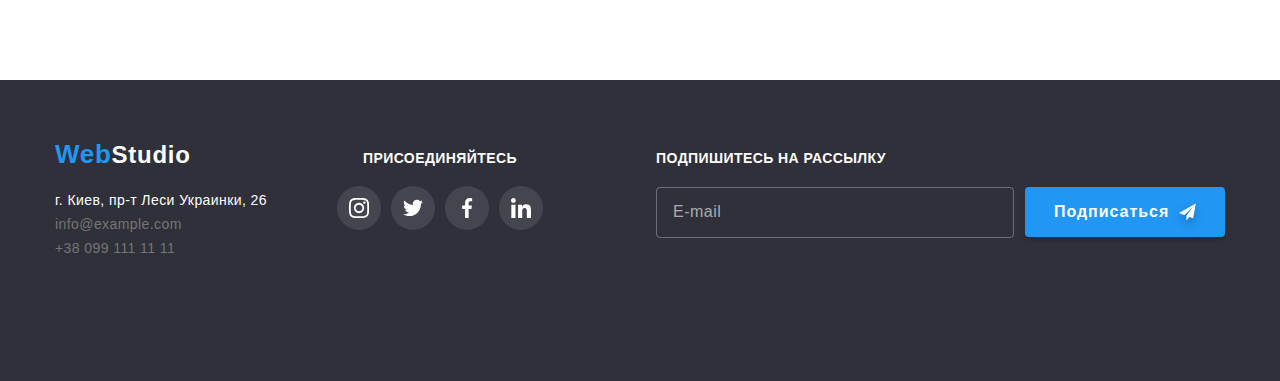
==== commit f6b0c7ed: "Виправляє шапку" ====
--- a/portfolio.html
+++ b/portfolio.html
@@ -32,8 +32,8 @@
 
                 <div class="page-header__menu" id="page-header__menu" data-menu>
                         <ul class="page-header__list-pages"> 
-                            <li class="page-header__item-pages"><a href="./index.html" class="page-header__link page-header__link--current">Студия</a></li>
-                            <li class="page-header__item-pages"><a href="./portfolio.html" class="page-header__link">Портфолио</a></li>
+                            <li class="page-header__item-pages"><a href="./index.html" class="page-header__link">Студия</a></li>
+                            <li class="page-header__item-pages"><a href="./portfolio.html" class="page-header__link page-header__link--current">Портфолио</a></li>
                             <li class="page-header__item-pages"><a href="#" class="page-header__link">Контакты</a></li>
                         </ul>
                         <ul class="page-header__list-contacts">
